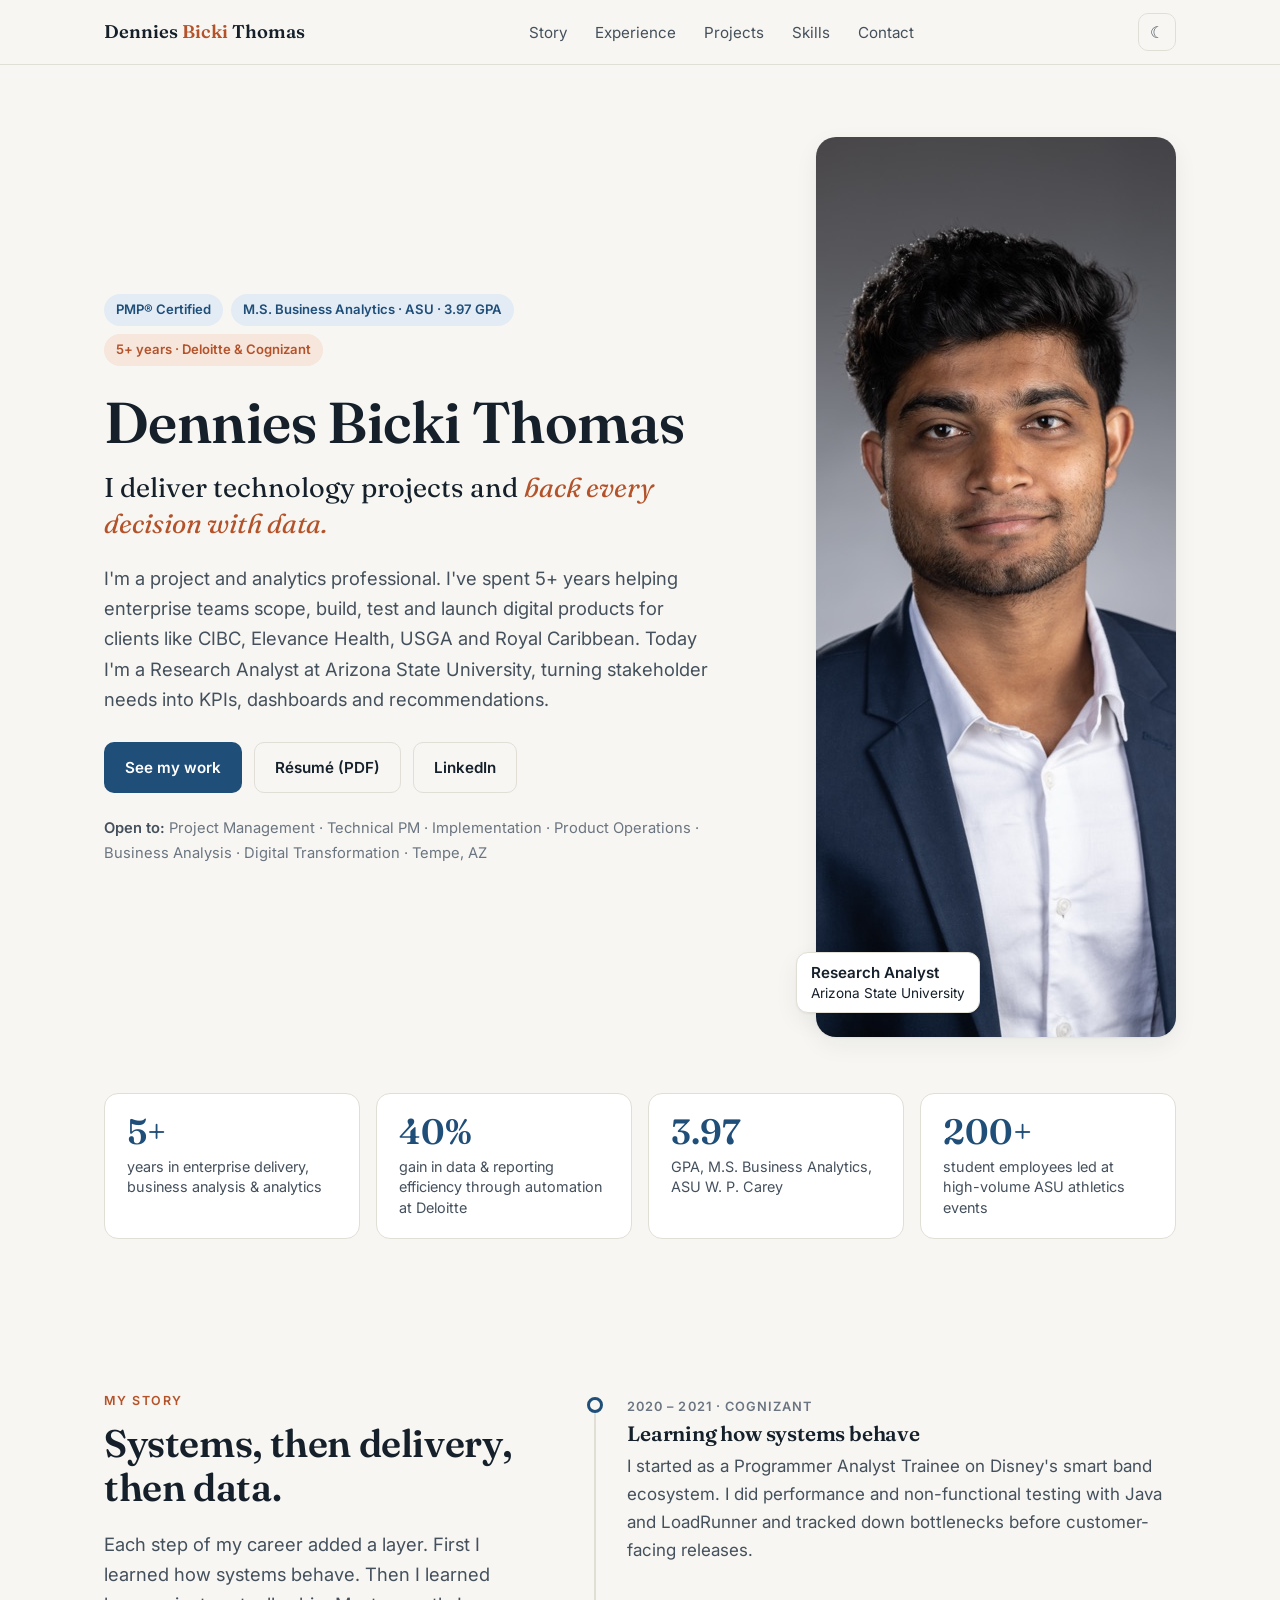
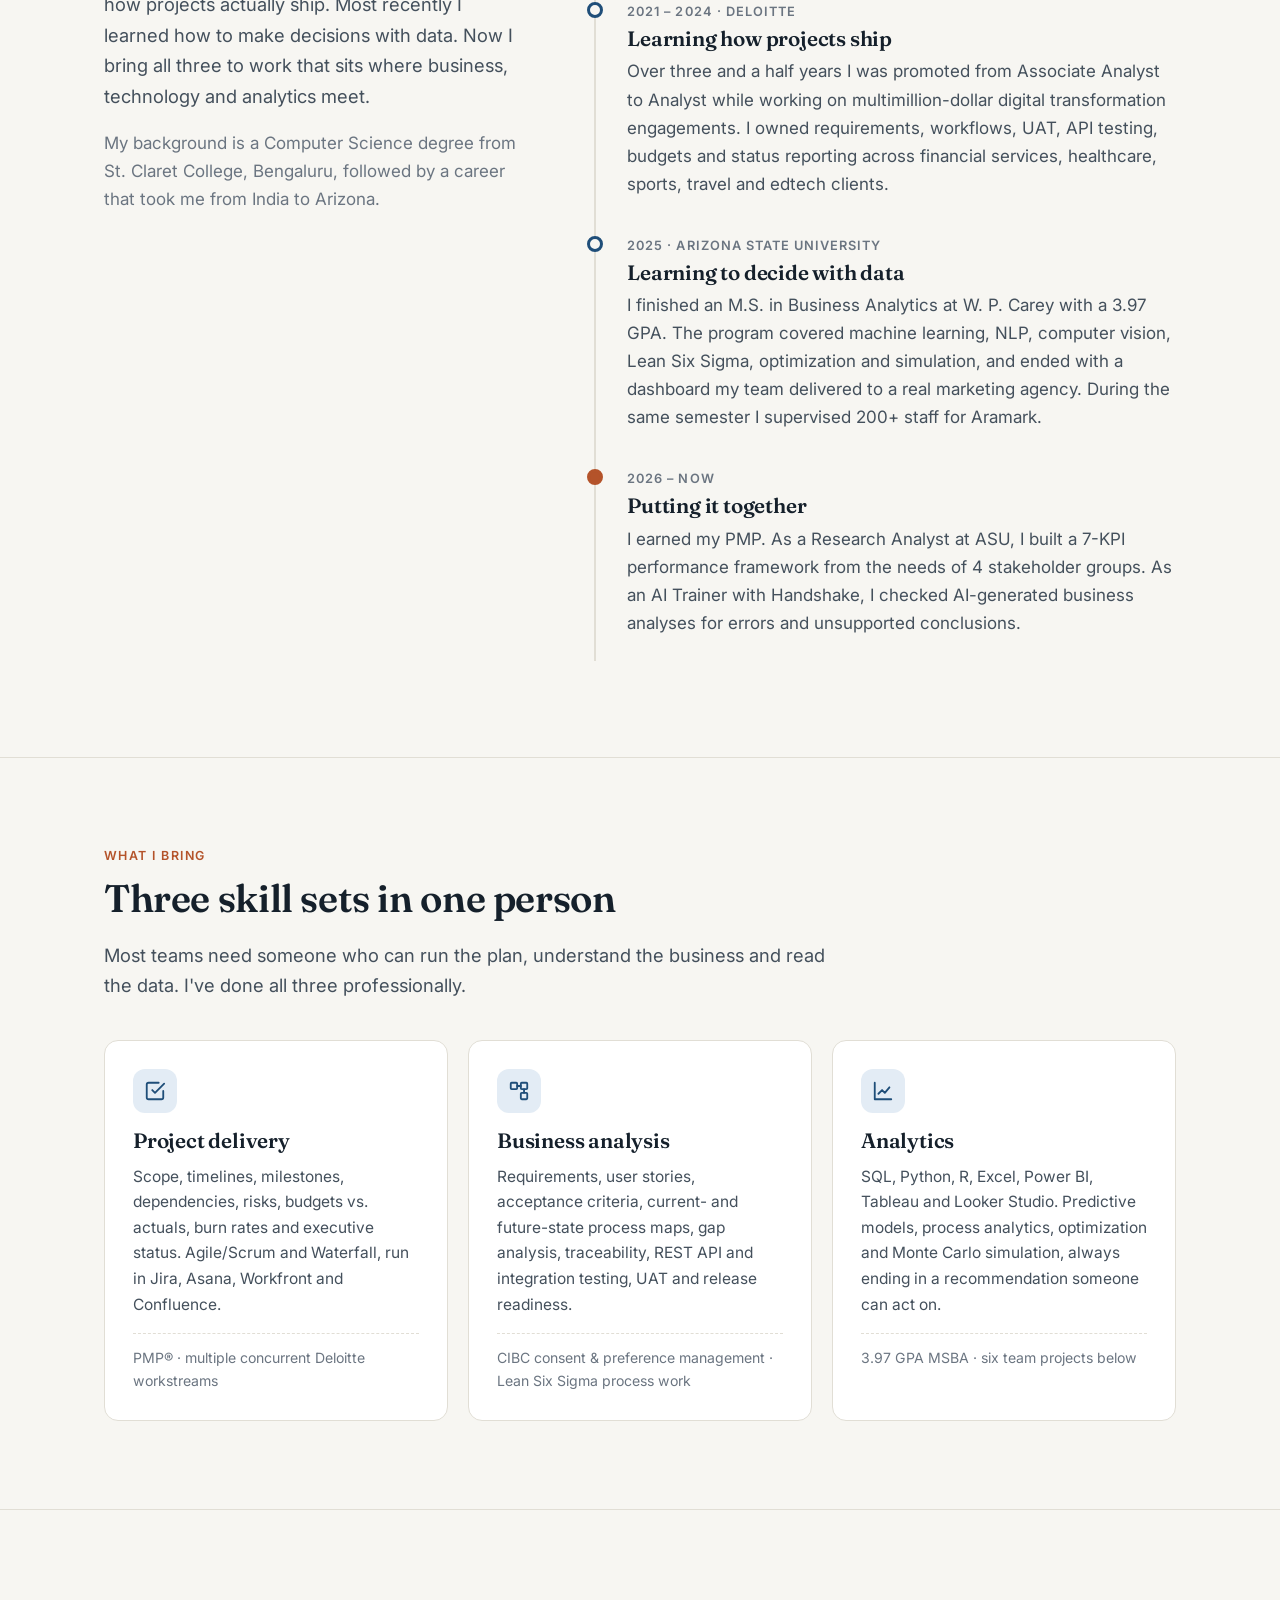
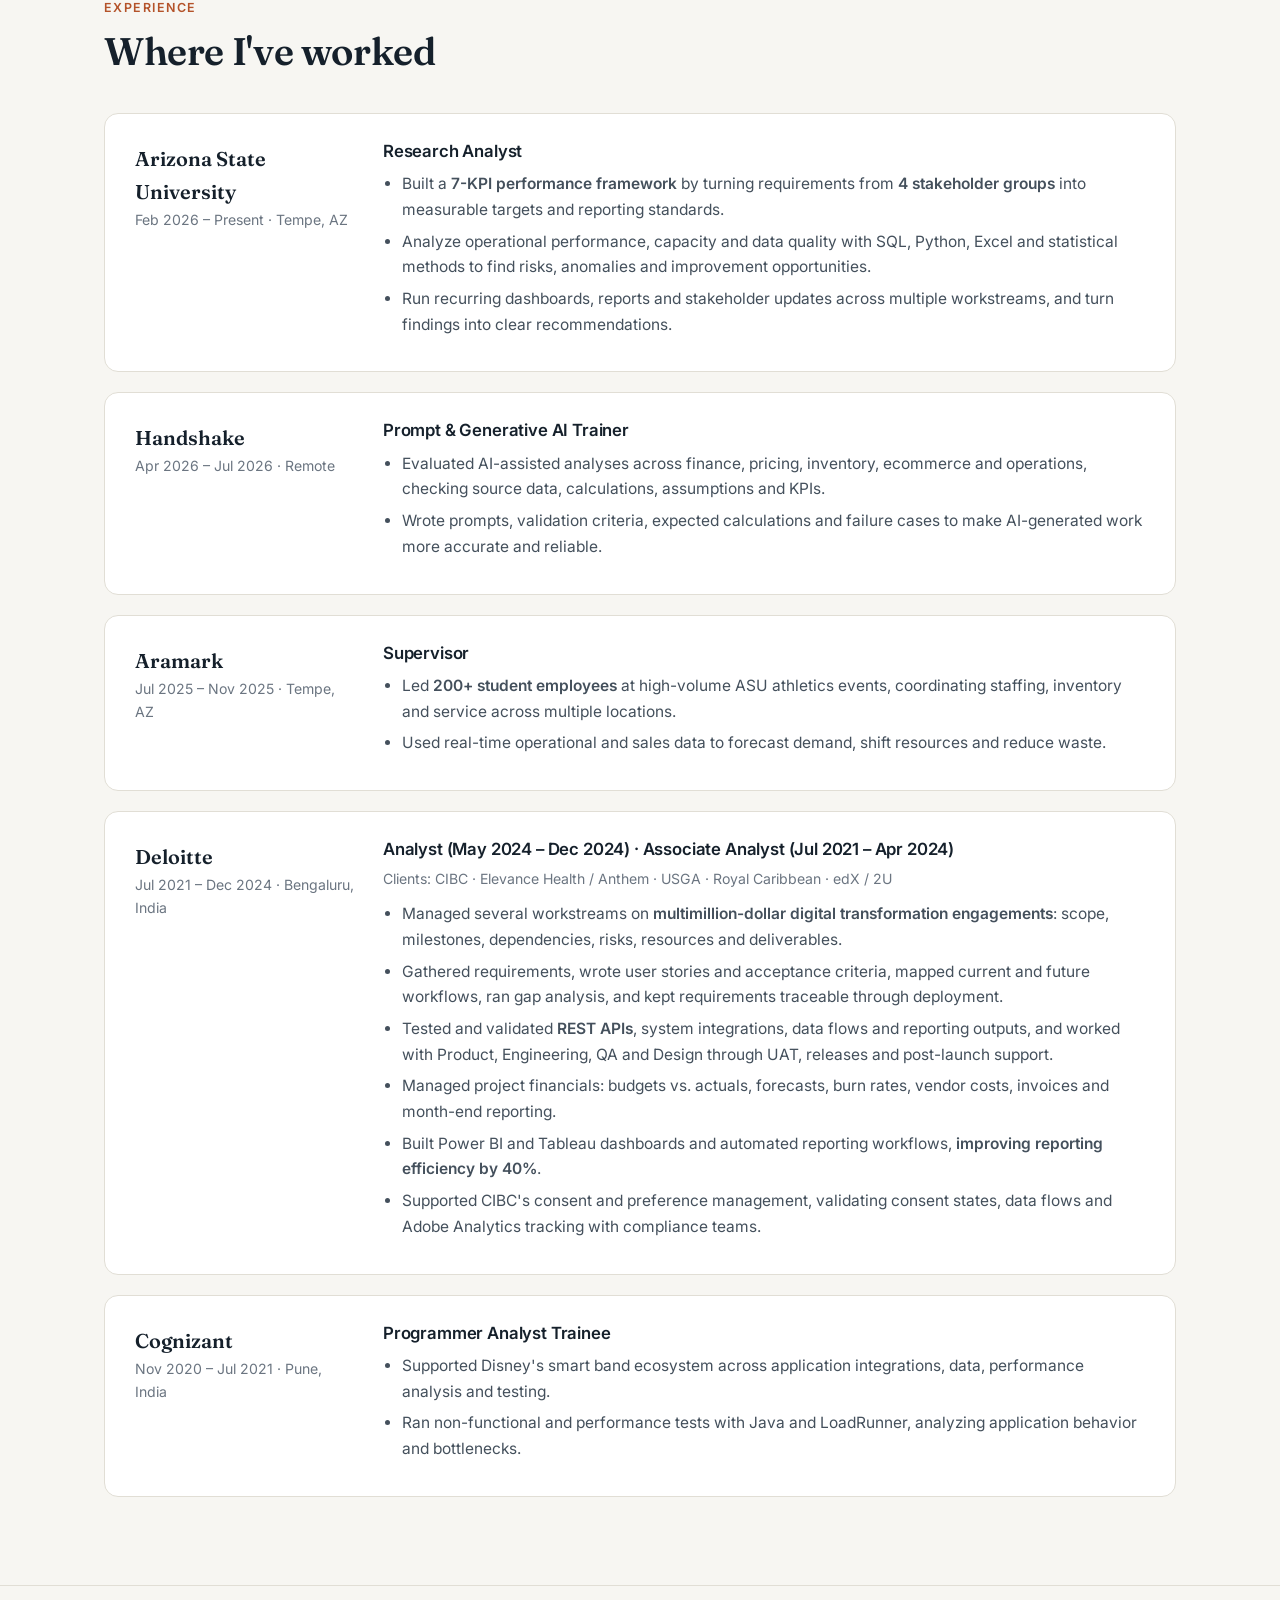
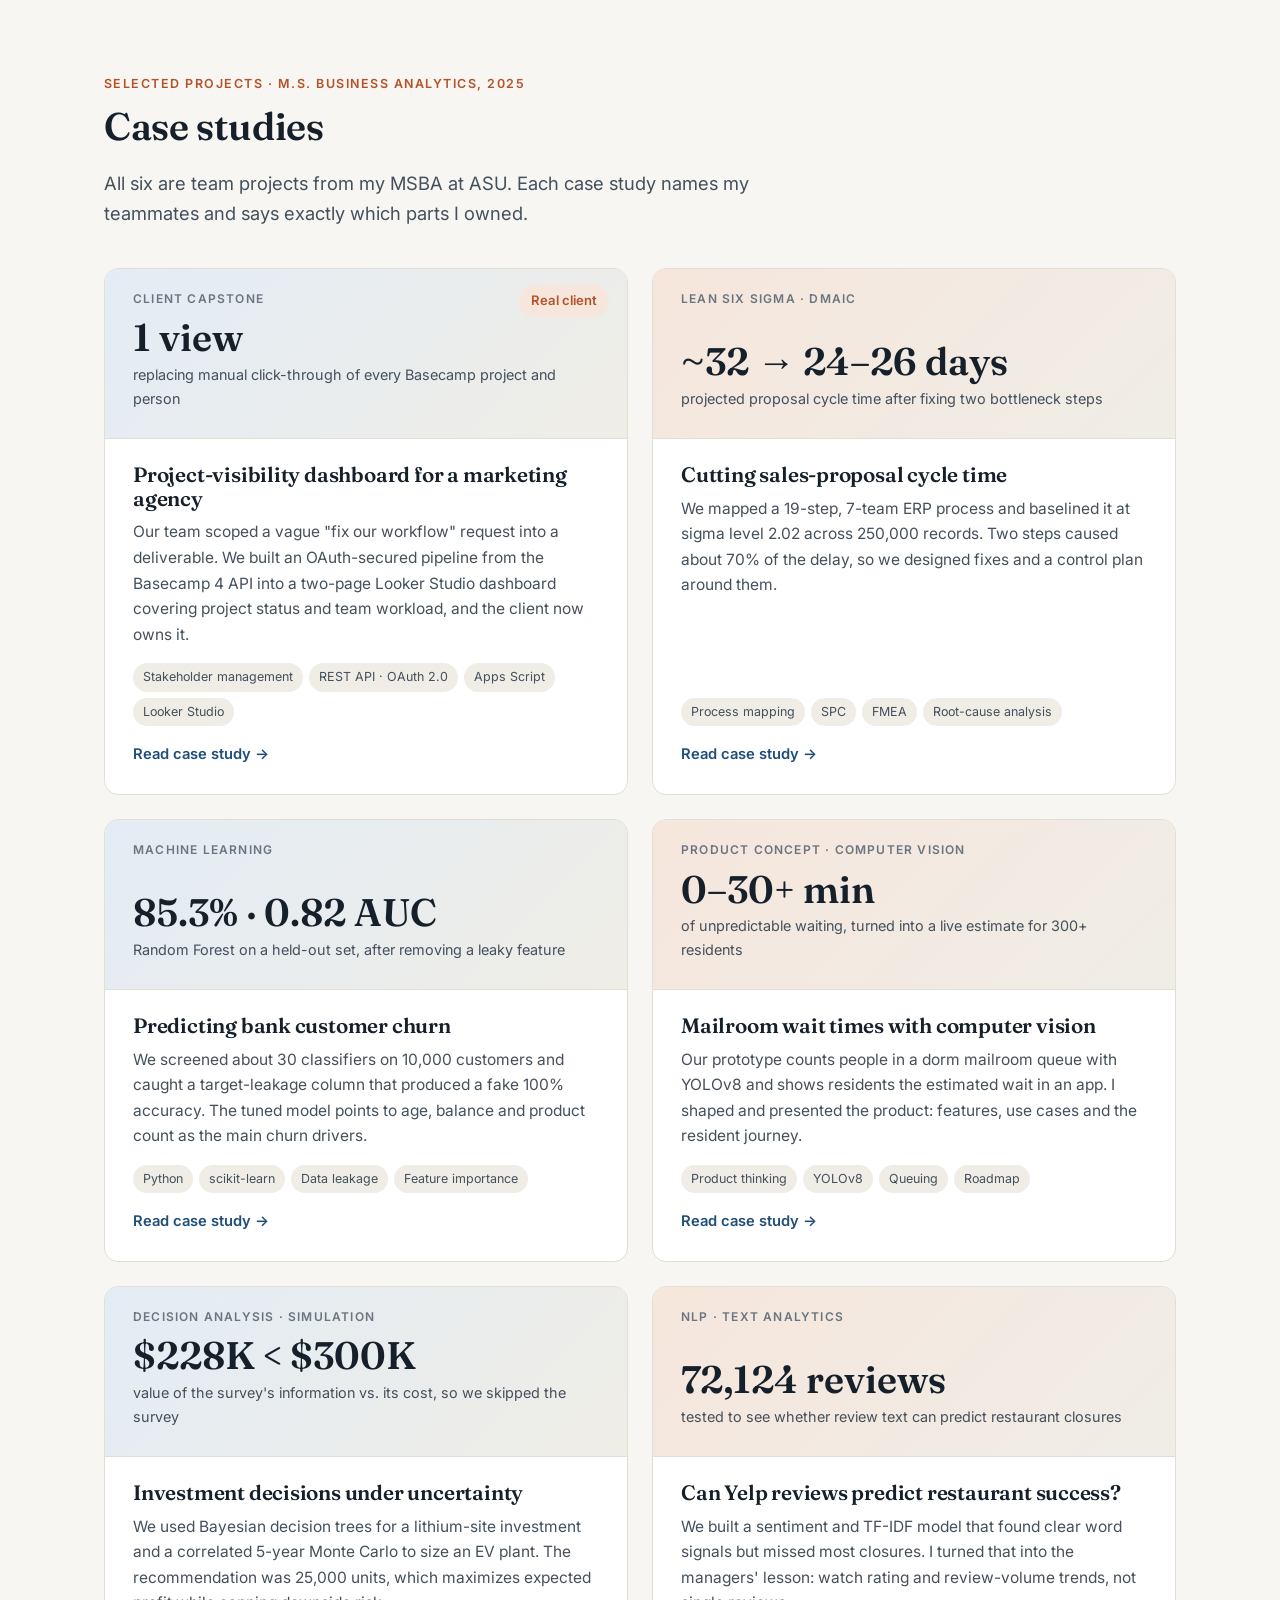
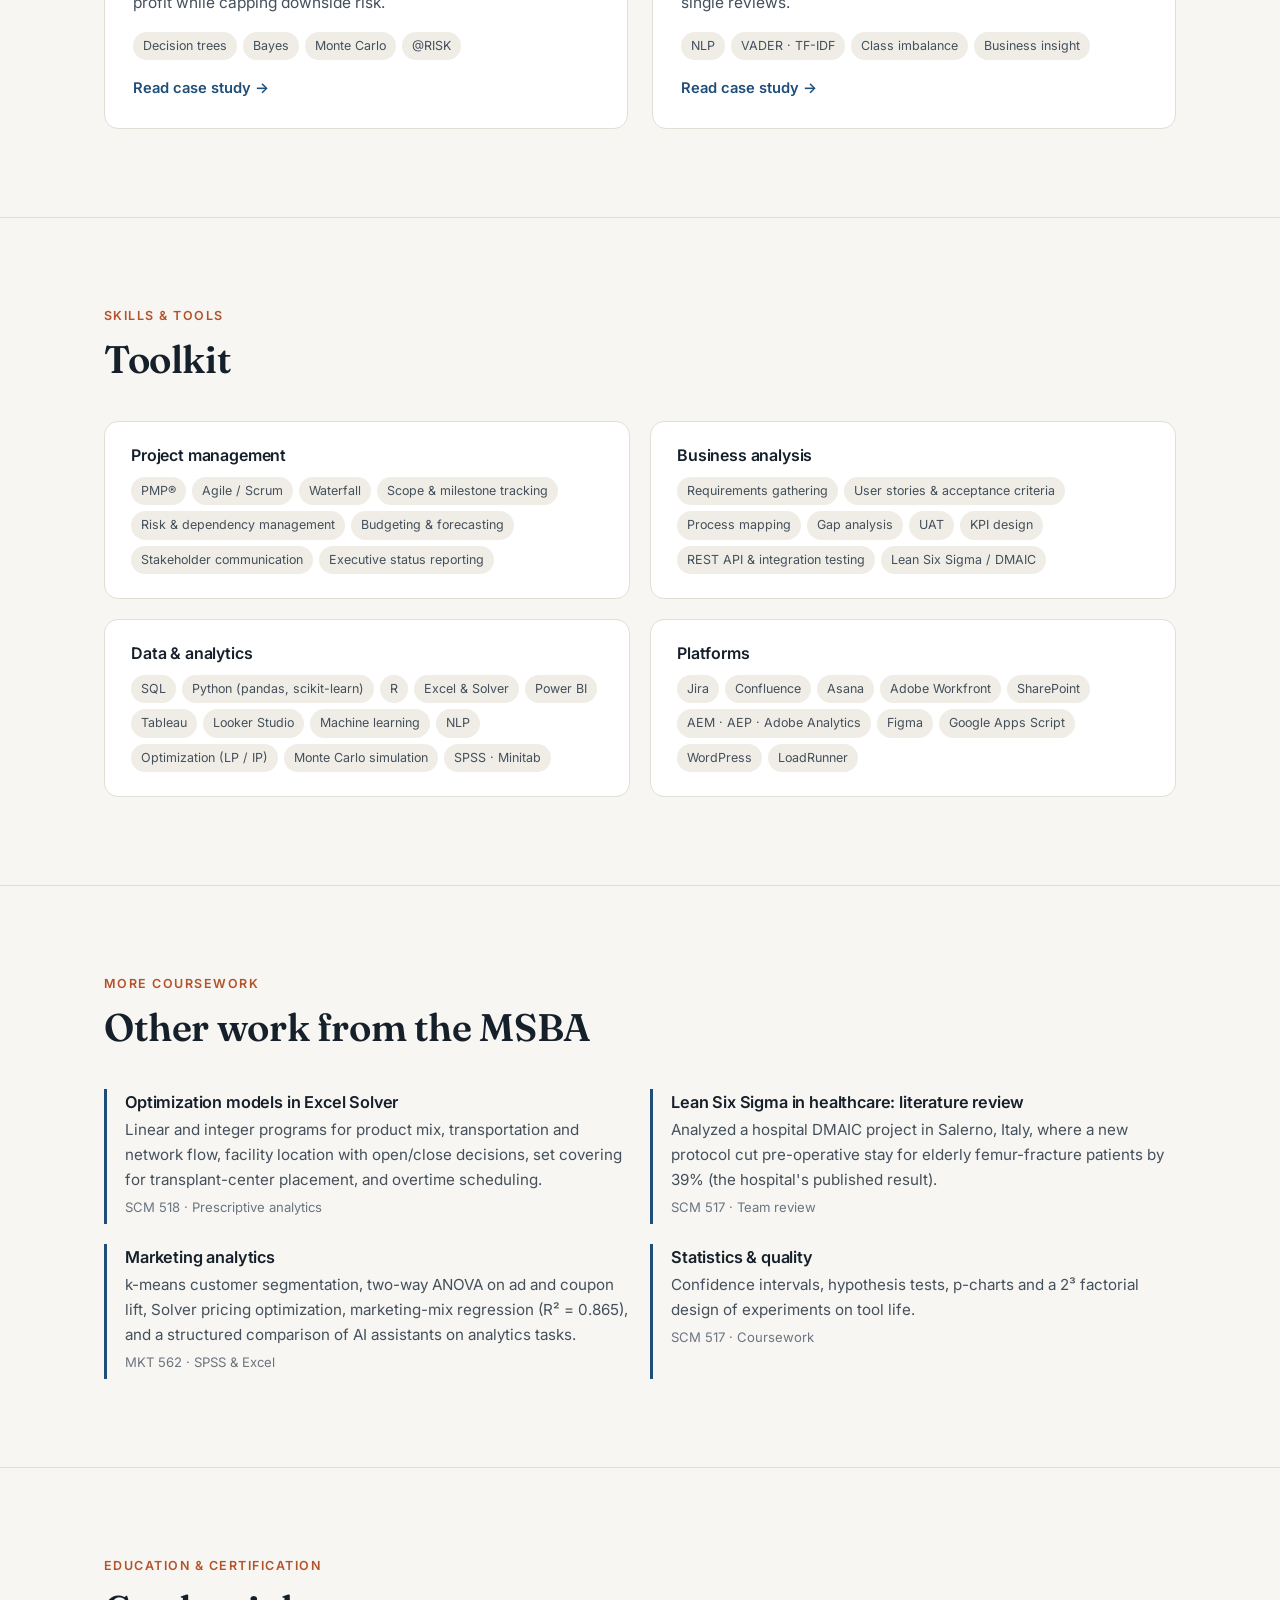
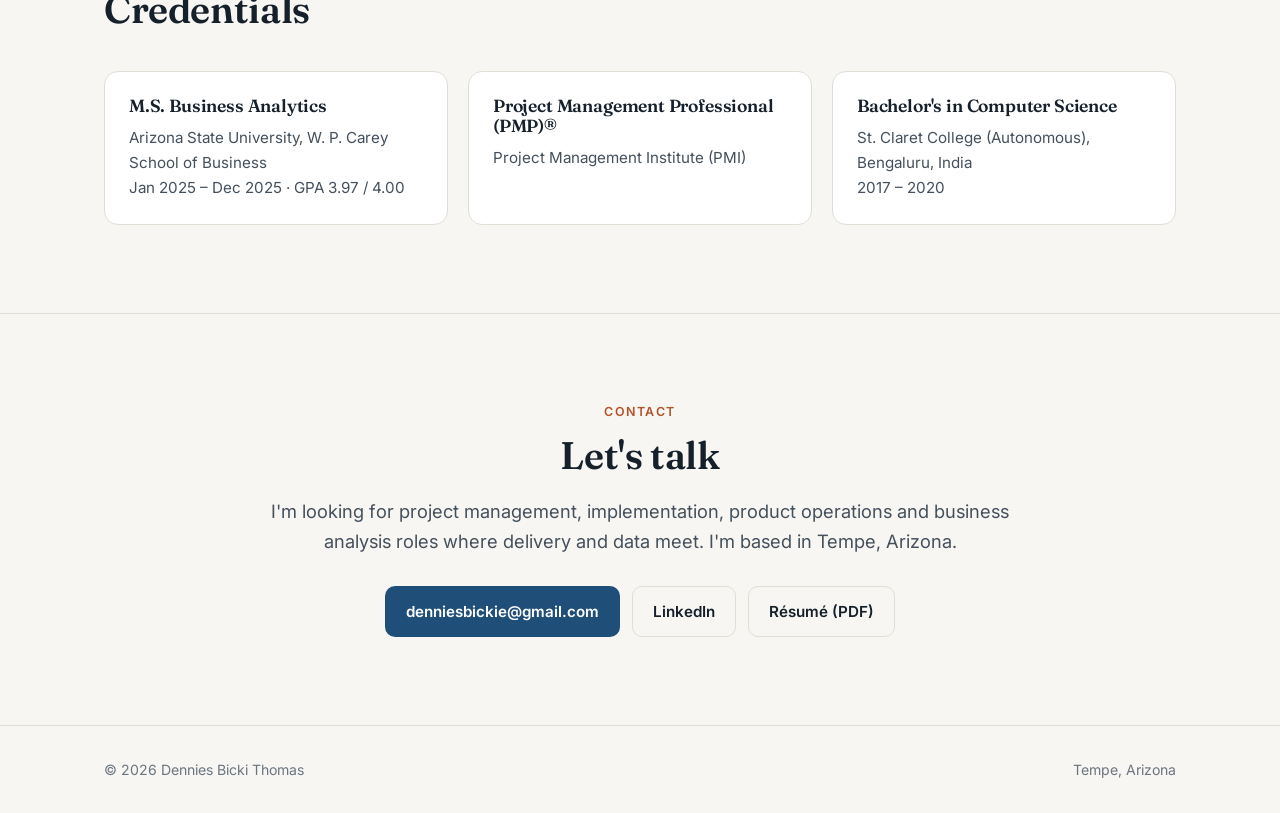
==== index.html @ bb66a7ab "Initial portfolio site Co-Authored-By: Claude Opus 5.5 <noreply@anthropic.com>" ====
<!doctype html>
<html lang="en">
<head>
  <meta charset="utf-8">
  <meta name="viewport" content="width=device-width, initial-scale=1">
  <title>Dennies Bicki Thomas | Project Delivery &amp; Business Analytics</title>
  <meta name="description" content="PMP-certified project and analytics professional with 5+ years at Cognizant and Deloitte, M.S. Business Analytics from Arizona State University (3.97 GPA). Project delivery, business analysis and data-driven decisions.">
  <meta property="og:title" content="Dennies Bicki Thomas | Project Delivery & Business Analytics">
  <meta property="og:description" content="PMP · 5+ years in enterprise delivery at Deloitte & Cognizant · M.S. Business Analytics, ASU.">
  <meta property="og:type" content="website">
  <meta property="og:image" content="assets/img/headshot.jpg">
  <link rel="icon" href="data:image/svg+xml,%3Csvg xmlns='http://www.w3.org/2000/svg' viewBox='0 0 64 64'%3E%3Crect width='64' height='64' rx='14' fill='%231f4e79'/%3E%3Ctext x='50%25' y='54%25' text-anchor='middle' dominant-baseline='middle' font-family='Georgia,serif' font-size='28' font-weight='700' fill='white'%3EDT%3C/text%3E%3C/svg%3E">
  <link rel="preconnect" href="https://fonts.googleapis.com">
  <link rel="preconnect" href="https://fonts.gstatic.com" crossorigin>
  <link href="https://fonts.googleapis.com/css2?family=Fraunces:opsz,wght@9..144,400;9..144,600&family=Inter:wght@400;500;600&display=swap" rel="stylesheet">
  <link rel="stylesheet" href="assets/css/style.css">
  <script src="assets/js/main.js"></script>
</head>
<body>
<a class="skip-link" href="#main">Skip to content</a>

<header class="site-header">
  <nav class="container nav" aria-label="Main">
    <a class="brand" href="#top">Dennies <span>Bicki</span> Thomas</a>
    <ul class="nav-links" id="nav-links">
      <li><a href="#story">Story</a></li>
      <li><a href="#experience">Experience</a></li>
      <li><a href="#work">Projects</a></li>
      <li><a href="#skills">Skills</a></li>
      <li><a href="#contact">Contact</a></li>
    </ul>
    <div style="display:flex;gap:8px">
      <button class="icon-btn" type="button" data-theme-toggle aria-label="Toggle dark mode">☾</button>
      <button class="icon-btn menu-btn" type="button" data-menu-toggle aria-controls="nav-links" aria-expanded="false" aria-label="Open menu">☰</button>
    </div>
  </nav>
</header>

<main id="main">

  <!-- ================= HERO ================= -->
  <section class="hero" id="top">
    <div class="container">
      <div class="hero-grid">
        <div>
          <div class="badges">
            <span class="badge">PMP® Certified</span>
            <span class="badge">M.S. Business Analytics · ASU · 3.97 GPA</span>
            <span class="badge warm">5+ years · Deloitte &amp; Cognizant</span>
          </div>
          <h1>Dennies Bicki Thomas</h1>
          <p class="tagline">I deliver technology projects and <em>back every decision with data.</em></p>
          <p class="lede">I'm a project and analytics professional. I've spent 5+ years helping enterprise teams scope, build, test and launch digital products for clients like CIBC, Elevance Health, USGA and Royal Caribbean. Today I'm a Research Analyst at Arizona State University, turning stakeholder needs into KPIs, dashboards and recommendations.</p>
          <div class="btn-row" style="margin-top:1.6em">
            <a class="btn btn-primary" href="#work">See my work</a>
            <a class="btn btn-ghost" href="assets/Dennies_Bicki_Thomas_Resume.pdf" target="_blank" rel="noopener">Résumé (PDF)</a>
            <a class="btn btn-ghost" href="https://www.linkedin.com/in/dennies-bicki-thomas-4860601b0" target="_blank" rel="noopener">LinkedIn</a>
          </div>
          <p class="open-to"><strong>Open to:</strong> Project Management · Technical PM · Implementation · Product Operations · Business Analysis · Digital Transformation · Tempe, AZ</p>
        </div>
        <div class="portrait">
          <img src="assets/img/headshot.jpg" alt="Portrait of Dennies Bicki Thomas" width="600" height="900">
          <div class="caption"><strong>Research Analyst</strong>Arizona State University</div>
        </div>
      </div>

      <div class="stats" aria-label="Highlights">
        <div class="stat"><div class="num">5+</div><div class="label">years in enterprise delivery, business analysis &amp; analytics</div></div>
        <div class="stat"><div class="num">40%</div><div class="label">gain in data &amp; reporting efficiency through automation at Deloitte</div></div>
        <div class="stat"><div class="num">3.97</div><div class="label">GPA, M.S. Business Analytics, ASU W.&nbsp;P.&nbsp;Carey</div></div>
        <div class="stat"><div class="num">200+</div><div class="label">student employees led at high-volume ASU athletics events</div></div>
      </div>
    </div>
  </section>

  <!-- ================= STORY ================= -->
  <section class="section" id="story">
    <div class="container story-grid">
      <div>
        <span class="eyebrow">My story</span>
        <h2>Systems, then delivery, then data.</h2>
        <p class="lede">Each step of my career added a layer. First I learned how systems behave. Then I learned how projects actually ship. Most recently I learned how to make decisions with data. Now I bring all three to work that sits where business, technology and analytics meet.</p>
        <p class="muted">My background is a Computer Science degree from St. Claret College, Bengaluru, followed by a career that took me from India to Arizona.</p>
      </div>
      <ol class="chapters">
        <li class="chapter">
          <span class="when">2020 – 2021 · Cognizant</span>
          <h3>Learning how systems behave</h3>
          <p>I started as a Programmer Analyst Trainee on Disney's smart band ecosystem. I did performance and non-functional testing with Java and LoadRunner and tracked down bottlenecks before customer-facing releases.</p>
        </li>
        <li class="chapter">
          <span class="when">2021 – 2024 · Deloitte</span>
          <h3>Learning how projects ship</h3>
          <p>Over three and a half years I was promoted from Associate Analyst to Analyst while working on multimillion-dollar digital transformation engagements. I owned requirements, workflows, UAT, API testing, budgets and status reporting across financial services, healthcare, sports, travel and edtech clients.</p>
        </li>
        <li class="chapter">
          <span class="when">2025 · Arizona State University</span>
          <h3>Learning to decide with data</h3>
          <p>I finished an M.S. in Business Analytics at W.&nbsp;P.&nbsp;Carey with a 3.97 GPA. The program covered machine learning, NLP, computer vision, Lean Six Sigma, optimization and simulation, and ended with a dashboard my team delivered to a real marketing agency. During the same semester I supervised 200+ staff for Aramark.</p>
        </li>
        <li class="chapter now">
          <span class="when">2026 – now</span>
          <h3>Putting it together</h3>
          <p>I earned my PMP. As a Research Analyst at ASU, I built a 7-KPI performance framework from the needs of 4 stakeholder groups. As an AI Trainer with Handshake, I checked AI-generated business analyses for errors and unsupported conclusions.</p>
        </li>
      </ol>
    </div>
  </section>

  <!-- ================= WHAT I BRING ================= -->
  <section class="section" id="bring">
    <div class="container">
      <span class="eyebrow">What I bring</span>
      <h2>Three skill sets in one person</h2>
      <p class="lede">Most teams need someone who can run the plan, understand the business and read the data. I've done all three professionally.</p>
      <div class="pillars">
        <div class="pillar">
          <div class="icon"><svg viewBox="0 0 24 24" fill="none" stroke="currentColor" stroke-width="2" stroke-linecap="round" stroke-linejoin="round" aria-hidden="true"><path d="M9 11l3 3L22 4"/><path d="M21 12v7a2 2 0 0 1-2 2H5a2 2 0 0 1-2-2V5a2 2 0 0 1 2-2h11"/></svg></div>
          <h3>Project delivery</h3>
          <p>Scope, timelines, milestones, dependencies, risks, budgets vs. actuals, burn rates and executive status. Agile/Scrum and Waterfall, run in Jira, Asana, Workfront and Confluence.</p>
          <p class="proof">PMP® · multiple concurrent Deloitte workstreams</p>
        </div>
        <div class="pillar">
          <div class="icon"><svg viewBox="0 0 24 24" fill="none" stroke="currentColor" stroke-width="2" stroke-linecap="round" stroke-linejoin="round" aria-hidden="true"><rect x="3" y="3" width="7" height="7" rx="1"/><rect x="14" y="3" width="7" height="7" rx="1"/><rect x="14" y="14" width="7" height="7" rx="1"/><path d="M10 6.5h4M17.5 10v4"/></svg></div>
          <h3>Business analysis</h3>
          <p>Requirements, user stories, acceptance criteria, current- and future-state process maps, gap analysis, traceability, REST API and integration testing, UAT and release readiness.</p>
          <p class="proof">CIBC consent &amp; preference management · Lean Six Sigma process work</p>
        </div>
        <div class="pillar">
          <div class="icon"><svg viewBox="0 0 24 24" fill="none" stroke="currentColor" stroke-width="2" stroke-linecap="round" stroke-linejoin="round" aria-hidden="true"><path d="M3 3v18h18"/><path d="M7 15l4-4 3 3 5-6"/></svg></div>
          <h3>Analytics</h3>
          <p>SQL, Python, R, Excel, Power BI, Tableau and Looker Studio. Predictive models, process analytics, optimization and Monte Carlo simulation, always ending in a recommendation someone can act on.</p>
          <p class="proof">3.97 GPA MSBA · six team projects below</p>
        </div>
      </div>
    </div>
  </section>

  <!-- ================= EXPERIENCE ================= -->
  <section class="section" id="experience">
    <div class="container">
      <span class="eyebrow">Experience</span>
      <h2>Where I've worked</h2>
      <div class="jobs">

        <article class="job">
          <div><div class="org">Arizona State University</div><div class="dates">Feb 2026 – Present · Tempe, AZ</div></div>
          <div>
            <h3>Research Analyst</h3>
            <ul>
              <li>Built a <strong>7-KPI performance framework</strong> by turning requirements from <strong>4 stakeholder groups</strong> into measurable targets and reporting standards.</li>
              <li>Analyze operational performance, capacity and data quality with SQL, Python, Excel and statistical methods to find risks, anomalies and improvement opportunities.</li>
              <li>Run recurring dashboards, reports and stakeholder updates across multiple workstreams, and turn findings into clear recommendations.</li>
            </ul>
          </div>
        </article>

        <article class="job">
          <div><div class="org">Handshake</div><div class="dates">Apr 2026 – Jul 2026 · Remote</div></div>
          <div>
            <h3>Prompt &amp; Generative AI Trainer</h3>
            <ul>
              <li>Evaluated AI-assisted analyses across finance, pricing, inventory, ecommerce and operations, checking source data, calculations, assumptions and KPIs.</li>
              <li>Wrote prompts, validation criteria, expected calculations and failure cases to make AI-generated work more accurate and reliable.</li>
            </ul>
          </div>
        </article>

        <article class="job">
          <div><div class="org">Aramark</div><div class="dates">Jul 2025 – Nov 2025 · Tempe, AZ</div></div>
          <div>
            <h3>Supervisor</h3>
            <ul>
              <li>Led <strong>200+ student employees</strong> at high-volume ASU athletics events, coordinating staffing, inventory and service across multiple locations.</li>
              <li>Used real-time operational and sales data to forecast demand, shift resources and reduce waste.</li>
            </ul>
          </div>
        </article>

        <article class="job">
          <div><div class="org">Deloitte</div><div class="dates">Jul 2021 – Dec 2024 · Bengaluru, India</div></div>
          <div>
            <h3>Analyst (May 2024 – Dec 2024) · Associate Analyst (Jul 2021 – Apr 2024)</h3>
            <p class="clients">Clients: CIBC · Elevance Health / Anthem · USGA · Royal Caribbean · edX / 2U</p>
            <ul>
              <li>Managed several workstreams on <strong>multimillion-dollar digital transformation engagements</strong>: scope, milestones, dependencies, risks, resources and deliverables.</li>
              <li>Gathered requirements, wrote user stories and acceptance criteria, mapped current and future workflows, ran gap analysis, and kept requirements traceable through deployment.</li>
              <li>Tested and validated <strong>REST APIs</strong>, system integrations, data flows and reporting outputs, and worked with Product, Engineering, QA and Design through UAT, releases and post-launch support.</li>
              <li>Managed project financials: budgets vs. actuals, forecasts, burn rates, vendor costs, invoices and month-end reporting.</li>
              <li>Built Power BI and Tableau dashboards and automated reporting workflows, <strong>improving reporting efficiency by 40%</strong>.</li>
              <li>Supported CIBC's consent and preference management, validating consent states, data flows and Adobe Analytics tracking with compliance teams.</li>
            </ul>
          </div>
        </article>

        <article class="job">
          <div><div class="org">Cognizant</div><div class="dates">Nov 2020 – Jul 2021 · Pune, India</div></div>
          <div>
            <h3>Programmer Analyst Trainee</h3>
            <ul>
              <li>Supported Disney's smart band ecosystem across application integrations, data, performance analysis and testing.</li>
              <li>Ran non-functional and performance tests with Java and LoadRunner, analyzing application behavior and bottlenecks.</li>
            </ul>
          </div>
        </article>

      </div>
    </div>
  </section>

  <!-- ================= PROJECTS ================= -->
  <section class="section" id="work">
    <div class="container">
      <span class="eyebrow">Selected projects · M.S. Business Analytics, 2025</span>
      <h2>Case studies</h2>
      <p class="lede">All six are team projects from my MSBA at ASU. Each case study names my teammates and says exactly which parts I owned.</p>

      <div class="projects">

        <a class="card" href="projects/basecamp-dashboard.html">
          <div class="cover">
            <span class="kind">Client capstone</span>
            <span class="flag badge warm">Real client</span>
            <div class="metric">1 view</div>
            <div class="metric-label">replacing manual click-through of every Basecamp project and person</div>
          </div>
          <div class="card-body">
            <h3>Project-visibility dashboard for a marketing agency</h3>
            <p>Our team scoped a vague "fix our workflow" request into a deliverable. We built an OAuth-secured pipeline from the Basecamp 4 API into a two-page Looker Studio dashboard covering project status and team workload, and the client now owns it.</p>
            <ul class="tags"><li>Stakeholder management</li><li>REST API · OAuth 2.0</li><li>Apps Script</li><li>Looker Studio</li></ul>
            <span class="more">Read case study →</span>
          </div>
        </a>

        <a class="card" href="projects/lean-six-sigma-gentech.html">
          <div class="cover warm">
            <span class="kind">Lean Six Sigma · DMAIC</span>
            <div class="metric">~32 → 24–26 days</div>
            <div class="metric-label">projected proposal cycle time after fixing two bottleneck steps</div>
          </div>
          <div class="card-body">
            <h3>Cutting sales-proposal cycle time</h3>
            <p>We mapped a 19-step, 7-team ERP process and baselined it at sigma level 2.02 across 250,000 records. Two steps caused about 70% of the delay, so we designed fixes and a control plan around them.</p>
            <ul class="tags"><li>Process mapping</li><li>SPC</li><li>FMEA</li><li>Root-cause analysis</li></ul>
            <span class="more">Read case study →</span>
          </div>
        </a>

        <a class="card" href="projects/bank-churn.html">
          <div class="cover">
            <span class="kind">Machine learning</span>
            <div class="metric">85.3% · 0.82 AUC</div>
            <div class="metric-label">Random Forest on a held-out set, after removing a leaky feature</div>
          </div>
          <div class="card-body">
            <h3>Predicting bank customer churn</h3>
            <p>We screened about 30 classifiers on 10,000 customers and caught a target-leakage column that produced a fake 100% accuracy. The tuned model points to age, balance and product count as the main churn drivers.</p>
            <ul class="tags"><li>Python</li><li>scikit-learn</li><li>Data leakage</li><li>Feature importance</li></ul>
            <span class="more">Read case study →</span>
          </div>
        </a>

        <a class="card" href="projects/mailroom-computer-vision.html">
          <div class="cover warm">
            <span class="kind">Product concept · computer vision</span>
            <div class="metric">0–30+ min</div>
            <div class="metric-label">of unpredictable waiting, turned into a live estimate for 300+ residents</div>
          </div>
          <div class="card-body">
            <h3>Mailroom wait times with computer vision</h3>
            <p>Our prototype counts people in a dorm mailroom queue with YOLOv8 and shows residents the estimated wait in an app. I shaped and presented the product: features, use cases and the resident journey.</p>
            <ul class="tags"><li>Product thinking</li><li>YOLOv8</li><li>Queuing</li><li>Roadmap</li></ul>
            <span class="more">Read case study →</span>
          </div>
        </a>

        <a class="card" href="projects/greenfleet-decisions.html">
          <div class="cover">
            <span class="kind">Decision analysis · simulation</span>
            <div class="metric">$228K &lt; $300K</div>
            <div class="metric-label">value of the survey's information vs. its cost, so we skipped the survey</div>
          </div>
          <div class="card-body">
            <h3>Investment decisions under uncertainty</h3>
            <p>We used Bayesian decision trees for a lithium-site investment and a correlated 5-year Monte Carlo to size an EV plant. The recommendation was 25,000 units, which maximizes expected profit while capping downside risk.</p>
            <ul class="tags"><li>Decision trees</li><li>Bayes</li><li>Monte Carlo</li><li>@RISK</li></ul>
            <span class="more">Read case study →</span>
          </div>
        </a>

        <a class="card" href="projects/yelp-nlp.html">
          <div class="cover warm">
            <span class="kind">NLP · text analytics</span>
            <div class="metric">72,124 reviews</div>
            <div class="metric-label">tested to see whether review text can predict restaurant closures</div>
          </div>
          <div class="card-body">
            <h3>Can Yelp reviews predict restaurant success?</h3>
            <p>We built a sentiment and TF-IDF model that found clear word signals but missed most closures. I turned that into the managers' lesson: watch rating and review-volume trends, not single reviews.</p>
            <ul class="tags"><li>NLP</li><li>VADER · TF-IDF</li><li>Class imbalance</li><li>Business insight</li></ul>
            <span class="more">Read case study →</span>
          </div>
        </a>

      </div>
    </div>
  </section>

  <!-- ================= SKILLS ================= -->
  <section class="section" id="skills">
    <div class="container">
      <span class="eyebrow">Skills &amp; tools</span>
      <h2>Toolkit</h2>
      <div class="skills">
        <div class="skill-group">
          <h3>Project management</h3>
          <ul class="tags"><li>PMP®</li><li>Agile / Scrum</li><li>Waterfall</li><li>Scope &amp; milestone tracking</li><li>Risk &amp; dependency management</li><li>Budgeting &amp; forecasting</li><li>Stakeholder communication</li><li>Executive status reporting</li></ul>
        </div>
        <div class="skill-group">
          <h3>Business analysis</h3>
          <ul class="tags"><li>Requirements gathering</li><li>User stories &amp; acceptance criteria</li><li>Process mapping</li><li>Gap analysis</li><li>UAT</li><li>KPI design</li><li>REST API &amp; integration testing</li><li>Lean Six Sigma / DMAIC</li></ul>
        </div>
        <div class="skill-group">
          <h3>Data &amp; analytics</h3>
          <ul class="tags"><li>SQL</li><li>Python (pandas, scikit-learn)</li><li>R</li><li>Excel &amp; Solver</li><li>Power BI</li><li>Tableau</li><li>Looker Studio</li><li>Machine learning</li><li>NLP</li><li>Optimization (LP / IP)</li><li>Monte Carlo simulation</li><li>SPSS · Minitab</li></ul>
        </div>
        <div class="skill-group">
          <h3>Platforms</h3>
          <ul class="tags"><li>Jira</li><li>Confluence</li><li>Asana</li><li>Adobe Workfront</li><li>SharePoint</li><li>AEM · AEP · Adobe Analytics</li><li>Figma</li><li>Google Apps Script</li><li>WordPress</li><li>LoadRunner</li></ul>
        </div>
      </div>
    </div>
  </section>

  <!-- ================= MORE WORK ================= -->
  <section class="section" id="more">
    <div class="container">
      <span class="eyebrow">More coursework</span>
      <h2>Other work from the MSBA</h2>
      <div class="more-work">
        <div class="mini">
          <h3>Optimization models in Excel Solver</h3>
          <p>Linear and integer programs for product mix, transportation and network flow, facility location with open/close decisions, set covering for transplant-center placement, and overtime scheduling.</p>
          <span class="src">SCM 518 · Prescriptive analytics</span>
        </div>
        <div class="mini">
          <h3>Lean Six Sigma in healthcare: literature review</h3>
          <p>Analyzed a hospital DMAIC project in Salerno, Italy, where a new protocol cut pre-operative stay for elderly femur-fracture patients by 39% (the hospital's published result).</p>
          <span class="src">SCM 517 · Team review</span>
        </div>
        <div class="mini">
          <h3>Marketing analytics</h3>
          <p>k-means customer segmentation, two-way ANOVA on ad and coupon lift, Solver pricing optimization, marketing-mix regression (R² = 0.865), and a structured comparison of AI assistants on analytics tasks.</p>
          <span class="src">MKT 562 · SPSS &amp; Excel</span>
        </div>
        <div class="mini">
          <h3>Statistics &amp; quality</h3>
          <p>Confidence intervals, hypothesis tests, p-charts and a 2³ factorial design of experiments on tool life.</p>
          <span class="src">SCM 517 · Coursework</span>
        </div>
      </div>
    </div>
  </section>

  <!-- ================= EDUCATION ================= -->
  <section class="section" id="education">
    <div class="container">
      <span class="eyebrow">Education &amp; certification</span>
      <h2>Credentials</h2>
      <div class="edu">
        <div class="edu-item">
          <h3>M.S. Business Analytics</h3>
          <p>Arizona State University, W.&nbsp;P.&nbsp;Carey School of Business</p>
          <p class="muted">Jan 2025 – Dec 2025 · GPA 3.97 / 4.00</p>
        </div>
        <div class="edu-item">
          <h3>Project Management Professional (PMP)®</h3>
          <p>Project Management Institute (PMI)</p>
        </div>
        <div class="edu-item">
          <h3>Bachelor's in Computer Science</h3>
          <p>St. Claret College (Autonomous), Bengaluru, India</p>
          <p class="muted">2017 – 2020</p>
        </div>
      </div>
    </div>
  </section>

  <!-- ================= CONTACT ================= -->
  <section class="section contact" id="contact">
    <div class="container">
      <span class="eyebrow">Contact</span>
      <h2>Let's talk</h2>
      <p class="lede">I'm looking for project management, implementation, product operations and business analysis roles where delivery and data meet. I'm based in Tempe, Arizona.</p>
      <div class="btn-row">
        <a class="btn btn-primary" href="mailto:denniesbickie@gmail.com">denniesbickie@gmail.com</a>
        <a class="btn btn-ghost" href="https://www.linkedin.com/in/dennies-bicki-thomas-4860601b0" target="_blank" rel="noopener">LinkedIn</a>
        <a class="btn btn-ghost" href="assets/Dennies_Bicki_Thomas_Resume.pdf" target="_blank" rel="noopener">Résumé (PDF)</a>
      </div>
    </div>
  </section>

</main>

<footer class="site-footer">
  <div class="container">
    <span>© <span data-year>2026</span> Dennies Bicki Thomas</span>
    <span>Tempe, Arizona</span>
  </div>
</footer>
</body>
</html>
---- assets/css/style.css ----
/* ============================================================
   Dennies Bicki Thomas — portfolio
   Plain CSS, no build step. Colors are tokens on :root so the
   whole site can be re-themed in one place.
   ============================================================ */

:root {
  --bg: #f7f6f2;
  --surface: #ffffff;
  --surface-2: #efede6;
  --ink: #15202b;
  --ink-2: #44505c;
  --ink-3: #6b7581;
  --line: #e1ded5;
  --accent: #1f4e79;        /* deep blue */
  --accent-ink: #ffffff;
  --accent-soft: #e3ecf5;
  --warm: #b4532a;          /* terracotta highlight */
  --warm-soft: #f6e6dc;
  --shadow: 0 1px 2px rgba(21, 32, 43, .05), 0 8px 24px rgba(21, 32, 43, .06);
  --radius: 14px;
  --maxw: 1120px;
  --font-body: "Inter", system-ui, -apple-system, "Segoe UI", Roboto, sans-serif;
  --font-head: "Fraunces", Georgia, "Times New Roman", serif;
}

@media (prefers-color-scheme: dark) {
  :root:not([data-theme="light"]) {
    --bg: #0f151b;
    --surface: #161e26;
    --surface-2: #1c2630;
    --ink: #e9edf1;
    --ink-2: #b6c0ca;
    --ink-3: #8a96a2;
    --line: #26323d;
    --accent: #7fb2e5;
    --accent-ink: #0f151b;
    --accent-soft: #1b2b3b;
    --warm: #e79a72;
    --warm-soft: #33241c;
    --shadow: 0 1px 2px rgba(0,0,0,.3), 0 8px 24px rgba(0,0,0,.25);
  }
}
:root[data-theme="dark"] {
  --bg: #0f151b;
  --surface: #161e26;
  --surface-2: #1c2630;
  --ink: #e9edf1;
  --ink-2: #b6c0ca;
  --ink-3: #8a96a2;
  --line: #26323d;
  --accent: #7fb2e5;
  --accent-ink: #0f151b;
  --accent-soft: #1b2b3b;
  --warm: #e79a72;
  --warm-soft: #33241c;
  --shadow: 0 1px 2px rgba(0,0,0,.3), 0 8px 24px rgba(0,0,0,.25);
}

/* ---------- base ---------- */
*, *::before, *::after { box-sizing: border-box; }
html { scroll-behavior: smooth; scroll-padding-top: 80px; }
body {
  margin: 0;
  background: var(--bg);
  color: var(--ink);
  font-family: var(--font-body);
  font-size: 17px;
  line-height: 1.65;
  -webkit-font-smoothing: antialiased;
}
img { max-width: 100%; display: block; }
a { color: var(--accent); text-underline-offset: 3px; }
a:hover { text-decoration-thickness: 2px; }
h1, h2, h3, h4 { font-family: var(--font-head); line-height: 1.15; margin: 0 0 .5em; font-weight: 600; letter-spacing: -.01em; }
h1 { font-size: clamp(2.4rem, 5vw, 3.6rem); }
h2 { font-size: clamp(1.8rem, 3.4vw, 2.4rem); }
h3 { font-size: 1.3rem; }
p { margin: 0 0 1em; }
ul { padding-left: 1.2em; }
li { margin-bottom: .4em; }
strong { font-weight: 600; }
:focus-visible { outline: 3px solid var(--warm); outline-offset: 3px; border-radius: 4px; }

.container { width: 100%; max-width: var(--maxw); margin: 0 auto; padding: 0 24px; }
@media (max-width: 600px) { .container { padding: 0 16px; } body { font-size: 16px; } }

.section { padding: 88px 0; }
.section + .section { border-top: 1px solid var(--line); }
.eyebrow {
  font-family: var(--font-body);
  font-size: .78rem; font-weight: 600; letter-spacing: .12em; text-transform: uppercase;
  color: var(--warm); margin-bottom: .8em; display: block;
}
.lede { font-size: 1.15rem; color: var(--ink-2); max-width: 62ch; }
.muted { color: var(--ink-3); }
.skip-link { position: absolute; left: -999px; top: 8px; background: var(--accent); color: var(--accent-ink); padding: 8px 14px; border-radius: 8px; z-index: 100; }
.skip-link:focus { left: 8px; }

/* ---------- header ---------- */
.site-header {
  position: sticky; top: 0; z-index: 50;
  background: color-mix(in srgb, var(--bg) 88%, transparent);
  backdrop-filter: saturate(1.4) blur(10px);
  border-bottom: 1px solid var(--line);
}
.nav { display: flex; align-items: center; justify-content: space-between; height: 64px; gap: 16px; }
.brand { font-family: var(--font-head); font-weight: 600; font-size: 1.15rem; color: var(--ink); text-decoration: none; white-space: nowrap; }
.brand span { color: var(--warm); }
.nav-links { display: flex; align-items: center; gap: 4px; list-style: none; margin: 0; padding: 0; }
.nav-links li { margin: 0; }
.nav-links a { color: var(--ink-2); text-decoration: none; font-size: .95rem; padding: 8px 12px; border-radius: 8px; }
.nav-links a:hover { color: var(--ink); background: var(--surface-2); }
.icon-btn {
  background: none; border: 1px solid var(--line); color: var(--ink-2);
  width: 38px; height: 38px; border-radius: 10px; cursor: pointer;
  display: inline-grid; place-items: center; font-size: 1rem;
}
.icon-btn:hover { color: var(--ink); background: var(--surface-2); }
.menu-btn { display: none; }
@media (max-width: 820px) {
  .menu-btn { display: inline-grid; }
  .nav-links {
    display: none; position: absolute; top: 64px; left: 0; right: 0;
    flex-direction: column; align-items: stretch; gap: 0;
    background: var(--bg); border-bottom: 1px solid var(--line); padding: 8px 16px 16px;
  }
  .nav-links.open { display: flex; }
  .nav-links a { display: block; padding: 12px; }
}

/* ---------- buttons ---------- */
.btn {
  display: inline-flex; align-items: center; gap: 8px;
  padding: 12px 20px; border-radius: 10px; font-weight: 600; font-size: .95rem;
  text-decoration: none; border: 1px solid transparent; cursor: pointer; transition: transform .15s ease, background .15s ease;
}
.btn:hover { transform: translateY(-1px); text-decoration: none; }
.btn-primary { background: var(--accent); color: var(--accent-ink); }
.btn-ghost { background: transparent; color: var(--ink); border-color: var(--line); }
.btn-ghost:hover { background: var(--surface-2); }
.btn-row { display: flex; flex-wrap: wrap; gap: 12px; }

/* ---------- hero ---------- */
.hero { padding: 72px 0 64px; }
.hero-grid { display: grid; grid-template-columns: 1.5fr 1fr; gap: 56px; align-items: center; }
.hero h1 { margin-bottom: .25em; }
.hero .tagline { font-family: var(--font-head); font-size: clamp(1.3rem, 2.4vw, 1.7rem); color: var(--ink); line-height: 1.3; margin-bottom: .8em; font-weight: 400; }
.hero .tagline em { color: var(--warm); font-style: italic; }
.badges { display: flex; flex-wrap: wrap; gap: 8px; margin-bottom: 1.4em; }
.badge {
  display: inline-flex; align-items: center; gap: 6px;
  font-size: .82rem; font-weight: 600; padding: 5px 12px; border-radius: 999px;
  background: var(--accent-soft); color: var(--accent);
}
.badge.warm { background: var(--warm-soft); color: var(--warm); }
.portrait { position: relative; max-width: 360px; justify-self: end; width: 100%; }
.portrait img { border-radius: 20px; aspect-ratio: 4 / 5; object-fit: cover; object-position: center 20%; width: 100%; box-shadow: var(--shadow); }
.portrait .caption {
  position: absolute; left: -20px; bottom: 24px;
  background: var(--surface); border: 1px solid var(--line); box-shadow: var(--shadow);
  border-radius: 12px; padding: 10px 14px; font-size: .85rem; line-height: 1.35;
}
.portrait .caption strong { display: block; font-size: .95rem; }
.open-to { margin-top: 1.6em; font-size: .92rem; color: var(--ink-3); }
.open-to strong { color: var(--ink-2); }
@media (max-width: 820px) {
  .hero-grid { grid-template-columns: 1fr; gap: 36px; }
  .portrait { justify-self: start; max-width: 280px; order: -1; }
  .portrait .caption { left: auto; right: -12px; }
}

/* ---------- stats ---------- */
.stats { display: grid; grid-template-columns: repeat(4, 1fr); gap: 16px; margin-top: 56px; }
.stat { background: var(--surface); border: 1px solid var(--line); border-radius: var(--radius); padding: 20px 22px; }
.stat .num { font-family: var(--font-head); font-size: 2.2rem; font-weight: 600; line-height: 1; color: var(--accent); }
.stat .label { font-size: .9rem; color: var(--ink-2); margin-top: 8px; line-height: 1.4; }
@media (max-width: 820px) { .stats { grid-template-columns: repeat(2, 1fr); } }

/* ---------- story timeline ---------- */
.story-grid { display: grid; grid-template-columns: 1fr 1.4fr; gap: 56px; }
@media (max-width: 820px) { .story-grid { grid-template-columns: 1fr; gap: 24px; } }
.chapters { list-style: none; padding: 0; margin: 0; position: relative; }
.chapters::before { content: ""; position: absolute; left: 11px; top: 8px; bottom: 8px; width: 2px; background: var(--line); }
.chapter { position: relative; padding-left: 44px; margin-bottom: 32px; }
.chapter::before {
  content: ""; position: absolute; left: 4px; top: 6px; width: 16px; height: 16px; border-radius: 50%;
  background: var(--bg); border: 3px solid var(--accent);
}
.chapter.now::before { background: var(--warm); border-color: var(--warm); }
.chapter .when { font-size: .8rem; font-weight: 600; letter-spacing: .08em; text-transform: uppercase; color: var(--ink-3); }
.chapter h3 { margin: .15em 0 .3em; }
.chapter p { color: var(--ink-2); margin: 0; }

/* ---------- pillars ---------- */
.pillars { display: grid; grid-template-columns: repeat(3, 1fr); gap: 20px; margin-top: 40px; }
@media (max-width: 900px) { .pillars { grid-template-columns: 1fr; } }
.pillar { background: var(--surface); border: 1px solid var(--line); border-radius: var(--radius); padding: 28px; }
.pillar .icon { width: 44px; height: 44px; border-radius: 12px; display: grid; place-items: center; background: var(--accent-soft); color: var(--accent); margin-bottom: 16px; }
.pillar .icon svg { width: 22px; height: 22px; }
.pillar p { color: var(--ink-2); font-size: .97rem; }
.pillar .proof { font-size: .88rem; color: var(--ink-3); border-top: 1px dashed var(--line); padding-top: 12px; margin: 0; }

/* ---------- experience ---------- */
.jobs { display: grid; gap: 20px; margin-top: 40px; }
.job { background: var(--surface); border: 1px solid var(--line); border-radius: var(--radius); padding: 28px 30px; display: grid; grid-template-columns: 220px 1fr; gap: 28px; }
@media (max-width: 760px) { .job { grid-template-columns: 1fr; gap: 8px; padding: 22px; } }
.job .org { font-family: var(--font-head); font-size: 1.25rem; font-weight: 600; }
.job .dates { font-size: .88rem; color: var(--ink-3); }
.job h3 { font-family: var(--font-body); font-size: 1.05rem; font-weight: 600; margin-bottom: .6em; }
.job ul { margin: 0; color: var(--ink-2); font-size: .97rem; }
.job .clients { font-size: .88rem; color: var(--ink-3); margin: -.2em 0 .8em; }

/* ---------- project cards ---------- */
.projects { display: grid; grid-template-columns: repeat(2, 1fr); gap: 24px; margin-top: 40px; }
@media (max-width: 820px) { .projects { grid-template-columns: 1fr; } }
.card {
  display: flex; flex-direction: column;
  background: var(--surface); border: 1px solid var(--line); border-radius: var(--radius);
  overflow: hidden; text-decoration: none; color: inherit; transition: transform .18s ease, box-shadow .18s ease;
}
.card:hover { transform: translateY(-3px); box-shadow: var(--shadow); text-decoration: none; }
.cover {
  padding: 28px; min-height: 170px; display: flex; flex-direction: column; justify-content: flex-end;
  background: linear-gradient(135deg, var(--accent-soft), var(--surface-2));
  border-bottom: 1px solid var(--line); position: relative;
}
.cover.warm { background: linear-gradient(135deg, var(--warm-soft), var(--surface-2)); }
.cover .metric { font-family: var(--font-head); font-size: 2.4rem; font-weight: 600; line-height: 1; color: var(--ink); }
.cover .metric-label { font-size: .9rem; color: var(--ink-2); margin-top: 6px; }
.cover .kind { position: absolute; top: 20px; left: 28px; font-size: .75rem; font-weight: 600; letter-spacing: .1em; text-transform: uppercase; color: var(--ink-3); }
.cover .flag { position: absolute; top: 16px; right: 18px; }
.card-body { padding: 24px 28px 28px; display: flex; flex-direction: column; flex: 1; }
.card-body h3 { margin-bottom: .4em; }
.card-body p { color: var(--ink-2); font-size: .97rem; flex: 1; }
.tags { display: flex; flex-wrap: wrap; gap: 6px; margin: 0; padding: 0; list-style: none; }
.tags li { margin: 0; font-size: .78rem; padding: 4px 10px; border-radius: 999px; background: var(--surface-2); color: var(--ink-2); }
.card .more { margin-top: 16px; font-weight: 600; font-size: .92rem; color: var(--accent); }

/* ---------- skills ---------- */
.skills { display: grid; grid-template-columns: repeat(2, 1fr); gap: 20px; margin-top: 40px; }
@media (max-width: 760px) { .skills { grid-template-columns: 1fr; } }
.skill-group { background: var(--surface); border: 1px solid var(--line); border-radius: var(--radius); padding: 24px 26px; }
.skill-group h3 { font-family: var(--font-body); font-size: 1rem; font-weight: 600; margin-bottom: 12px; }

/* ---------- more work ---------- */
.more-work { display: grid; grid-template-columns: repeat(2, 1fr); gap: 20px; margin-top: 40px; }
@media (max-width: 760px) { .more-work { grid-template-columns: 1fr; } }
.mini { border-left: 3px solid var(--accent); padding: 4px 0 4px 18px; }
.mini h3 { font-family: var(--font-body); font-size: 1.02rem; font-weight: 600; margin-bottom: .3em; }
.mini p { color: var(--ink-2); font-size: .95rem; margin: 0; }
.mini .src { font-size: .82rem; color: var(--ink-3); }

/* ---------- education ---------- */
.edu { display: grid; grid-template-columns: repeat(3, 1fr); gap: 20px; margin-top: 40px; }
@media (max-width: 820px) { .edu { grid-template-columns: 1fr; } }
.edu-item { background: var(--surface); border: 1px solid var(--line); border-radius: var(--radius); padding: 24px; }
.edu-item h3 { font-size: 1.1rem; }
.edu-item p { margin: 0; color: var(--ink-2); font-size: .95rem; }

/* ---------- contact ---------- */
.contact { text-align: center; }
.contact .lede { margin: 0 auto 1.6em; }
.contact .btn-row { justify-content: center; }

.site-footer { padding: 32px 0; border-top: 1px solid var(--line); color: var(--ink-3); font-size: .88rem; }
.site-footer .container { display: flex; justify-content: space-between; flex-wrap: wrap; gap: 12px; }

/* ============================================================
   Case-study pages
   ============================================================ */
.case-hero { padding: 56px 0 40px; }
.back { display: inline-flex; gap: 6px; font-size: .92rem; text-decoration: none; color: var(--ink-3); margin-bottom: 28px; }
.back:hover { color: var(--ink); }
.case-hero .lede { margin-bottom: 1.6em; }
.facts { display: grid; grid-template-columns: repeat(4, 1fr); gap: 0; border: 1px solid var(--line); border-radius: var(--radius); background: var(--surface); overflow: hidden; }
.facts div { padding: 16px 20px; border-right: 1px solid var(--line); }
.facts div:last-child { border-right: none; }
.facts dt { font-size: .75rem; font-weight: 600; letter-spacing: .08em; text-transform: uppercase; color: var(--ink-3); margin-bottom: 4px; }
.facts dd { margin: 0; font-size: .93rem; line-height: 1.45; }
@media (max-width: 820px) {
  .facts { grid-template-columns: 1fr 1fr; }
  .facts div:nth-child(2n) { border-right: none; }
  .facts div:nth-child(-n+2) { border-bottom: 1px solid var(--line); }
}
@media (max-width: 480px) {
  .facts { grid-template-columns: 1fr; }
  .facts div { border-right: none; border-bottom: 1px solid var(--line); }
  .facts div:last-child { border-bottom: none; }
}

.results { display: grid; grid-template-columns: repeat(auto-fit, minmax(180px, 1fr)); gap: 16px; margin: 8px 0 8px; }

.case-body { display: grid; grid-template-columns: 200px 1fr; gap: 56px; padding: 40px 0 88px; }
@media (max-width: 900px) { .case-body { grid-template-columns: 1fr; gap: 0; } .toc { display: none; } }
.toc { position: sticky; top: 96px; align-self: start; font-size: .9rem; }
.toc a { display: block; color: var(--ink-3); text-decoration: none; padding: 6px 0 6px 14px; border-left: 2px solid var(--line); }
.toc a:hover { color: var(--ink); border-left-color: var(--accent); }
.prose { max-width: 72ch; }
.prose h2 { font-size: 1.7rem; margin-top: 1.8em; }
.prose h2:first-child { margin-top: 0; }
.prose h3 { font-family: var(--font-body); font-size: 1.05rem; font-weight: 600; margin-top: 1.5em; }
.prose ul, .prose ol { color: var(--ink); }
.prose p { color: var(--ink); }
.callout { background: var(--accent-soft); border-radius: 12px; padding: 18px 22px; margin: 1.4em 0; }
.callout.warm { background: var(--warm-soft); }
.callout p:last-child { margin: 0; }
.callout strong:first-child { display: block; margin-bottom: 4px; }
.role { background: var(--surface); border: 1px solid var(--line); border-left: 4px solid var(--warm); border-radius: 12px; padding: 20px 24px; margin: 1.2em 0; }
.role ul { margin: 0; }
.table-wrap { overflow-x: auto; margin: 1.2em 0; border: 1px solid var(--line); border-radius: 12px; }
table { border-collapse: collapse; width: 100%; font-size: .93rem; background: var(--surface); }
th, td { text-align: left; padding: 10px 14px; border-bottom: 1px solid var(--line); white-space: nowrap; }
th { font-weight: 600; background: var(--surface-2); }
tr:last-child td { border-bottom: none; }
tr.best td { font-weight: 600; }
figure { margin: 1.6em 0; }
figure img { border-radius: 12px; border: 1px solid var(--line); background: var(--surface); }
figcaption { font-size: .86rem; color: var(--ink-3); margin-top: 8px; }
.next-case { display: flex; justify-content: space-between; gap: 16px; flex-wrap: wrap; border-top: 1px solid var(--line); padding-top: 28px; margin-top: 48px; }
.next-case a { text-decoration: none; font-weight: 600; }
.team { font-size: .92rem; color: var(--ink-3); }
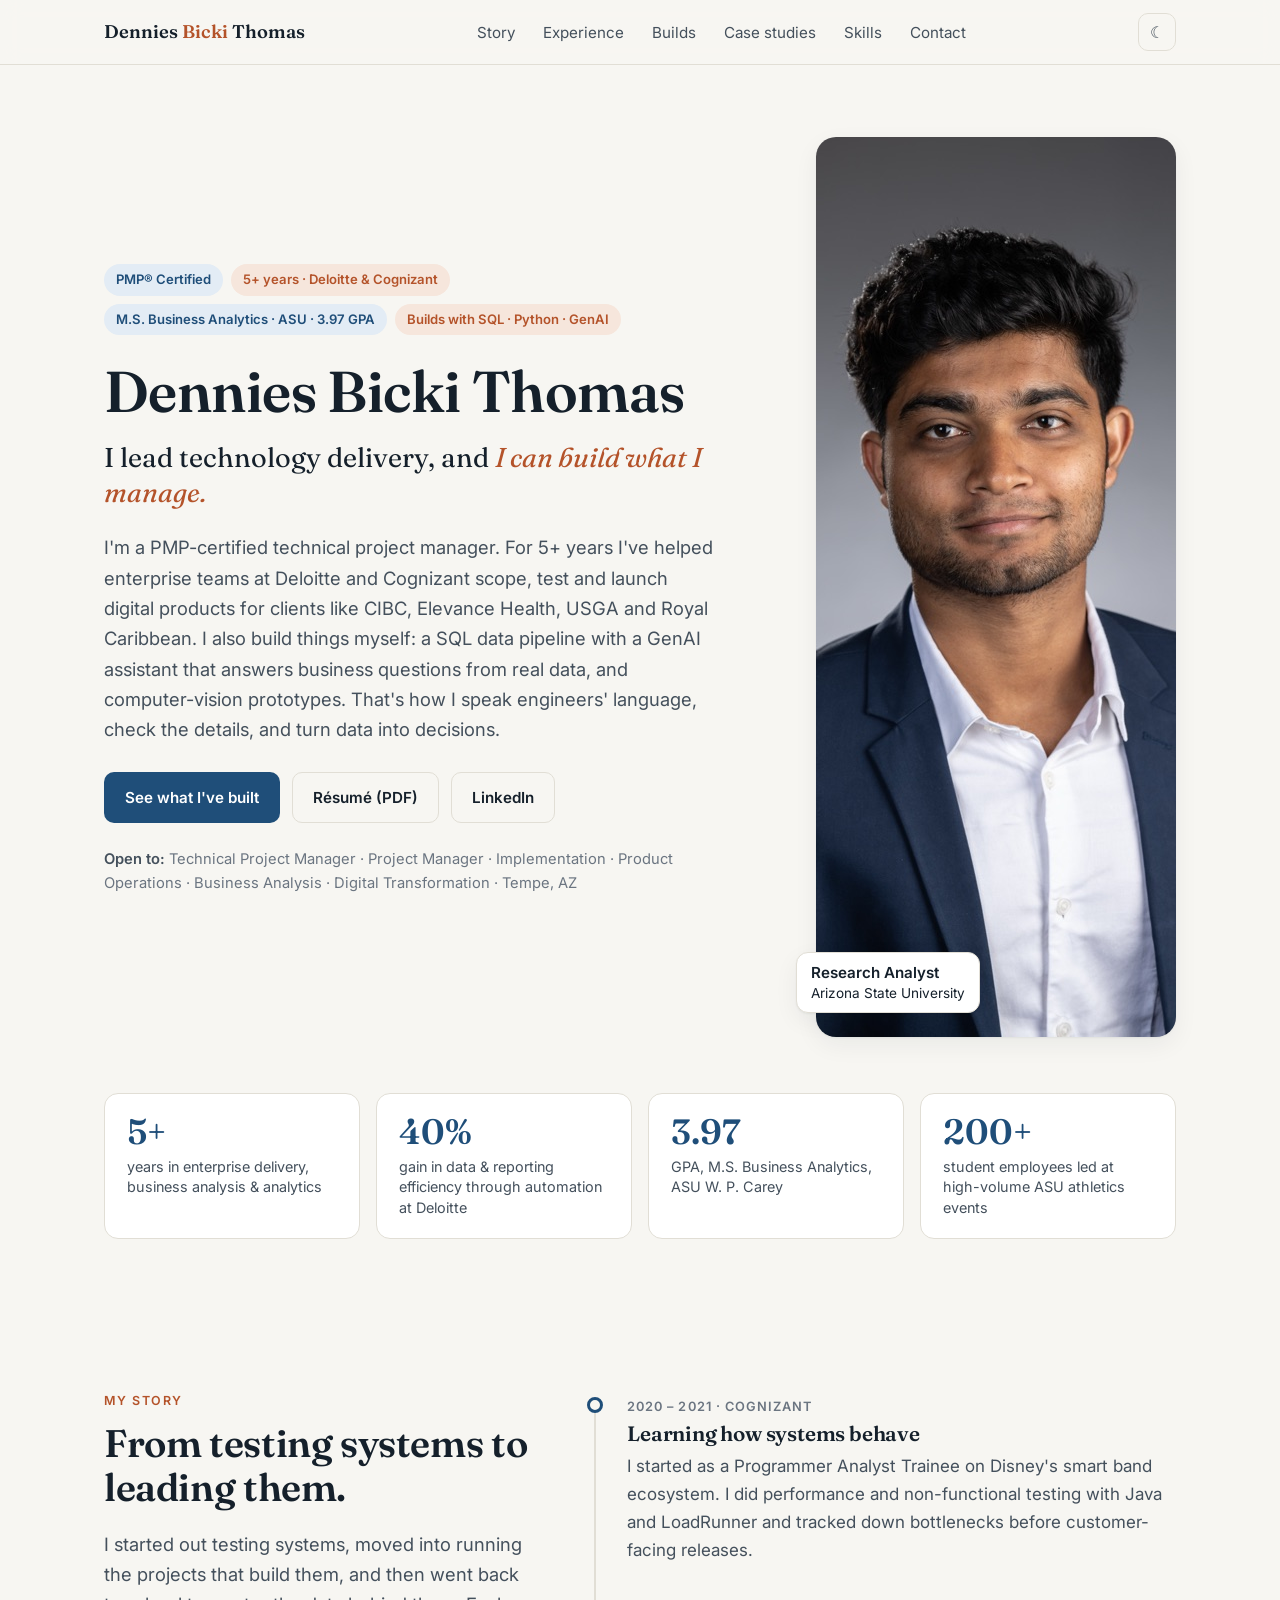
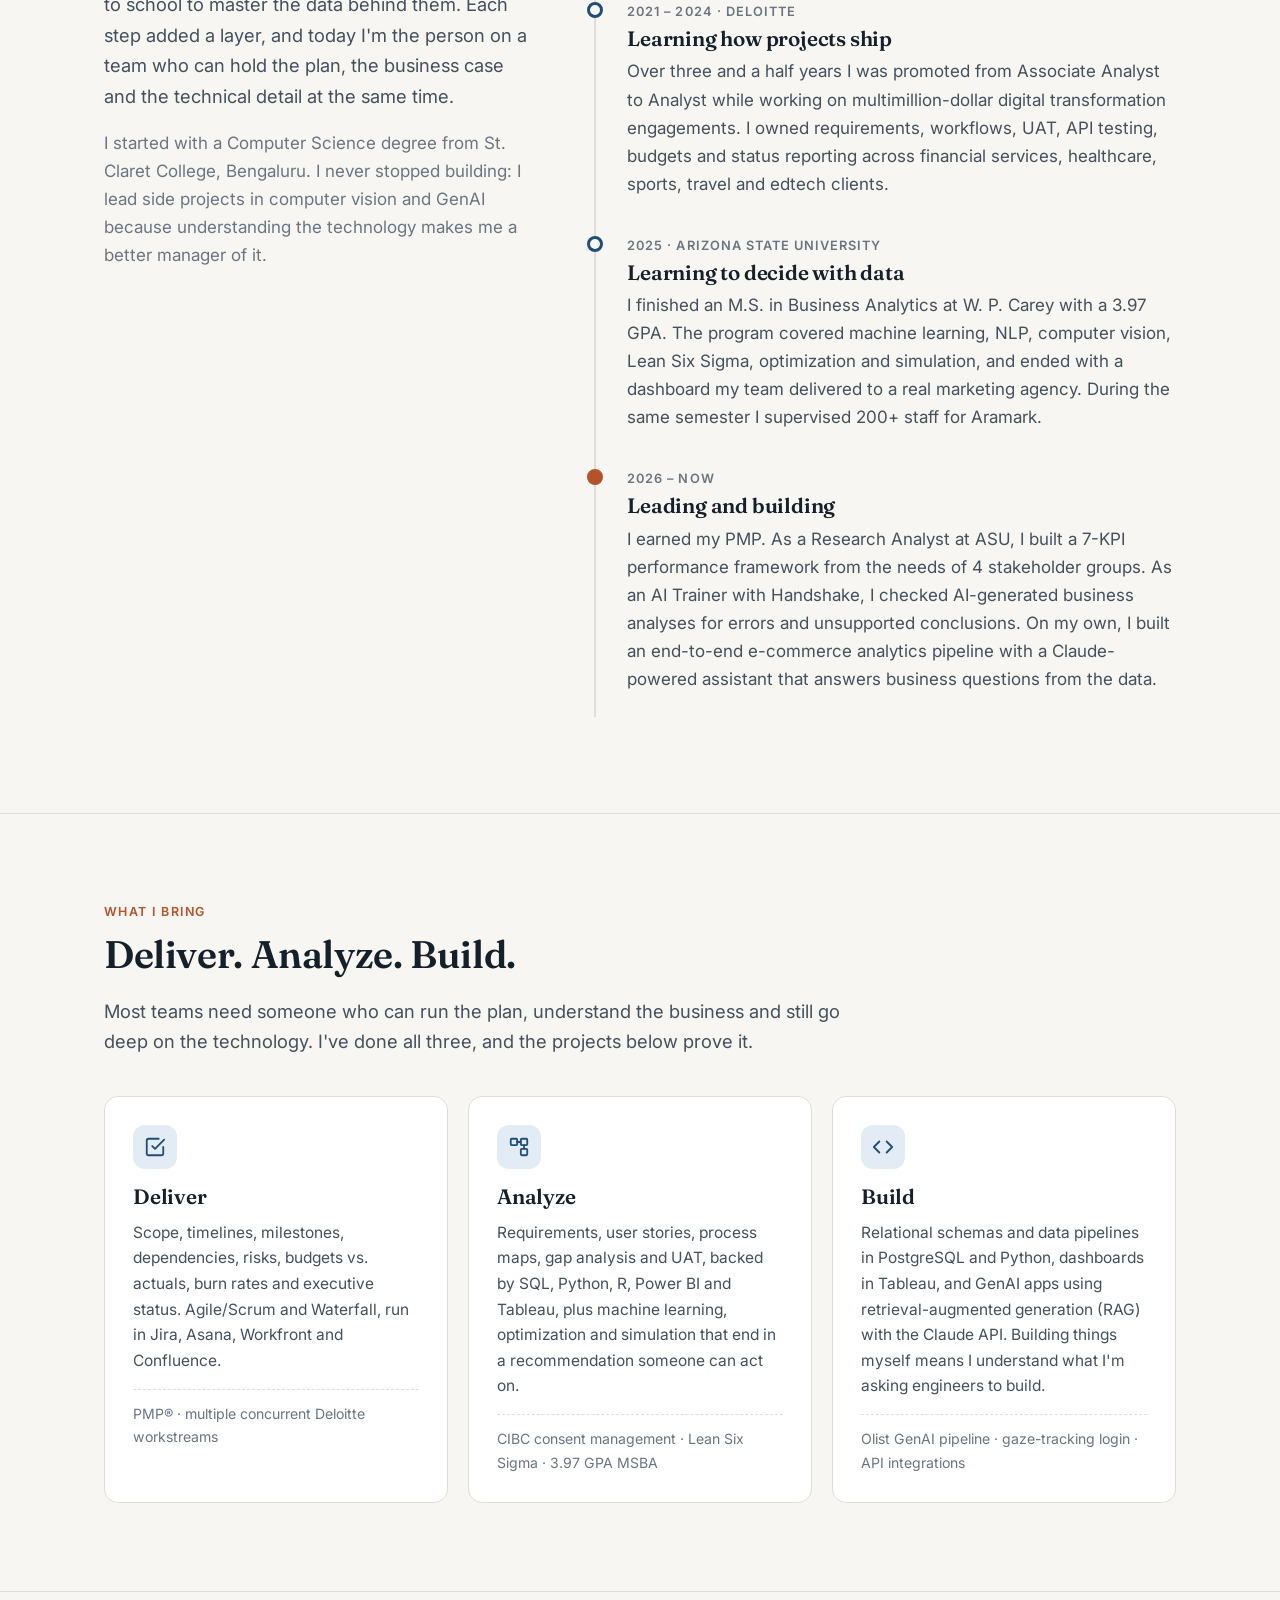
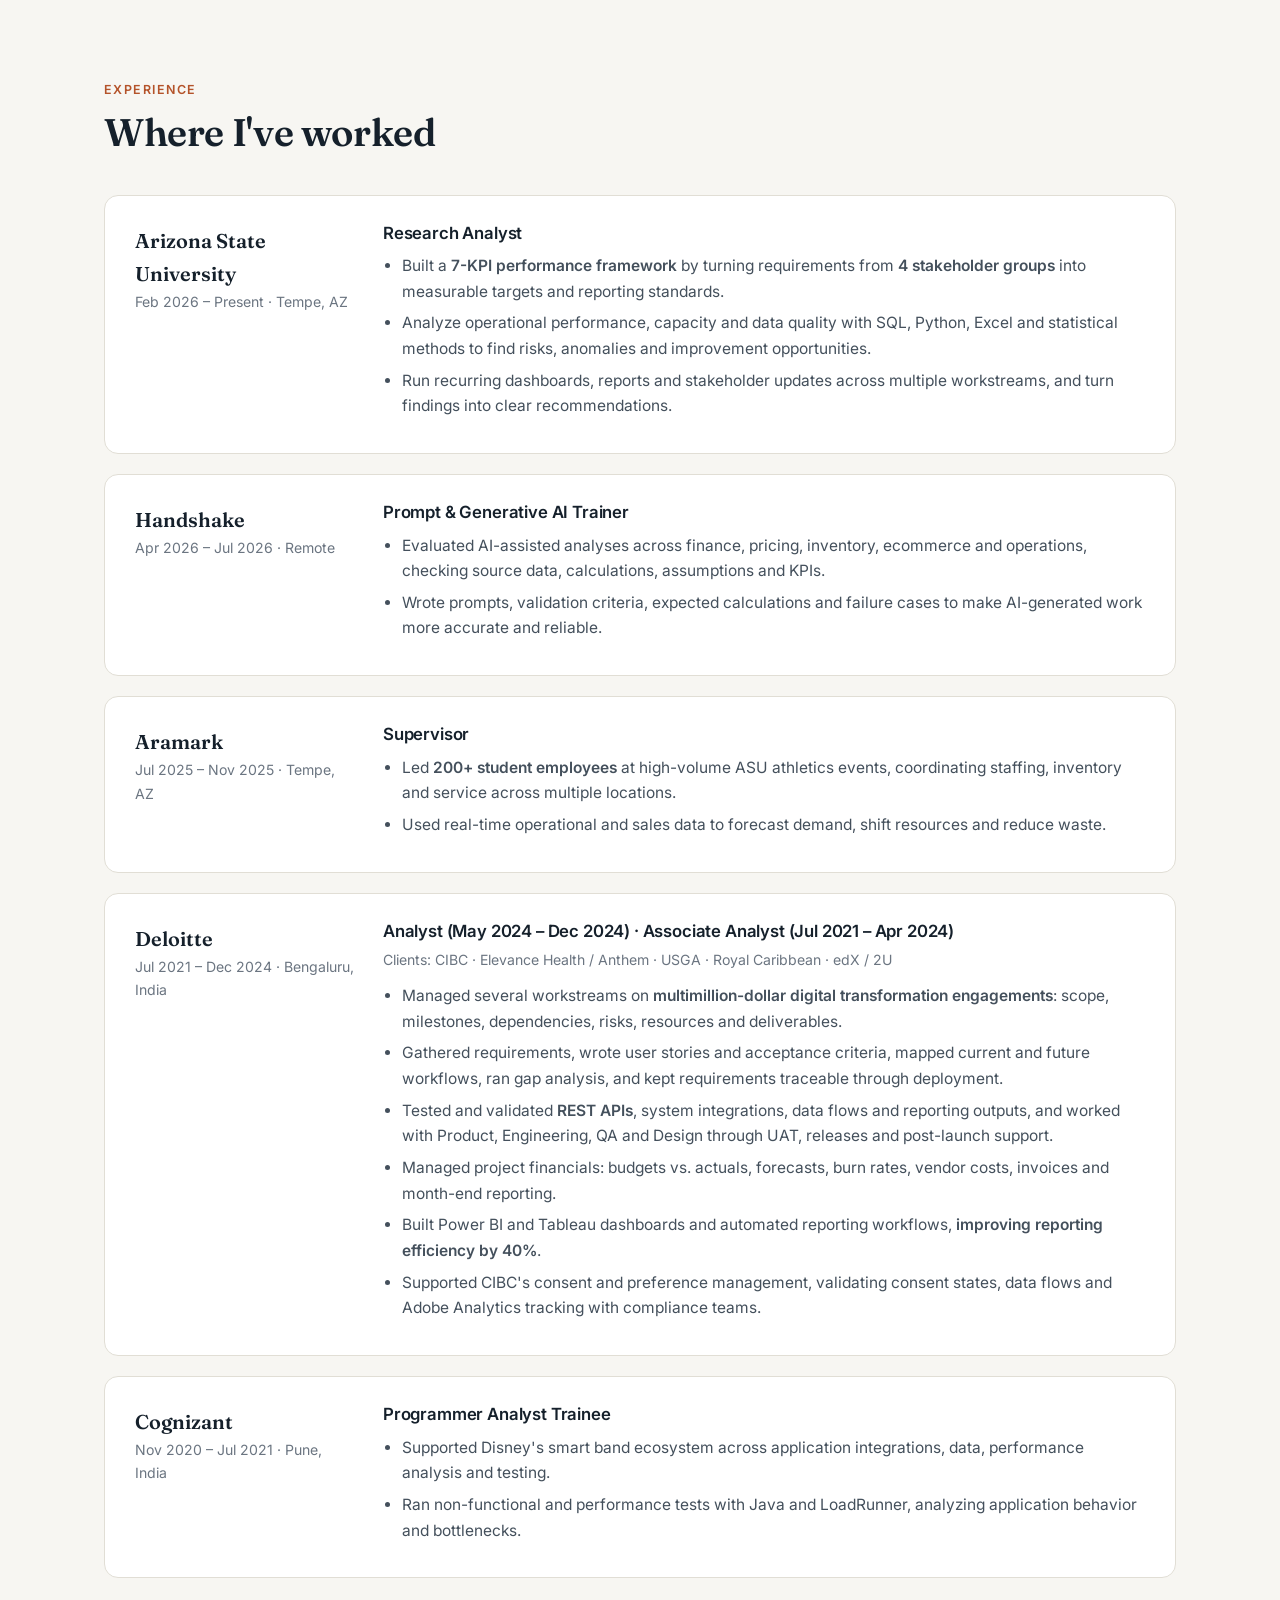
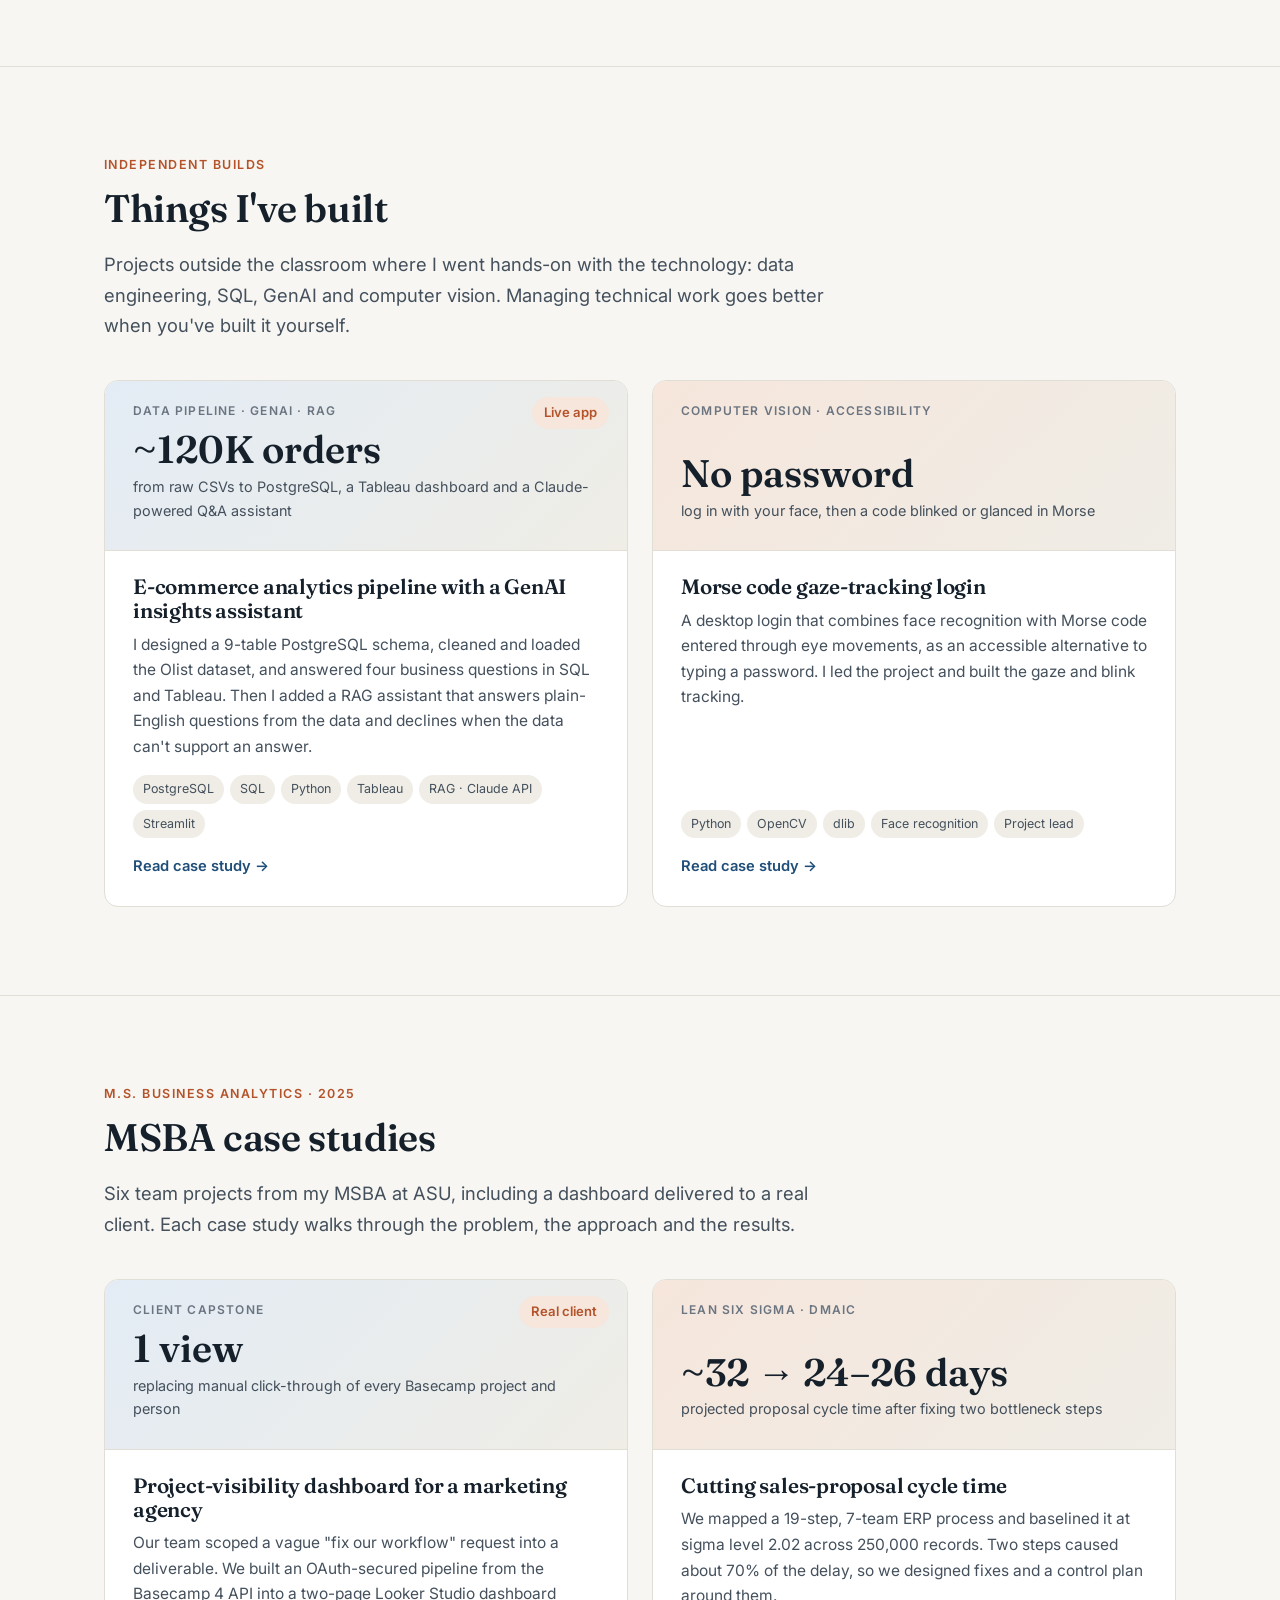
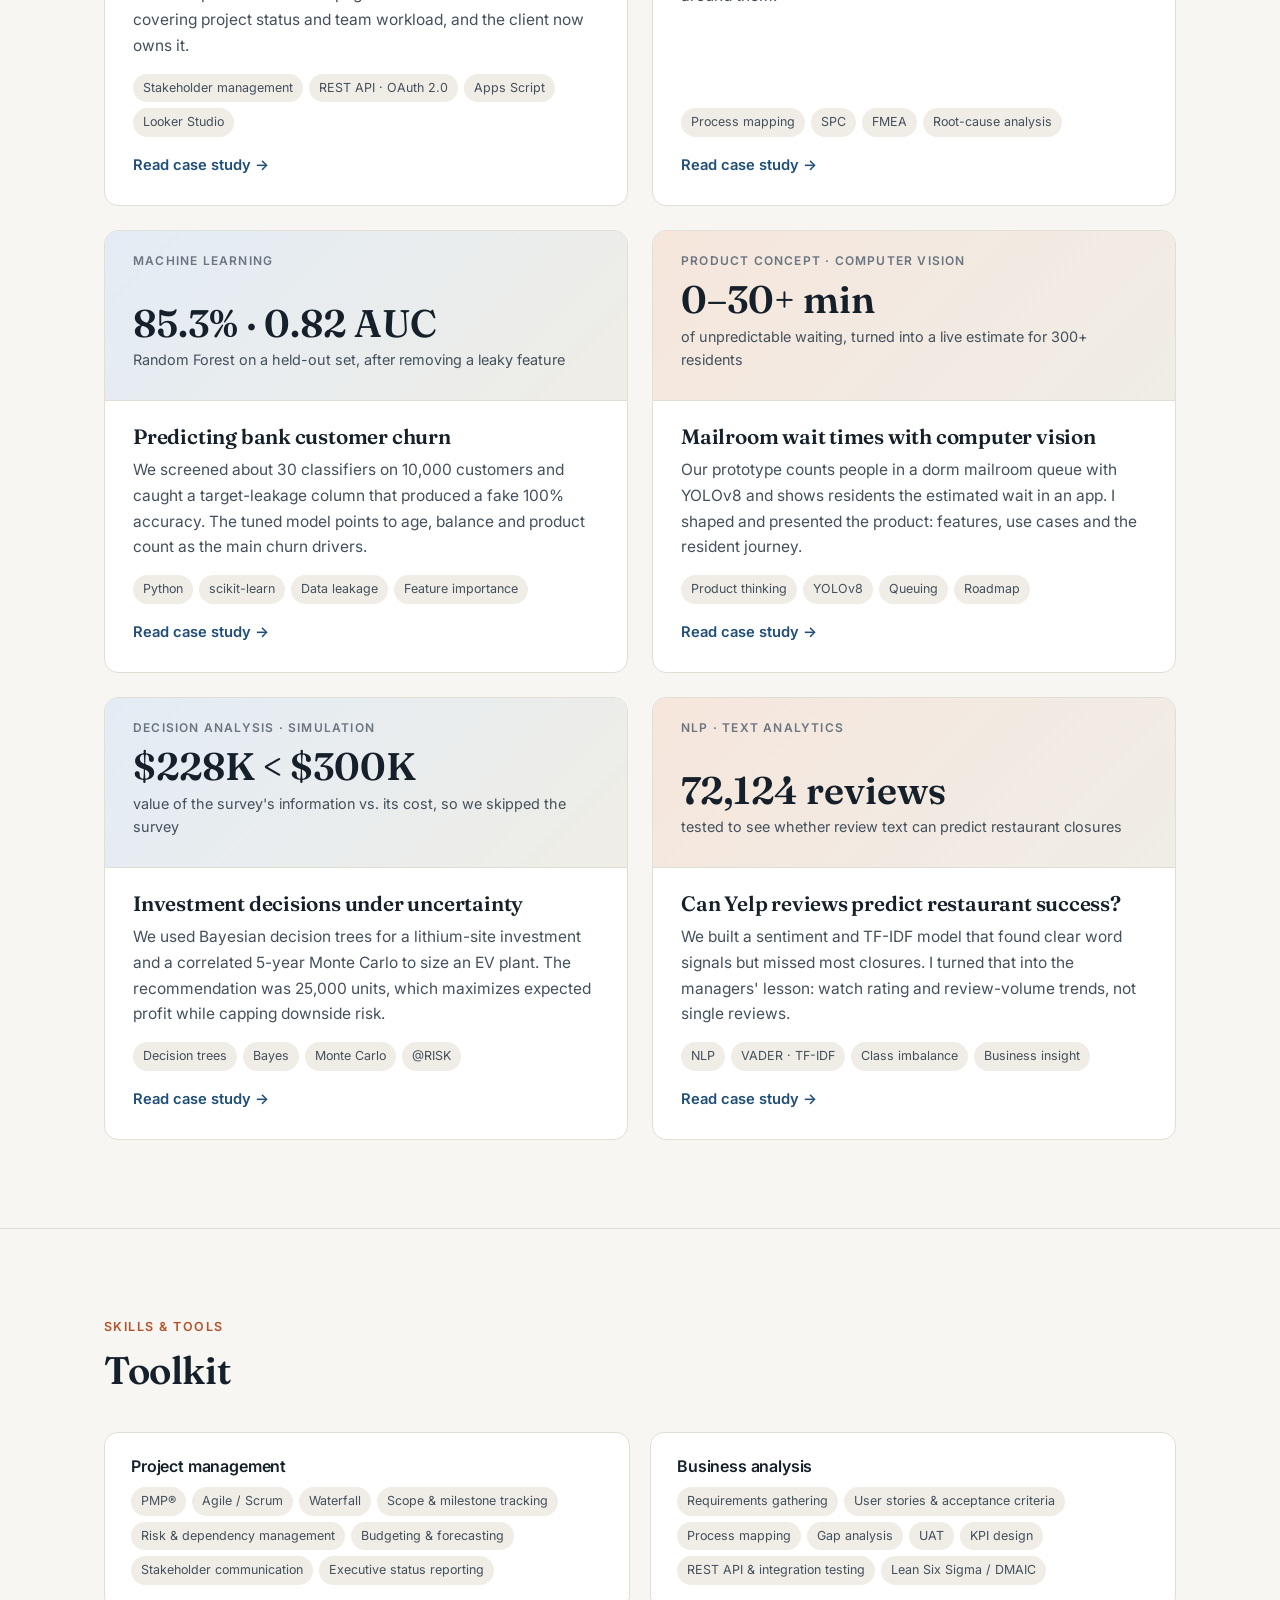
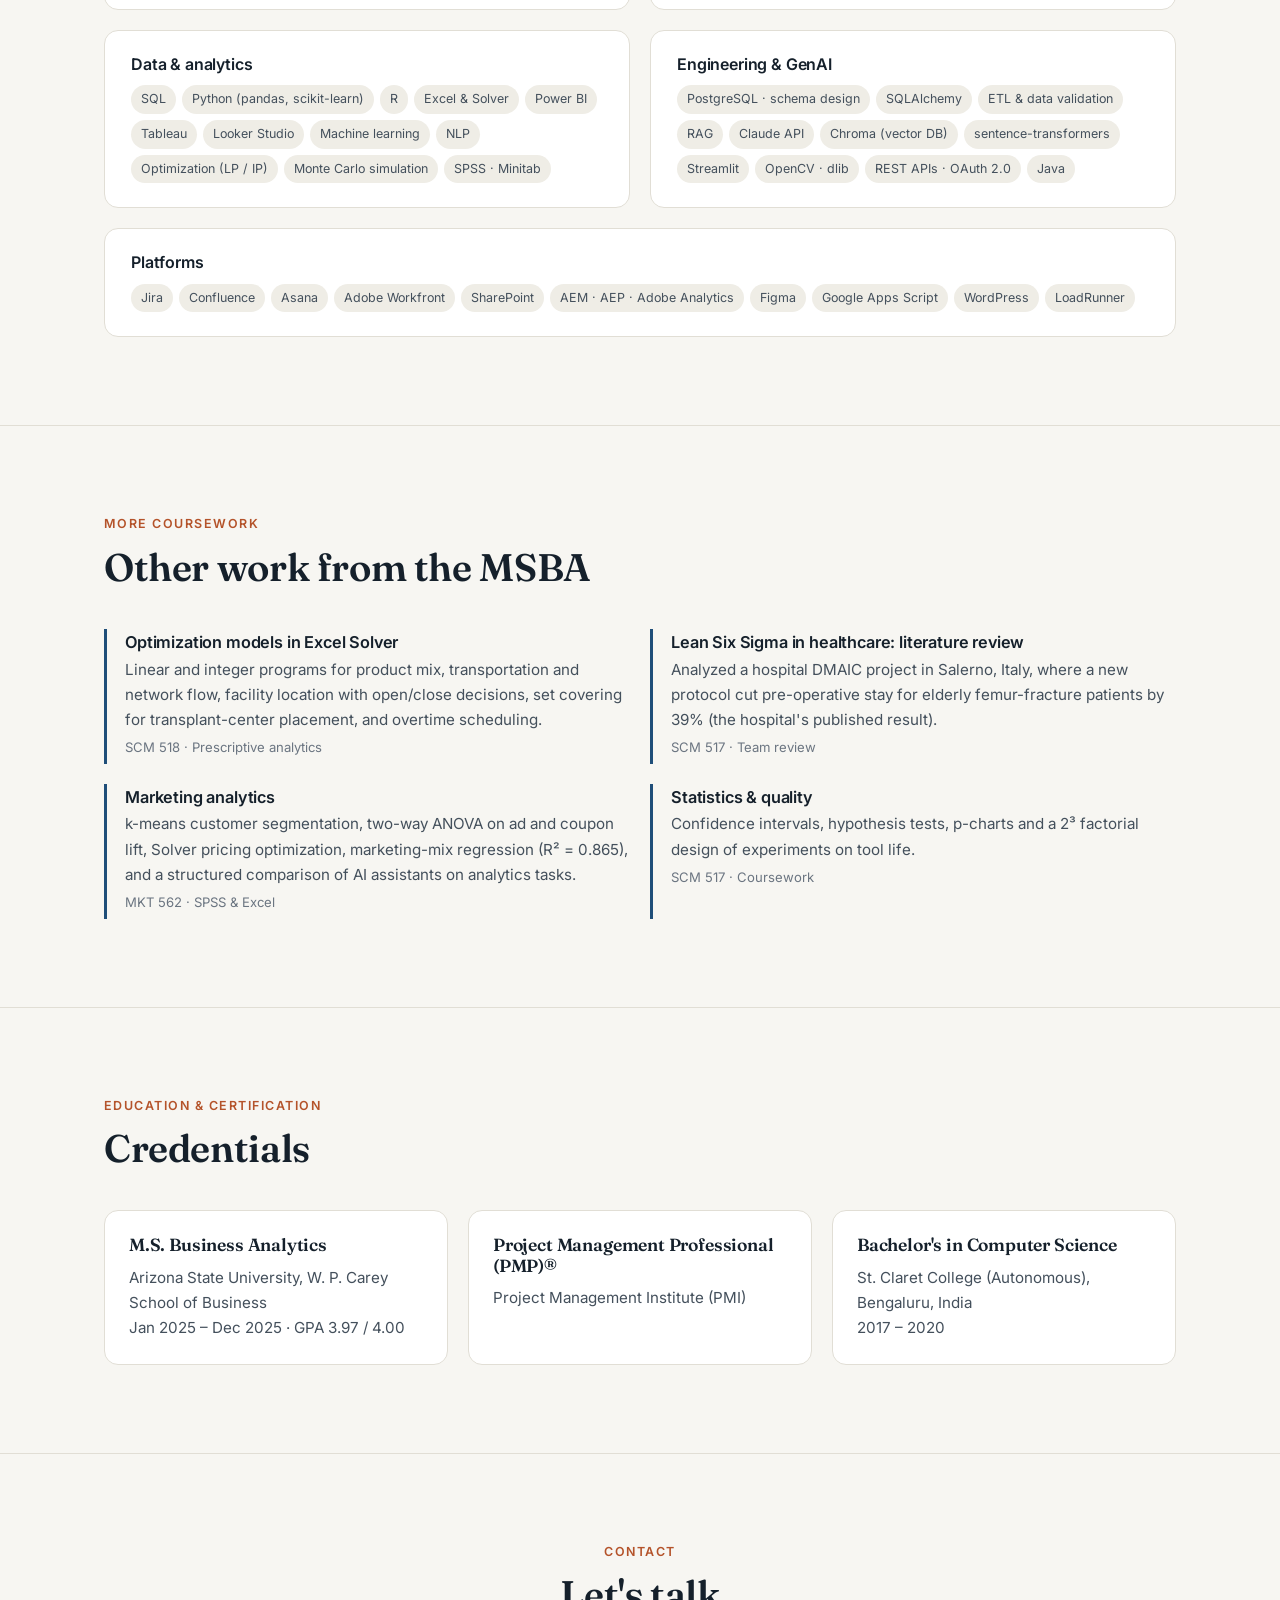
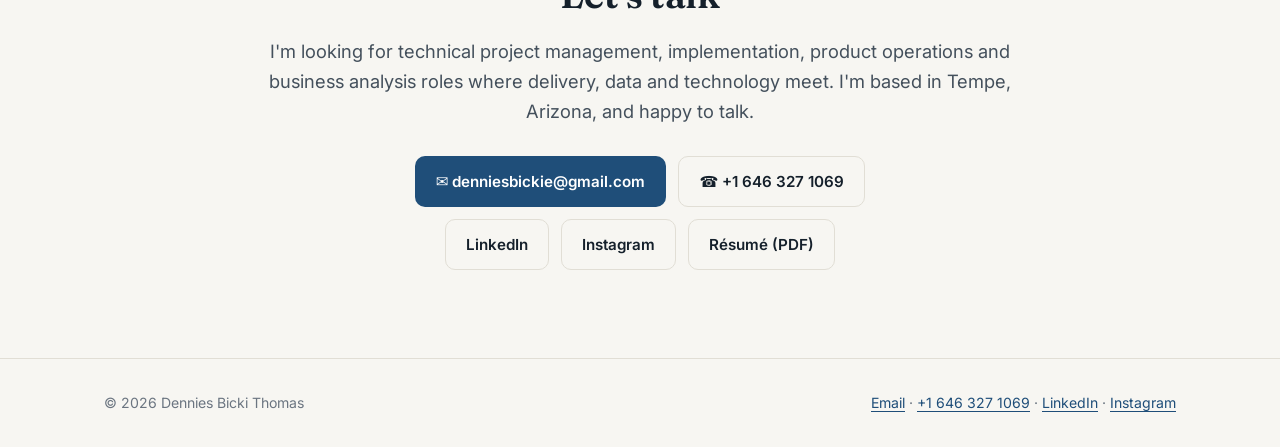
==== commit dd1e91a9: "Add independent builds, contact details; drop role sections - New case studies: Olist GenAI analytic" ====
--- a/index.html
+++ b/index.html
@@ -3,10 +3,10 @@
 <head>
   <meta charset="utf-8">
   <meta name="viewport" content="width=device-width, initial-scale=1">
-  <title>Dennies Bicki Thomas | Project Delivery &amp; Business Analytics</title>
-  <meta name="description" content="PMP-certified project and analytics professional with 5+ years at Cognizant and Deloitte, M.S. Business Analytics from Arizona State University (3.97 GPA). Project delivery, business analysis and data-driven decisions.">
-  <meta property="og:title" content="Dennies Bicki Thomas | Project Delivery & Business Analytics">
-  <meta property="og:description" content="PMP · 5+ years in enterprise delivery at Deloitte & Cognizant · M.S. Business Analytics, ASU.">
+  <title>Dennies Bicki Thomas | Technical Project Manager &amp; Analytics</title>
+  <meta name="description" content="PMP-certified technical project manager with 5+ years at Deloitte and Cognizant who also builds: SQL data pipelines, GenAI (RAG) apps and computer-vision prototypes. M.S. Business Analytics, Arizona State University (3.97 GPA).">
+  <meta property="og:title" content="Dennies Bicki Thomas | Technical Project Manager & Analytics">
+  <meta property="og:description" content="PMP · 5+ years of enterprise delivery at Deloitte & Cognizant · builds SQL pipelines and GenAI apps · M.S. Business Analytics, ASU.">
   <meta property="og:type" content="website">
   <meta property="og:image" content="assets/img/headshot.jpg">
   <link rel="icon" href="data:image/svg+xml,%3Csvg xmlns='http://www.w3.org/2000/svg' viewBox='0 0 64 64'%3E%3Crect width='64' height='64' rx='14' fill='%231f4e79'/%3E%3Ctext x='50%25' y='54%25' text-anchor='middle' dominant-baseline='middle' font-family='Georgia,serif' font-size='28' font-weight='700' fill='white'%3EDT%3C/text%3E%3C/svg%3E">
@@ -25,7 +25,8 @@
     <ul class="nav-links" id="nav-links">
       <li><a href="#story">Story</a></li>
       <li><a href="#experience">Experience</a></li>
-      <li><a href="#work">Projects</a></li>
+      <li><a href="#builds">Builds</a></li>
+      <li><a href="#work">Case studies</a></li>
       <li><a href="#skills">Skills</a></li>
       <li><a href="#contact">Contact</a></li>
     </ul>
@@ -45,18 +46,19 @@
         <div>
           <div class="badges">
             <span class="badge">PMP® Certified</span>
+            <span class="badge warm">5+ years · Deloitte &amp; Cognizant</span>
             <span class="badge">M.S. Business Analytics · ASU · 3.97 GPA</span>
-            <span class="badge warm">5+ years · Deloitte &amp; Cognizant</span>
+            <span class="badge warm">Builds with SQL · Python · GenAI</span>
           </div>
           <h1>Dennies Bicki Thomas</h1>
-          <p class="tagline">I deliver technology projects and <em>back every decision with data.</em></p>
-          <p class="lede">I'm a project and analytics professional. I've spent 5+ years helping enterprise teams scope, build, test and launch digital products for clients like CIBC, Elevance Health, USGA and Royal Caribbean. Today I'm a Research Analyst at Arizona State University, turning stakeholder needs into KPIs, dashboards and recommendations.</p>
+          <p class="tagline">I lead technology delivery, and <em>I can build what I manage.</em></p>
+          <p class="lede">I'm a PMP-certified technical project manager. For 5+ years I've helped enterprise teams at Deloitte and Cognizant scope, test and launch digital products for clients like CIBC, Elevance Health, USGA and Royal Caribbean. I also build things myself: a SQL data pipeline with a GenAI assistant that answers business questions from real data, and computer-vision prototypes. That's how I speak engineers' language, check the details, and turn data into decisions.</p>
           <div class="btn-row" style="margin-top:1.6em">
-            <a class="btn btn-primary" href="#work">See my work</a>
+            <a class="btn btn-primary" href="#builds">See what I've built</a>
             <a class="btn btn-ghost" href="assets/Dennies_Bicki_Thomas_Resume.pdf" target="_blank" rel="noopener">Résumé (PDF)</a>
             <a class="btn btn-ghost" href="https://www.linkedin.com/in/dennies-bicki-thomas-4860601b0" target="_blank" rel="noopener">LinkedIn</a>
           </div>
-          <p class="open-to"><strong>Open to:</strong> Project Management · Technical PM · Implementation · Product Operations · Business Analysis · Digital Transformation · Tempe, AZ</p>
+          <p class="open-to"><strong>Open to:</strong> Technical Project Manager · Project Manager · Implementation · Product Operations · Business Analysis · Digital Transformation · Tempe, AZ</p>
         </div>
         <div class="portrait">
           <img src="assets/img/headshot.jpg" alt="Portrait of Dennies Bicki Thomas" width="600" height="900">
@@ -78,9 +80,9 @@
     <div class="container story-grid">
       <div>
         <span class="eyebrow">My story</span>
-        <h2>Systems, then delivery, then data.</h2>
-        <p class="lede">Each step of my career added a layer. First I learned how systems behave. Then I learned how projects actually ship. Most recently I learned how to make decisions with data. Now I bring all three to work that sits where business, technology and analytics meet.</p>
-        <p class="muted">My background is a Computer Science degree from St. Claret College, Bengaluru, followed by a career that took me from India to Arizona.</p>
+        <h2>From testing systems to leading them.</h2>
+        <p class="lede">I started out testing systems, moved into running the projects that build them, and then went back to school to master the data behind them. Each step added a layer, and today I'm the person on a team who can hold the plan, the business case and the technical detail at the same time.</p>
+        <p class="muted">I started with a Computer Science degree from St. Claret College, Bengaluru. I never stopped building: I lead side projects in computer vision and GenAI because understanding the technology makes me a better manager of it.</p>
       </div>
       <ol class="chapters">
         <li class="chapter">
@@ -100,8 +102,8 @@
         </li>
         <li class="chapter now">
           <span class="when">2026 – now</span>
-          <h3>Putting it together</h3>
-          <p>I earned my PMP. As a Research Analyst at ASU, I built a 7-KPI performance framework from the needs of 4 stakeholder groups. As an AI Trainer with Handshake, I checked AI-generated business analyses for errors and unsupported conclusions.</p>
+          <h3>Leading and building</h3>
+          <p>I earned my PMP. As a Research Analyst at ASU, I built a 7-KPI performance framework from the needs of 4 stakeholder groups. As an AI Trainer with Handshake, I checked AI-generated business analyses for errors and unsupported conclusions. On my own, I built an end-to-end e-commerce analytics pipeline with a Claude-powered assistant that answers business questions from the data.</p>
         </li>
       </ol>
     </div>
@@ -111,26 +113,26 @@
   <section class="section" id="bring">
     <div class="container">
       <span class="eyebrow">What I bring</span>
-      <h2>Three skill sets in one person</h2>
-      <p class="lede">Most teams need someone who can run the plan, understand the business and read the data. I've done all three professionally.</p>
+      <h2>Deliver. Analyze. Build.</h2>
+      <p class="lede">Most teams need someone who can run the plan, understand the business and still go deep on the technology. I've done all three, and the projects below prove it.</p>
       <div class="pillars">
         <div class="pillar">
           <div class="icon"><svg viewBox="0 0 24 24" fill="none" stroke="currentColor" stroke-width="2" stroke-linecap="round" stroke-linejoin="round" aria-hidden="true"><path d="M9 11l3 3L22 4"/><path d="M21 12v7a2 2 0 0 1-2 2H5a2 2 0 0 1-2-2V5a2 2 0 0 1 2-2h11"/></svg></div>
-          <h3>Project delivery</h3>
+          <h3>Deliver</h3>
           <p>Scope, timelines, milestones, dependencies, risks, budgets vs. actuals, burn rates and executive status. Agile/Scrum and Waterfall, run in Jira, Asana, Workfront and Confluence.</p>
           <p class="proof">PMP® · multiple concurrent Deloitte workstreams</p>
         </div>
         <div class="pillar">
           <div class="icon"><svg viewBox="0 0 24 24" fill="none" stroke="currentColor" stroke-width="2" stroke-linecap="round" stroke-linejoin="round" aria-hidden="true"><rect x="3" y="3" width="7" height="7" rx="1"/><rect x="14" y="3" width="7" height="7" rx="1"/><rect x="14" y="14" width="7" height="7" rx="1"/><path d="M10 6.5h4M17.5 10v4"/></svg></div>
-          <h3>Business analysis</h3>
-          <p>Requirements, user stories, acceptance criteria, current- and future-state process maps, gap analysis, traceability, REST API and integration testing, UAT and release readiness.</p>
-          <p class="proof">CIBC consent &amp; preference management · Lean Six Sigma process work</p>
+          <h3>Analyze</h3>
+          <p>Requirements, user stories, process maps, gap analysis and UAT, backed by SQL, Python, R, Power BI and Tableau, plus machine learning, optimization and simulation that end in a recommendation someone can act on.</p>
+          <p class="proof">CIBC consent management · Lean Six Sigma · 3.97 GPA MSBA</p>
         </div>
         <div class="pillar">
-          <div class="icon"><svg viewBox="0 0 24 24" fill="none" stroke="currentColor" stroke-width="2" stroke-linecap="round" stroke-linejoin="round" aria-hidden="true"><path d="M3 3v18h18"/><path d="M7 15l4-4 3 3 5-6"/></svg></div>
-          <h3>Analytics</h3>
-          <p>SQL, Python, R, Excel, Power BI, Tableau and Looker Studio. Predictive models, process analytics, optimization and Monte Carlo simulation, always ending in a recommendation someone can act on.</p>
-          <p class="proof">3.97 GPA MSBA · six team projects below</p>
+          <div class="icon"><svg viewBox="0 0 24 24" fill="none" stroke="currentColor" stroke-width="2" stroke-linecap="round" stroke-linejoin="round" aria-hidden="true"><path d="M16 18l6-6-6-6"/><path d="M8 6l-6 6 6 6"/></svg></div>
+          <h3>Build</h3>
+          <p>Relational schemas and data pipelines in PostgreSQL and Python, dashboards in Tableau, and GenAI apps using retrieval-augmented generation (RAG) with the Claude API. Building things myself means I understand what I'm asking engineers to build.</p>
+          <p class="proof">Olist GenAI pipeline · gaze-tracking login · API integrations</p>
         </div>
       </div>
     </div>
@@ -208,12 +210,54 @@
     </div>
   </section>
 
+  <!-- ================= BUILDS ================= -->
+  <section class="section" id="builds">
+    <div class="container">
+      <span class="eyebrow">Independent builds</span>
+      <h2>Things I've built</h2>
+      <p class="lede">Projects outside the classroom where I went hands-on with the technology: data engineering, SQL, GenAI and computer vision. Managing technical work goes better when you've built it yourself.</p>
+
+      <div class="projects">
+
+        <a class="card" href="projects/olist-genai-pipeline.html">
+          <div class="cover">
+            <span class="kind">Data pipeline · GenAI · RAG</span>
+            <span class="flag badge warm">Live app</span>
+            <div class="metric">~120K orders</div>
+            <div class="metric-label">from raw CSVs to PostgreSQL, a Tableau dashboard and a Claude-powered Q&amp;A assistant</div>
+          </div>
+          <div class="card-body">
+            <h3>E-commerce analytics pipeline with a GenAI insights assistant</h3>
+            <p>I designed a 9-table PostgreSQL schema, cleaned and loaded the Olist dataset, and answered four business questions in SQL and Tableau. Then I added a RAG assistant that answers plain-English questions from the data and declines when the data can't support an answer.</p>
+            <ul class="tags"><li>PostgreSQL</li><li>SQL</li><li>Python</li><li>Tableau</li><li>RAG · Claude API</li><li>Streamlit</li></ul>
+            <span class="more">Read case study →</span>
+          </div>
+        </a>
+
+        <a class="card" href="projects/morse-gaze-login.html">
+          <div class="cover warm">
+            <span class="kind">Computer vision · Accessibility</span>
+            <div class="metric">No password</div>
+            <div class="metric-label">log in with your face, then a code blinked or glanced in Morse</div>
+          </div>
+          <div class="card-body">
+            <h3>Morse code gaze-tracking login</h3>
+            <p>A desktop login that combines face recognition with Morse code entered through eye movements, as an accessible alternative to typing a password. I led the project and built the gaze and blink tracking.</p>
+            <ul class="tags"><li>Python</li><li>OpenCV</li><li>dlib</li><li>Face recognition</li><li>Project lead</li></ul>
+            <span class="more">Read case study →</span>
+          </div>
+        </a>
+
+      </div>
+    </div>
+  </section>
+
   <!-- ================= PROJECTS ================= -->
   <section class="section" id="work">
     <div class="container">
-      <span class="eyebrow">Selected projects · M.S. Business Analytics, 2025</span>
-      <h2>Case studies</h2>
-      <p class="lede">All six are team projects from my MSBA at ASU. Each case study names my teammates and says exactly which parts I owned.</p>
+      <span class="eyebrow">M.S. Business Analytics · 2025</span>
+      <h2>MSBA case studies</h2>
+      <p class="lede">Six team projects from my MSBA at ASU, including a dashboard delivered to a real client. Each case study walks through the problem, the approach and the results.</p>
 
       <div class="projects">
 
@@ -323,6 +367,10 @@
         <div class="skill-group">
           <h3>Data &amp; analytics</h3>
           <ul class="tags"><li>SQL</li><li>Python (pandas, scikit-learn)</li><li>R</li><li>Excel &amp; Solver</li><li>Power BI</li><li>Tableau</li><li>Looker Studio</li><li>Machine learning</li><li>NLP</li><li>Optimization (LP / IP)</li><li>Monte Carlo simulation</li><li>SPSS · Minitab</li></ul>
+        </div>
+        <div class="skill-group">
+          <h3>Engineering &amp; GenAI</h3>
+          <ul class="tags"><li>PostgreSQL · schema design</li><li>SQLAlchemy</li><li>ETL &amp; data validation</li><li>RAG</li><li>Claude API</li><li>Chroma (vector DB)</li><li>sentence-transformers</li><li>Streamlit</li><li>OpenCV · dlib</li><li>REST APIs · OAuth 2.0</li><li>Java</li></ul>
         </div>
         <div class="skill-group">
           <h3>Platforms</h3>
@@ -391,10 +439,14 @@
     <div class="container">
       <span class="eyebrow">Contact</span>
       <h2>Let's talk</h2>
-      <p class="lede">I'm looking for project management, implementation, product operations and business analysis roles where delivery and data meet. I'm based in Tempe, Arizona.</p>
+      <p class="lede">I'm looking for technical project management, implementation, product operations and business analysis roles where delivery, data and technology meet. I'm based in Tempe, Arizona, and happy to talk.</p>
       <div class="btn-row">
-        <a class="btn btn-primary" href="mailto:denniesbickie@gmail.com">denniesbickie@gmail.com</a>
+        <a class="btn btn-primary" href="mailto:denniesbickie@gmail.com">✉ denniesbickie@gmail.com</a>
+        <a class="btn btn-ghost" href="tel:+16463271069">☎ +1 646 327 1069</a>
+      </div>
+      <div class="btn-row" style="margin-top:12px">
         <a class="btn btn-ghost" href="https://www.linkedin.com/in/dennies-bicki-thomas-4860601b0" target="_blank" rel="noopener">LinkedIn</a>
+        <a class="btn btn-ghost" href="https://www.instagram.com/dennies_bicki__/" target="_blank" rel="noopener">Instagram</a>
         <a class="btn btn-ghost" href="assets/Dennies_Bicki_Thomas_Resume.pdf" target="_blank" rel="noopener">Résumé (PDF)</a>
       </div>
     </div>
@@ -405,7 +457,7 @@
 <footer class="site-footer">
   <div class="container">
     <span>© <span data-year>2026</span> Dennies Bicki Thomas</span>
-    <span>Tempe, Arizona</span>
+    <span><a href="mailto:denniesbickie@gmail.com">Email</a> · <a href="tel:+16463271069">+1 646 327 1069</a> · <a href="https://www.linkedin.com/in/dennies-bicki-thomas-4860601b0" target="_blank" rel="noopener">LinkedIn</a> · <a href="https://www.instagram.com/dennies_bicki__/" target="_blank" rel="noopener">Instagram</a></span>
   </div>
 </footer>
 </body>
--- a/assets/css/style.css
+++ b/assets/css/style.css
@@ -320,3 +320,6 @@
 .next-case { display: flex; justify-content: space-between; gap: 16px; flex-wrap: wrap; border-top: 1px solid var(--line); padding-top: 28px; margin-top: 48px; }
 .next-case a { text-decoration: none; font-weight: 600; }
 .team { font-size: .92rem; color: var(--ink-3); }
+
+/* skills: odd group count — let the last group span the row */
+.skills .skill-group:last-child:nth-child(odd) { grid-column: 1 / -1; }
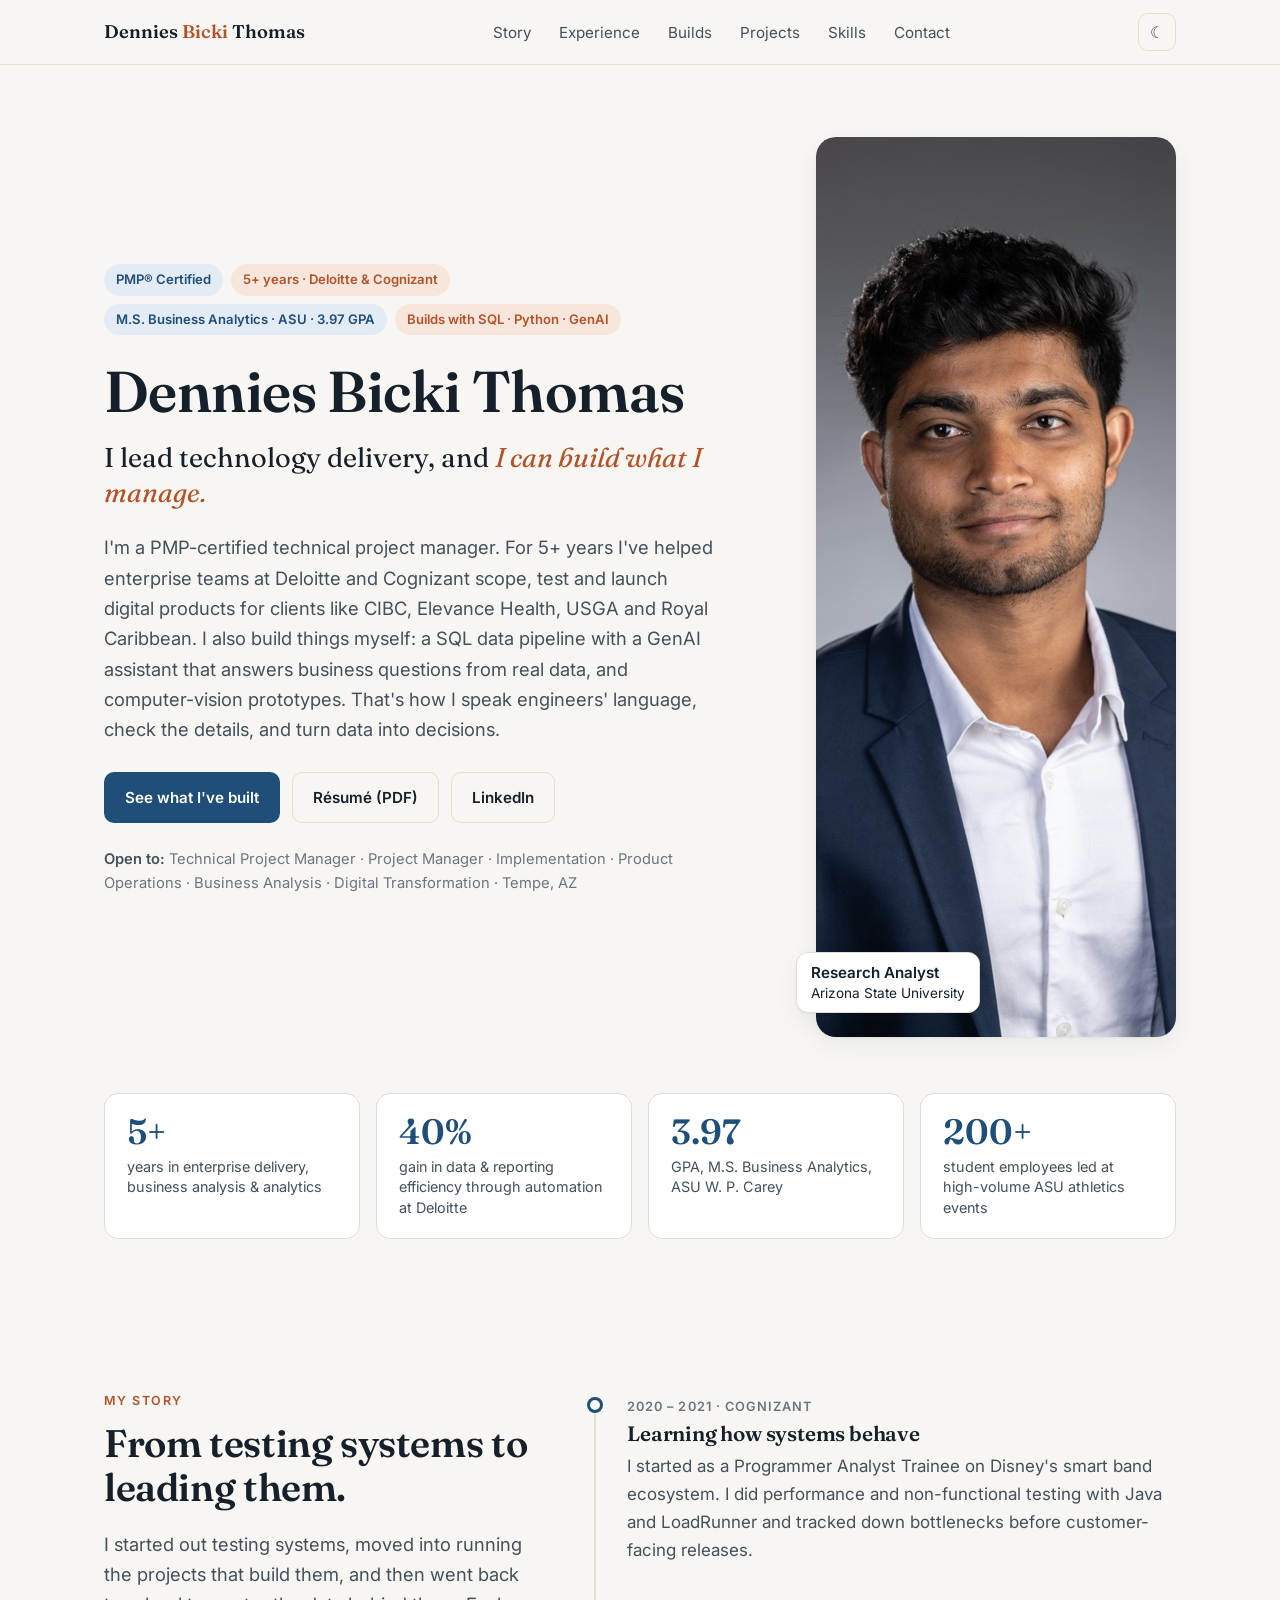
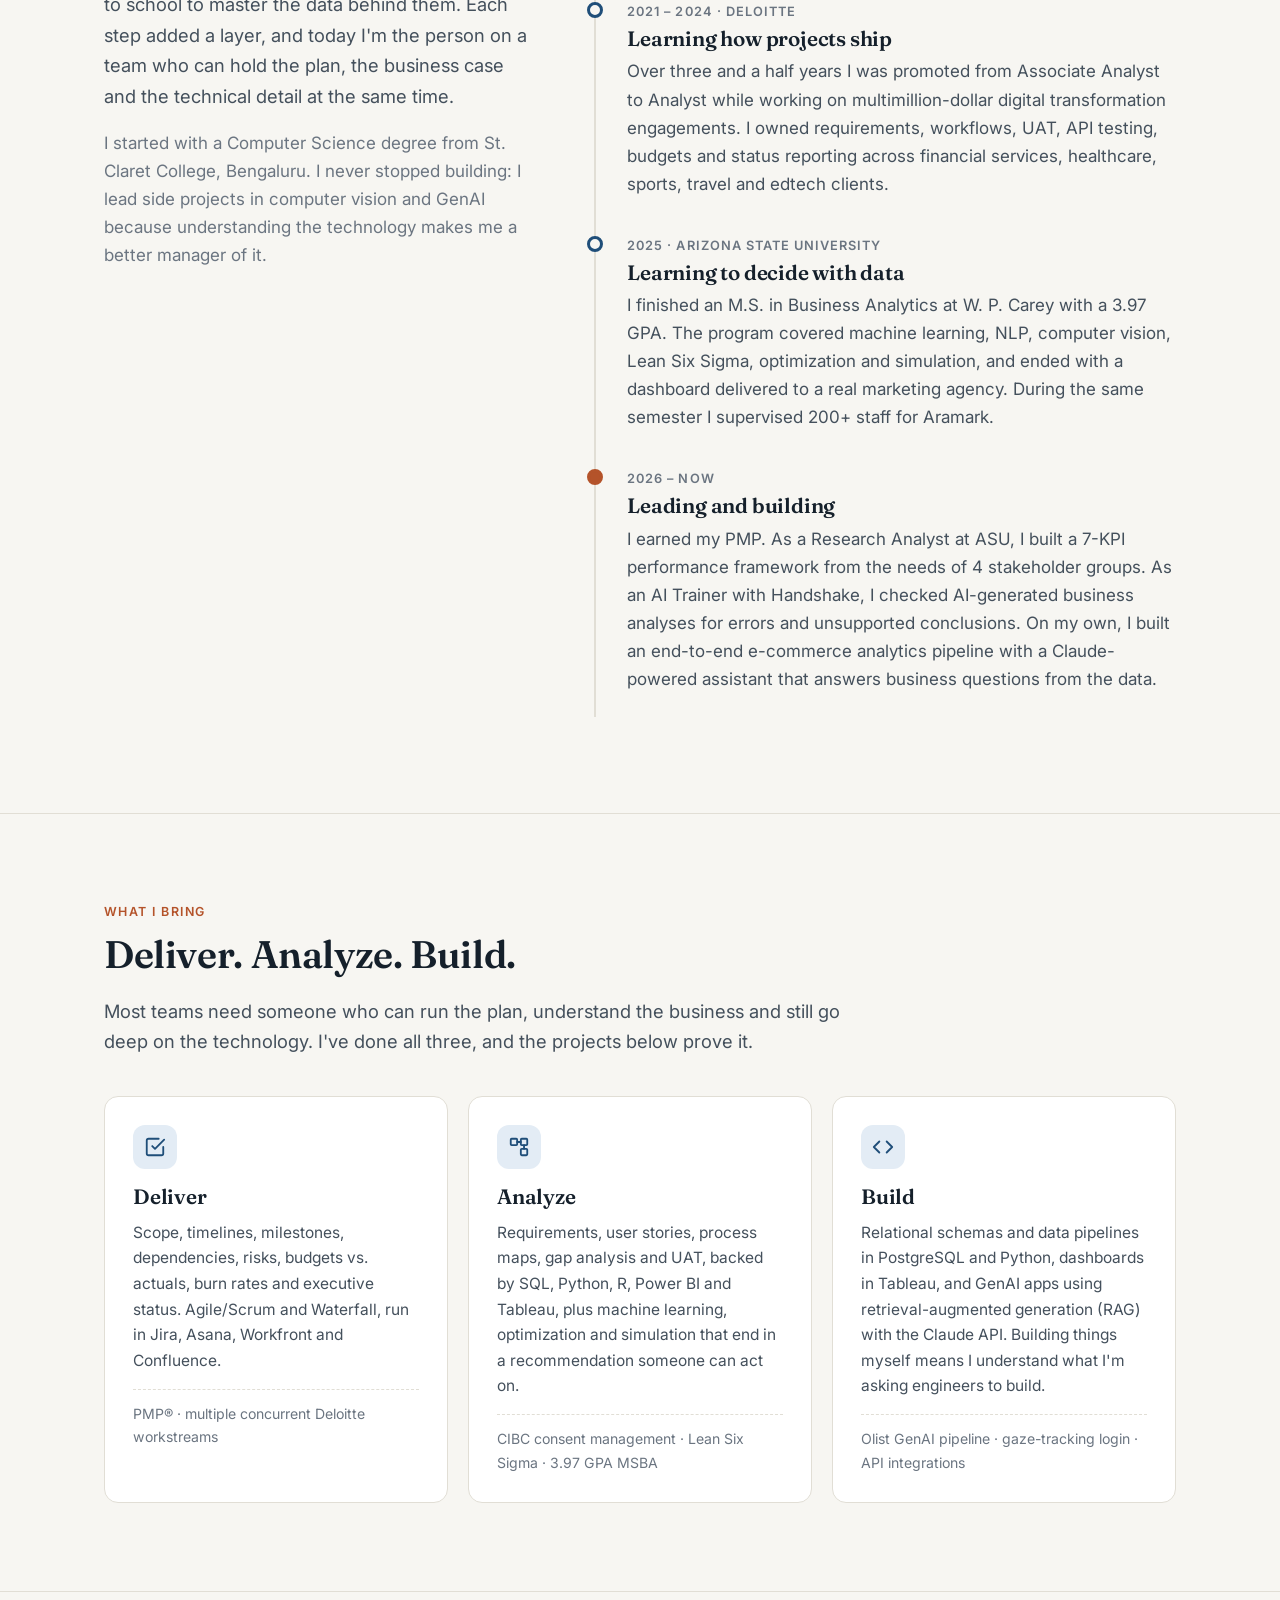
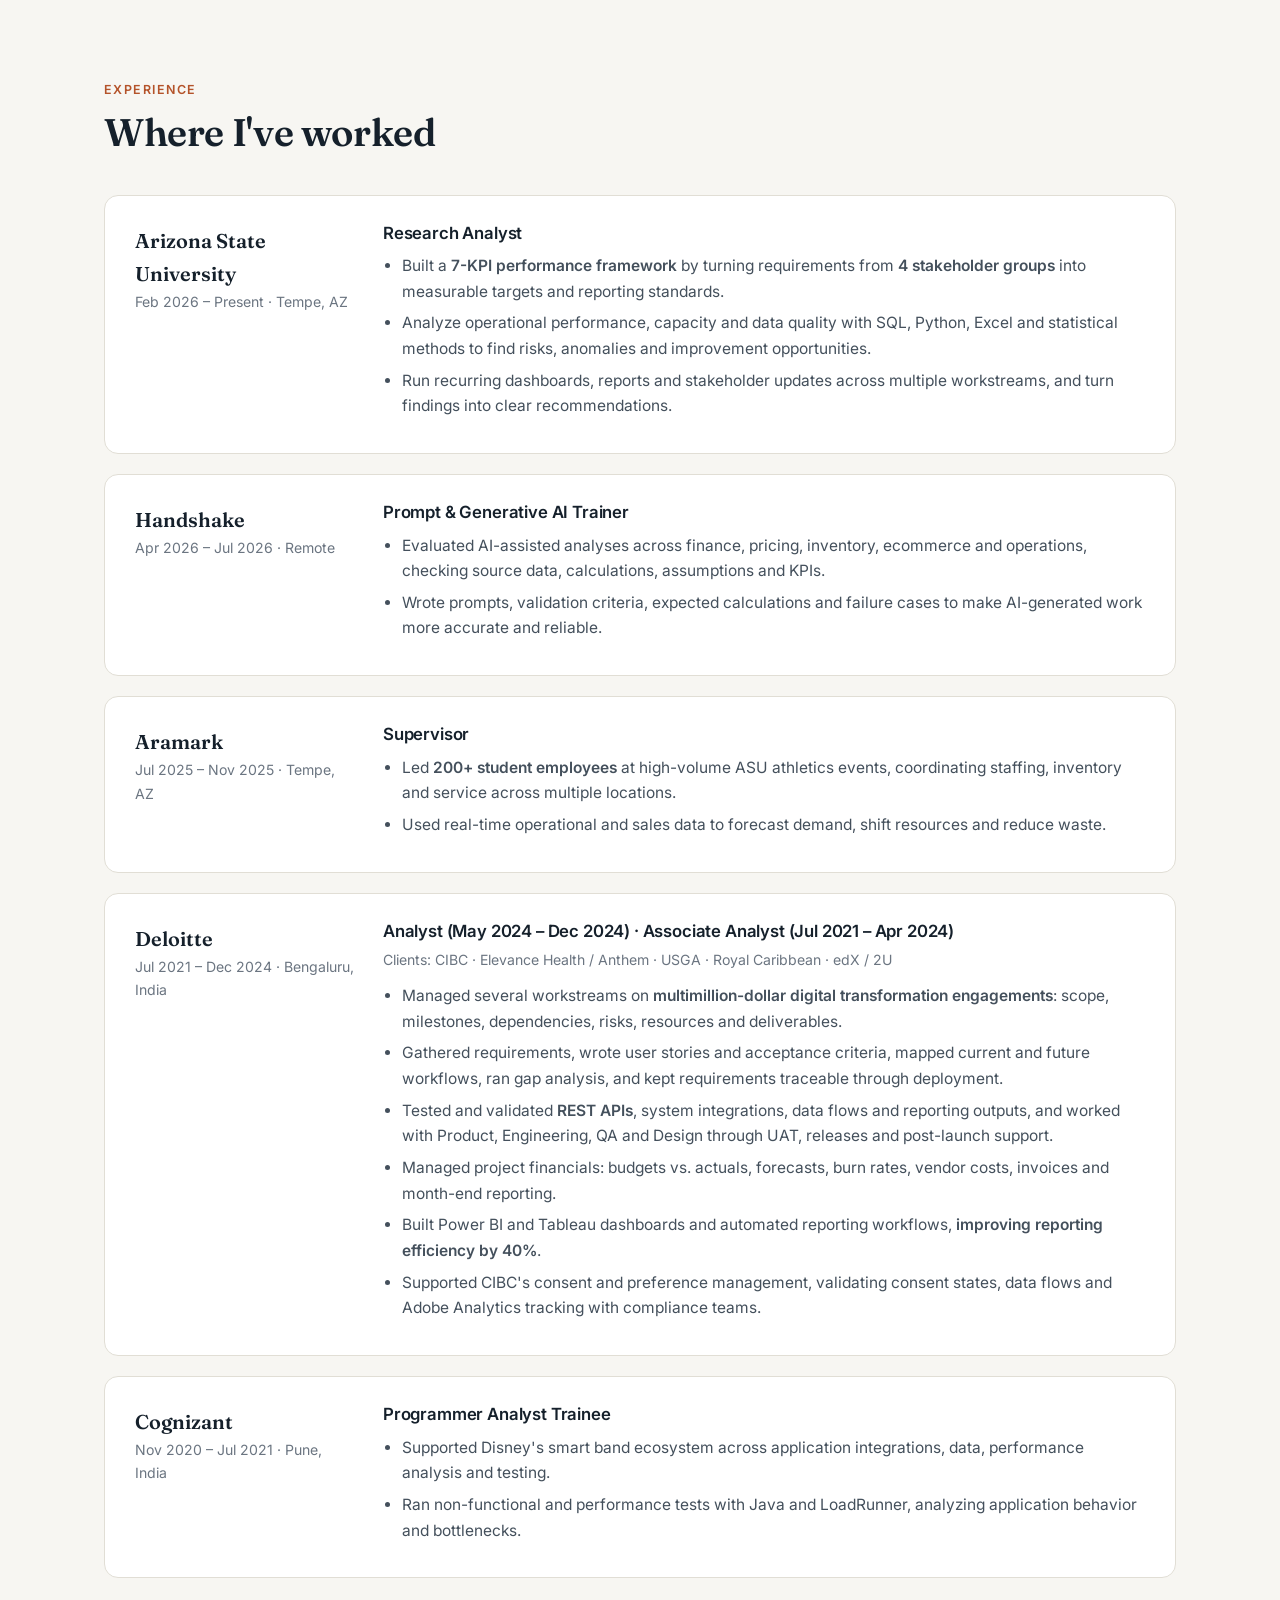
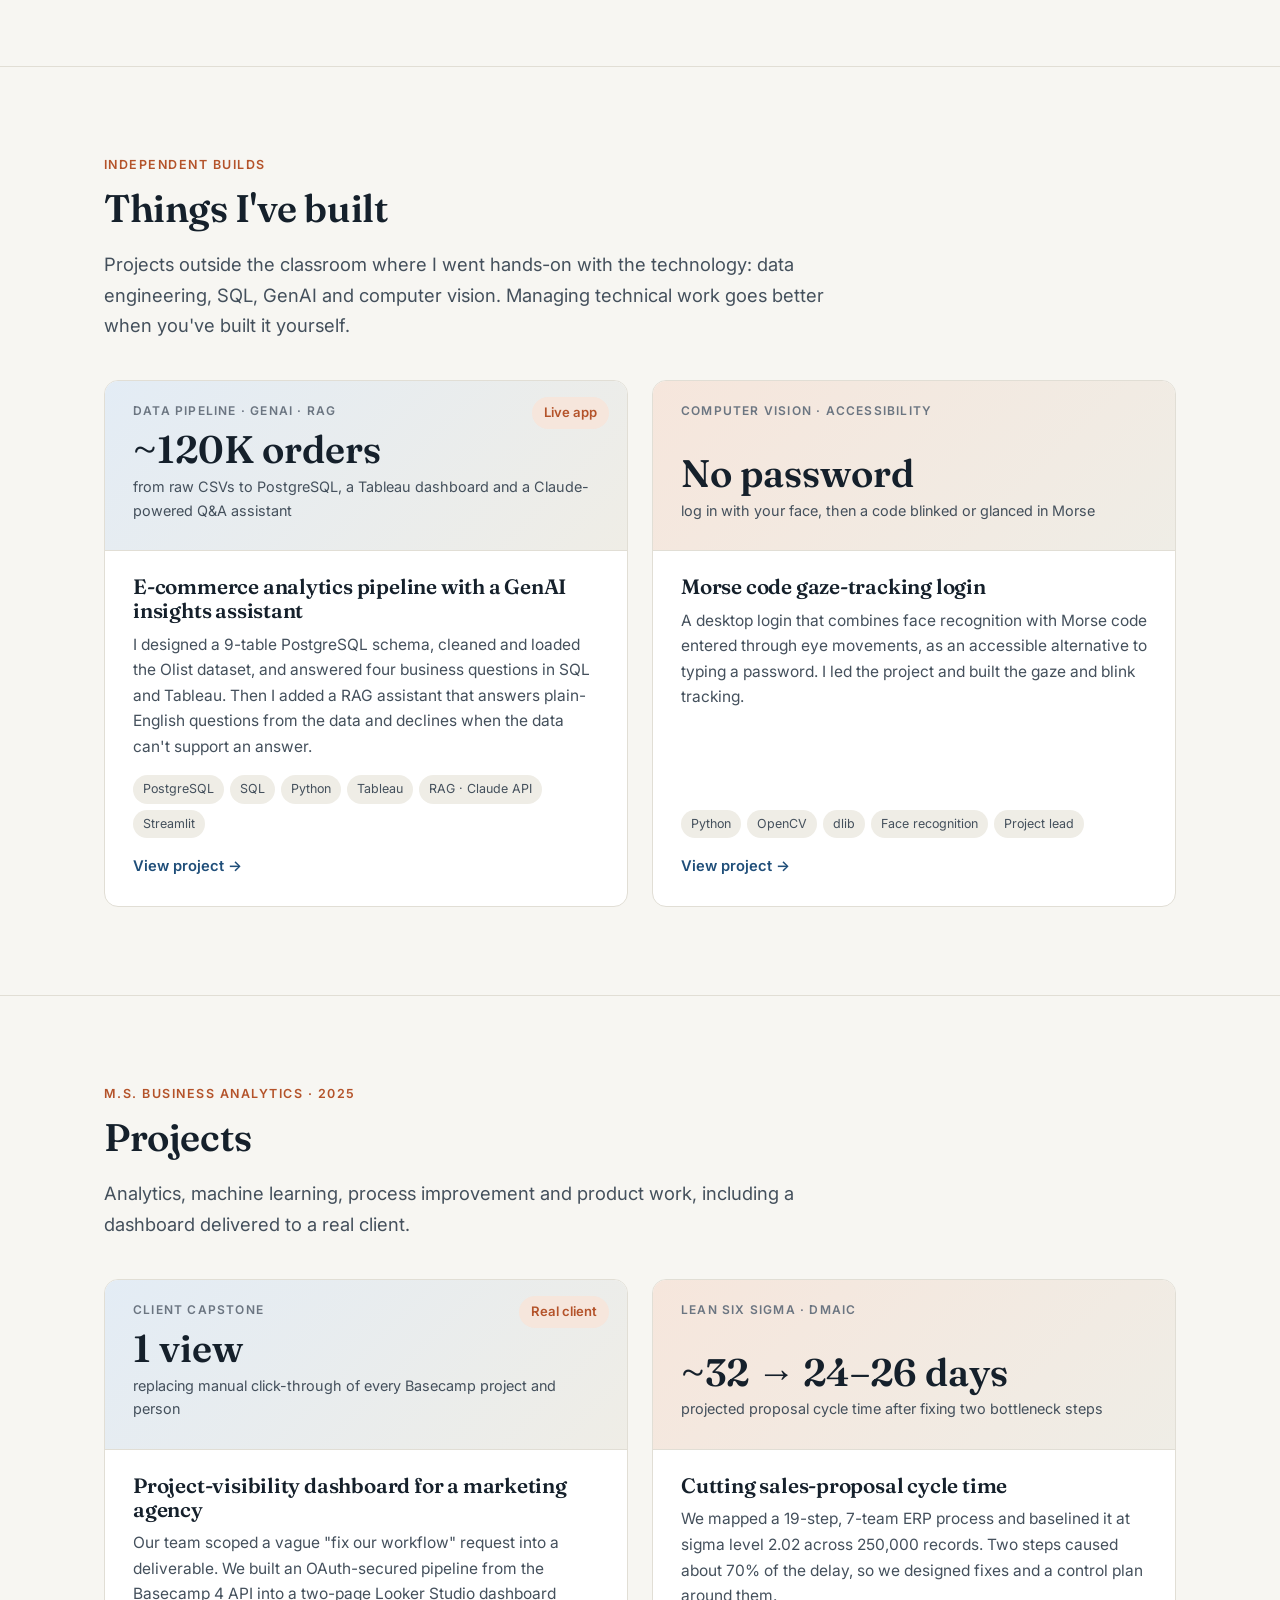
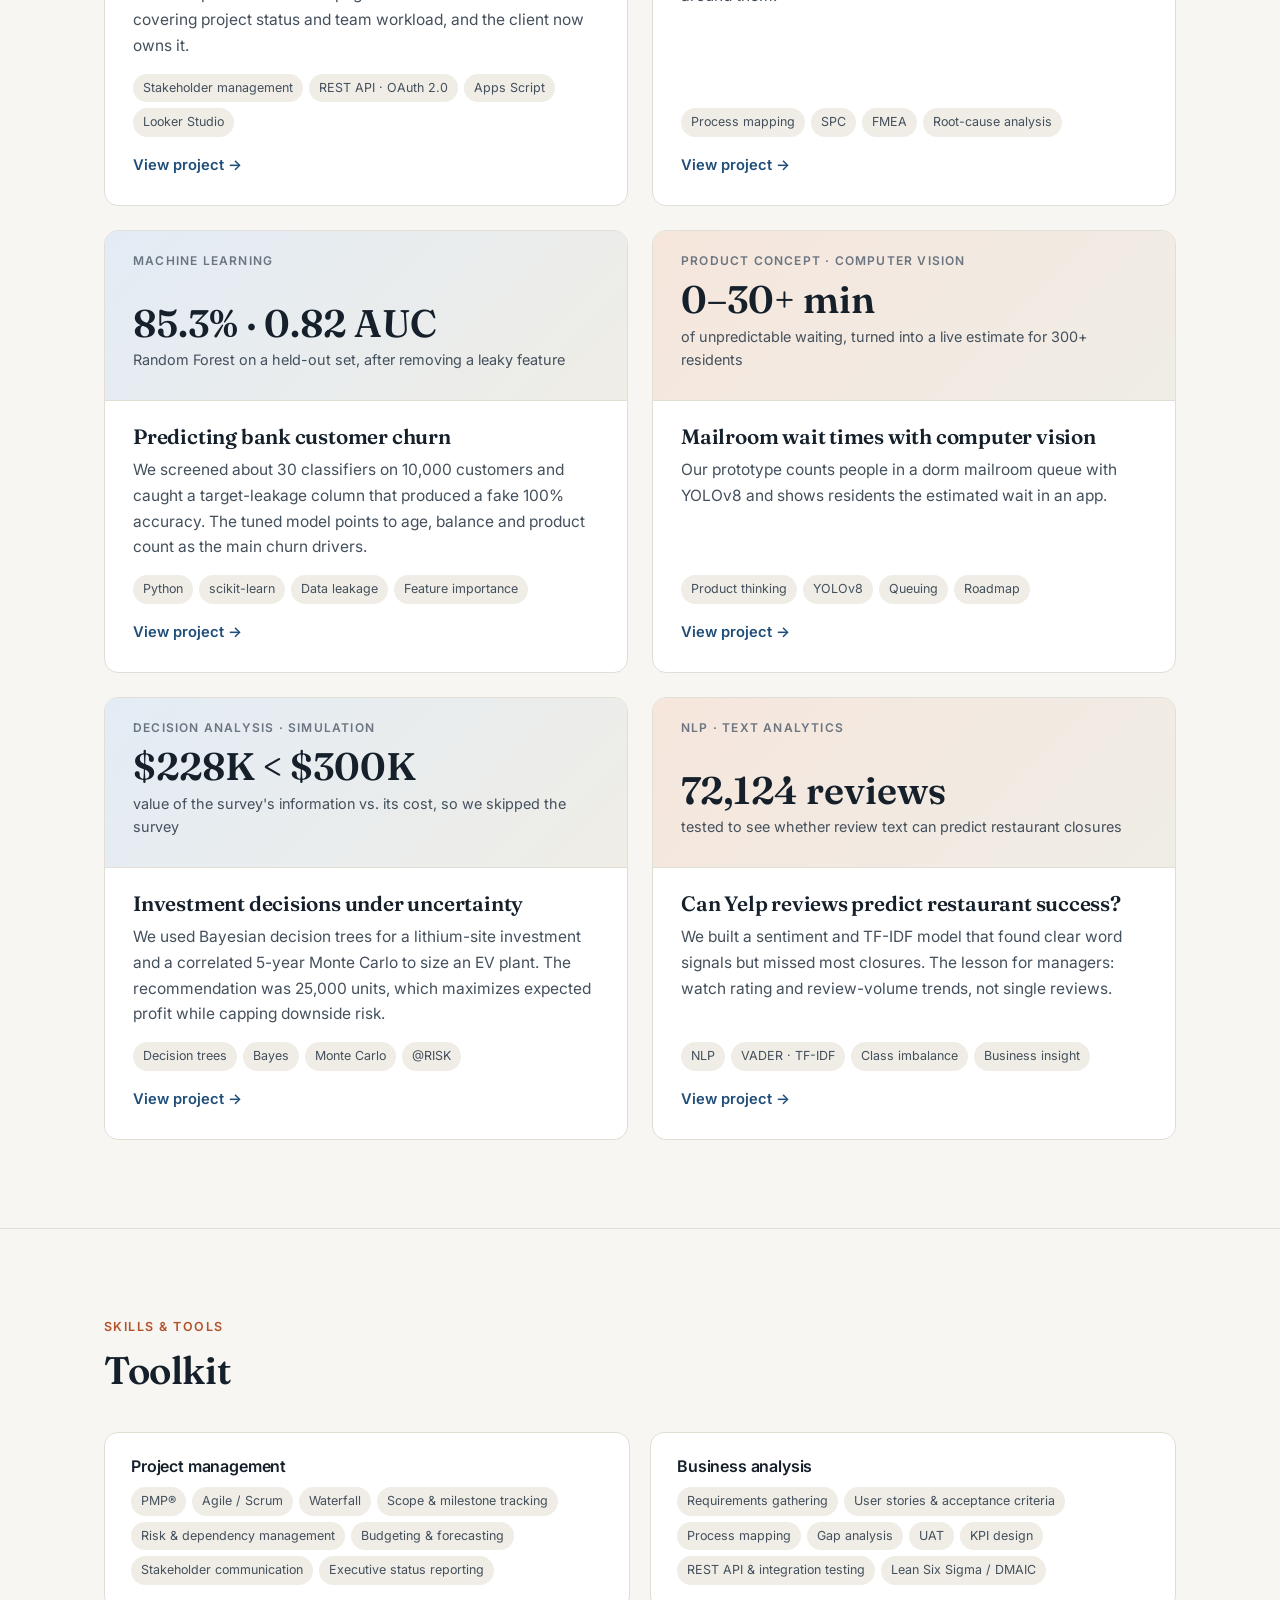
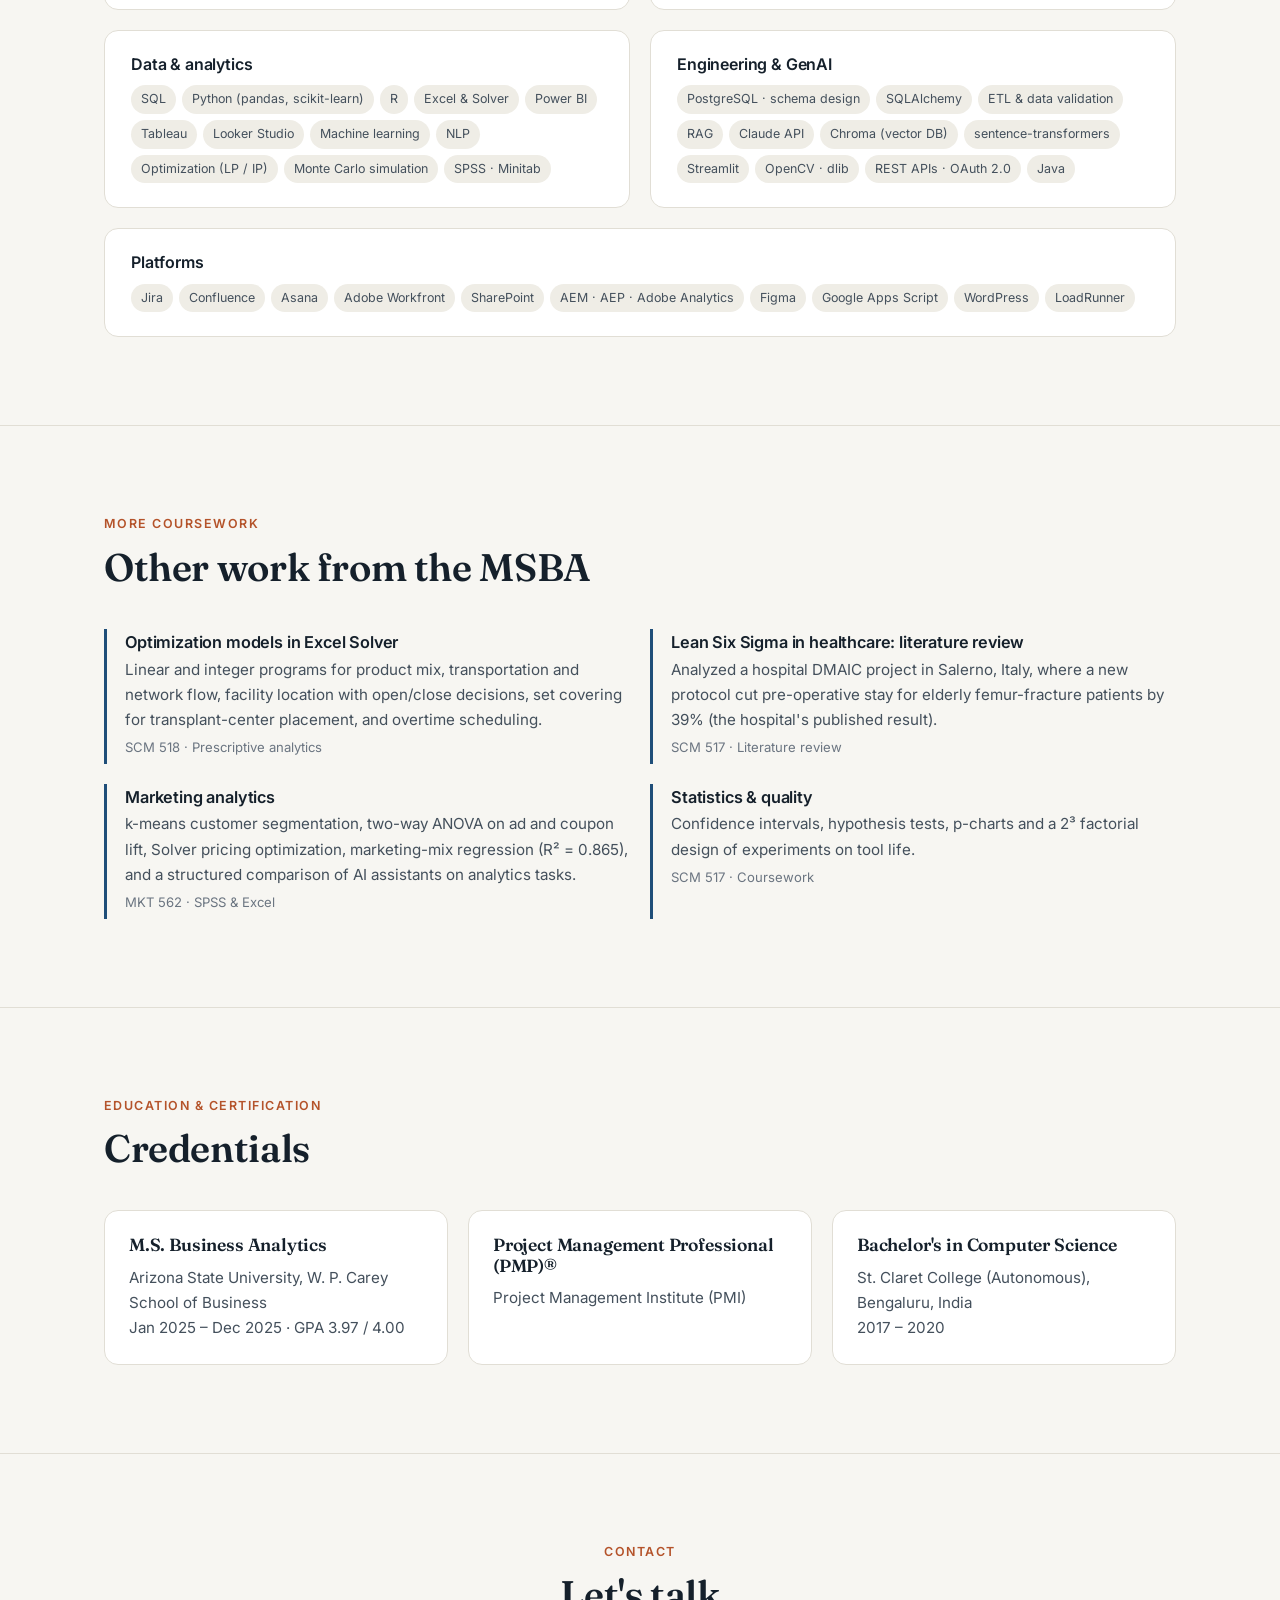
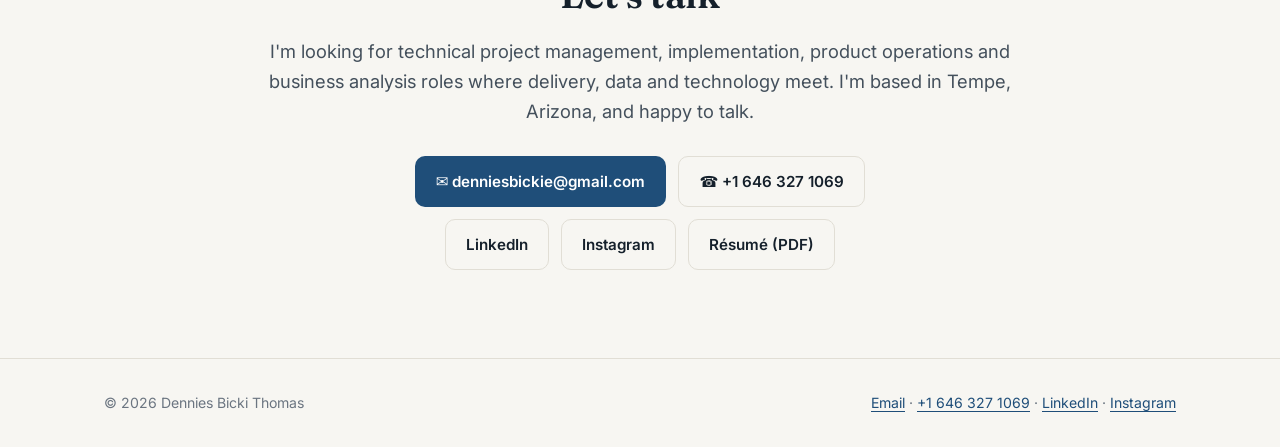
==== commit 9518b93e: "Rename case studies to Projects and tighten project wording - "MSBA case studies" -> "Projects"; "Re" ====
--- a/index.html
+++ b/index.html
@@ -26,7 +26,7 @@
       <li><a href="#story">Story</a></li>
       <li><a href="#experience">Experience</a></li>
       <li><a href="#builds">Builds</a></li>
-      <li><a href="#work">Case studies</a></li>
+      <li><a href="#work">Projects</a></li>
       <li><a href="#skills">Skills</a></li>
       <li><a href="#contact">Contact</a></li>
     </ul>
@@ -98,7 +98,7 @@
         <li class="chapter">
           <span class="when">2025 · Arizona State University</span>
           <h3>Learning to decide with data</h3>
-          <p>I finished an M.S. in Business Analytics at W.&nbsp;P.&nbsp;Carey with a 3.97 GPA. The program covered machine learning, NLP, computer vision, Lean Six Sigma, optimization and simulation, and ended with a dashboard my team delivered to a real marketing agency. During the same semester I supervised 200+ staff for Aramark.</p>
+          <p>I finished an M.S. in Business Analytics at W.&nbsp;P.&nbsp;Carey with a 3.97 GPA. The program covered machine learning, NLP, computer vision, Lean Six Sigma, optimization and simulation, and ended with a dashboard delivered to a real marketing agency. During the same semester I supervised 200+ staff for Aramark.</p>
         </li>
         <li class="chapter now">
           <span class="when">2026 – now</span>
@@ -230,7 +230,7 @@
             <h3>E-commerce analytics pipeline with a GenAI insights assistant</h3>
             <p>I designed a 9-table PostgreSQL schema, cleaned and loaded the Olist dataset, and answered four business questions in SQL and Tableau. Then I added a RAG assistant that answers plain-English questions from the data and declines when the data can't support an answer.</p>
             <ul class="tags"><li>PostgreSQL</li><li>SQL</li><li>Python</li><li>Tableau</li><li>RAG · Claude API</li><li>Streamlit</li></ul>
-            <span class="more">Read case study →</span>
+            <span class="more">View project →</span>
           </div>
         </a>
 
@@ -244,7 +244,7 @@
             <h3>Morse code gaze-tracking login</h3>
             <p>A desktop login that combines face recognition with Morse code entered through eye movements, as an accessible alternative to typing a password. I led the project and built the gaze and blink tracking.</p>
             <ul class="tags"><li>Python</li><li>OpenCV</li><li>dlib</li><li>Face recognition</li><li>Project lead</li></ul>
-            <span class="more">Read case study →</span>
+            <span class="more">View project →</span>
           </div>
         </a>
 
@@ -256,8 +256,8 @@
   <section class="section" id="work">
     <div class="container">
       <span class="eyebrow">M.S. Business Analytics · 2025</span>
-      <h2>MSBA case studies</h2>
-      <p class="lede">Six team projects from my MSBA at ASU, including a dashboard delivered to a real client. Each case study walks through the problem, the approach and the results.</p>
+      <h2>Projects</h2>
+      <p class="lede">Analytics, machine learning, process improvement and product work, including a dashboard delivered to a real client.</p>
 
       <div class="projects">
 
@@ -272,7 +272,7 @@
             <h3>Project-visibility dashboard for a marketing agency</h3>
             <p>Our team scoped a vague "fix our workflow" request into a deliverable. We built an OAuth-secured pipeline from the Basecamp 4 API into a two-page Looker Studio dashboard covering project status and team workload, and the client now owns it.</p>
             <ul class="tags"><li>Stakeholder management</li><li>REST API · OAuth 2.0</li><li>Apps Script</li><li>Looker Studio</li></ul>
-            <span class="more">Read case study →</span>
+            <span class="more">View project →</span>
           </div>
         </a>
 
@@ -286,7 +286,7 @@
             <h3>Cutting sales-proposal cycle time</h3>
             <p>We mapped a 19-step, 7-team ERP process and baselined it at sigma level 2.02 across 250,000 records. Two steps caused about 70% of the delay, so we designed fixes and a control plan around them.</p>
             <ul class="tags"><li>Process mapping</li><li>SPC</li><li>FMEA</li><li>Root-cause analysis</li></ul>
-            <span class="more">Read case study →</span>
+            <span class="more">View project →</span>
           </div>
         </a>
 
@@ -300,7 +300,7 @@
             <h3>Predicting bank customer churn</h3>
             <p>We screened about 30 classifiers on 10,000 customers and caught a target-leakage column that produced a fake 100% accuracy. The tuned model points to age, balance and product count as the main churn drivers.</p>
             <ul class="tags"><li>Python</li><li>scikit-learn</li><li>Data leakage</li><li>Feature importance</li></ul>
-            <span class="more">Read case study →</span>
+            <span class="more">View project →</span>
           </div>
         </a>
 
@@ -312,9 +312,9 @@
           </div>
           <div class="card-body">
             <h3>Mailroom wait times with computer vision</h3>
-            <p>Our prototype counts people in a dorm mailroom queue with YOLOv8 and shows residents the estimated wait in an app. I shaped and presented the product: features, use cases and the resident journey.</p>
+            <p>Our prototype counts people in a dorm mailroom queue with YOLOv8 and shows residents the estimated wait in an app.</p>
             <ul class="tags"><li>Product thinking</li><li>YOLOv8</li><li>Queuing</li><li>Roadmap</li></ul>
-            <span class="more">Read case study →</span>
+            <span class="more">View project →</span>
           </div>
         </a>
 
@@ -328,7 +328,7 @@
             <h3>Investment decisions under uncertainty</h3>
             <p>We used Bayesian decision trees for a lithium-site investment and a correlated 5-year Monte Carlo to size an EV plant. The recommendation was 25,000 units, which maximizes expected profit while capping downside risk.</p>
             <ul class="tags"><li>Decision trees</li><li>Bayes</li><li>Monte Carlo</li><li>@RISK</li></ul>
-            <span class="more">Read case study →</span>
+            <span class="more">View project →</span>
           </div>
         </a>
 
@@ -340,9 +340,9 @@
           </div>
           <div class="card-body">
             <h3>Can Yelp reviews predict restaurant success?</h3>
-            <p>We built a sentiment and TF-IDF model that found clear word signals but missed most closures. I turned that into the managers' lesson: watch rating and review-volume trends, not single reviews.</p>
+            <p>We built a sentiment and TF-IDF model that found clear word signals but missed most closures. The lesson for managers: watch rating and review-volume trends, not single reviews.</p>
             <ul class="tags"><li>NLP</li><li>VADER · TF-IDF</li><li>Class imbalance</li><li>Business insight</li></ul>
-            <span class="more">Read case study →</span>
+            <span class="more">View project →</span>
           </div>
         </a>
 
@@ -394,7 +394,7 @@
         <div class="mini">
           <h3>Lean Six Sigma in healthcare: literature review</h3>
           <p>Analyzed a hospital DMAIC project in Salerno, Italy, where a new protocol cut pre-operative stay for elderly femur-fracture patients by 39% (the hospital's published result).</p>
-          <span class="src">SCM 517 · Team review</span>
+          <span class="src">SCM 517 · Literature review</span>
         </div>
         <div class="mini">
           <h3>Marketing analytics</h3>
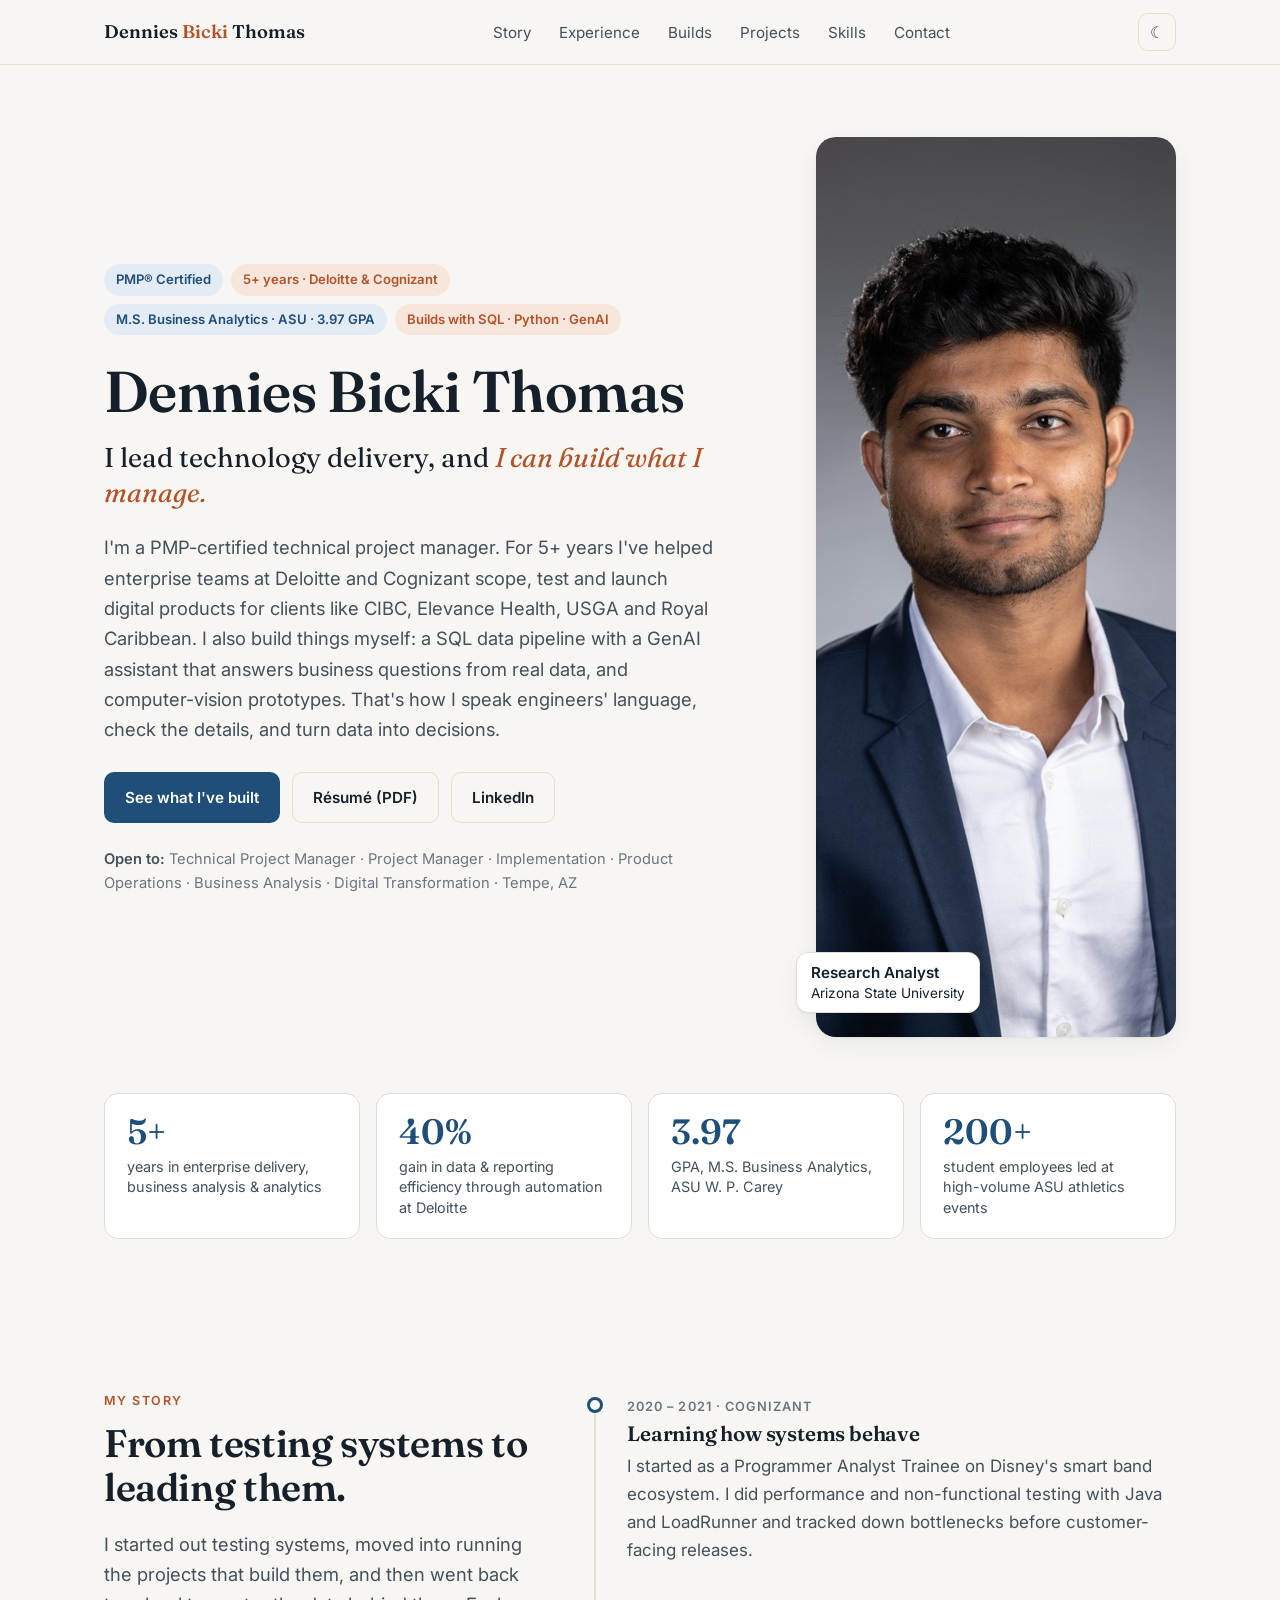
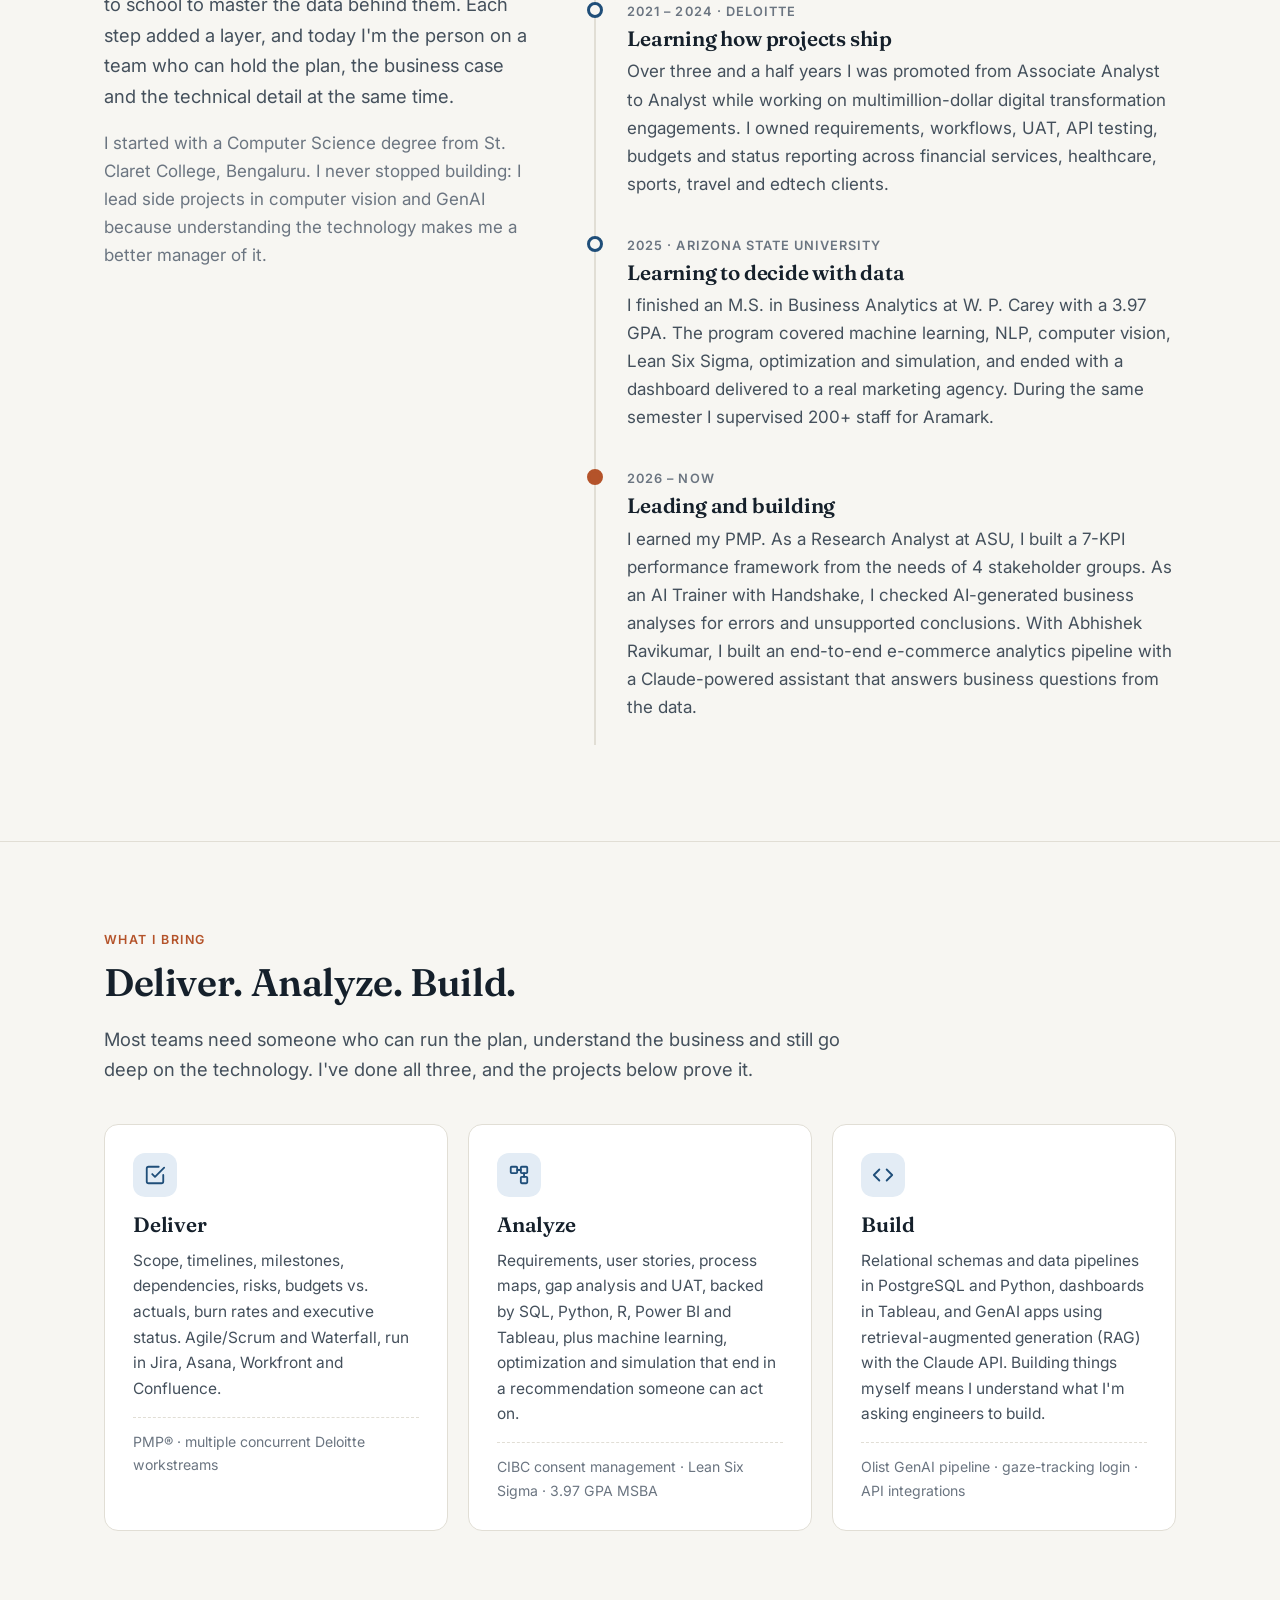
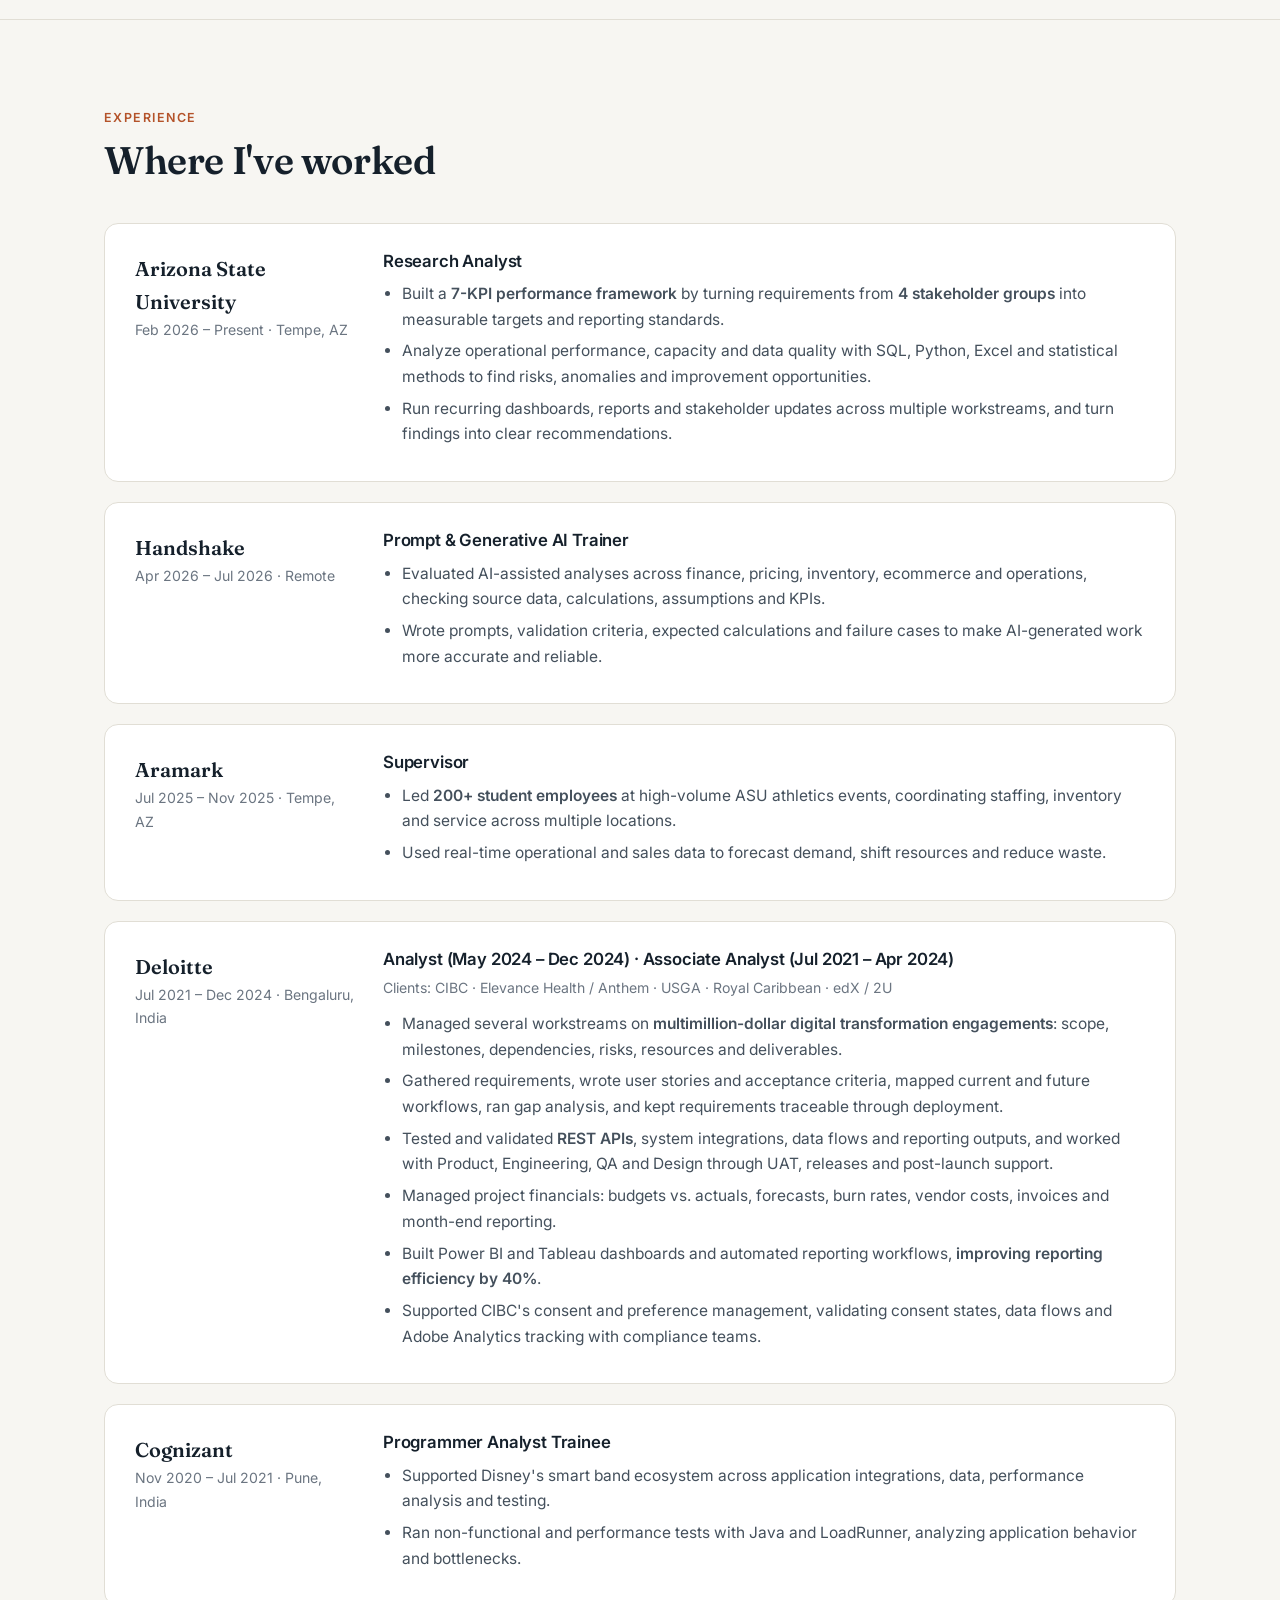
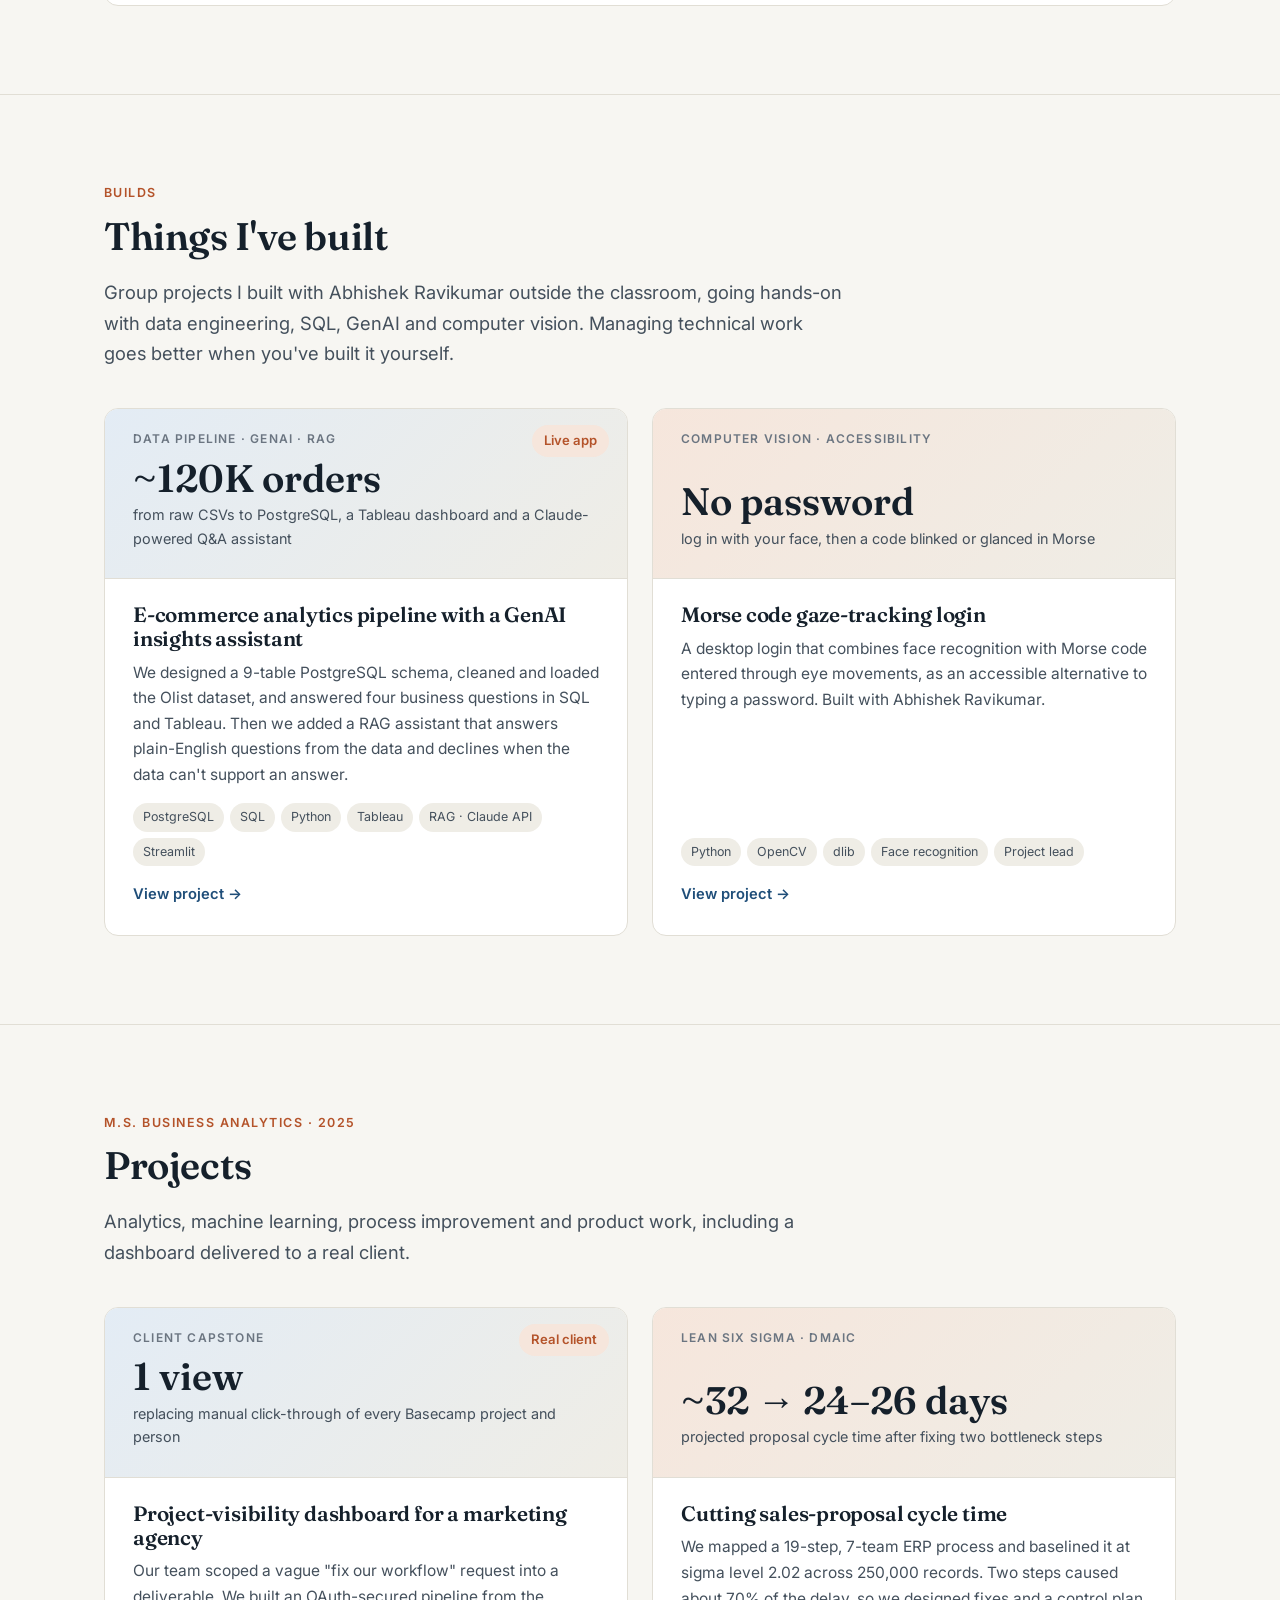
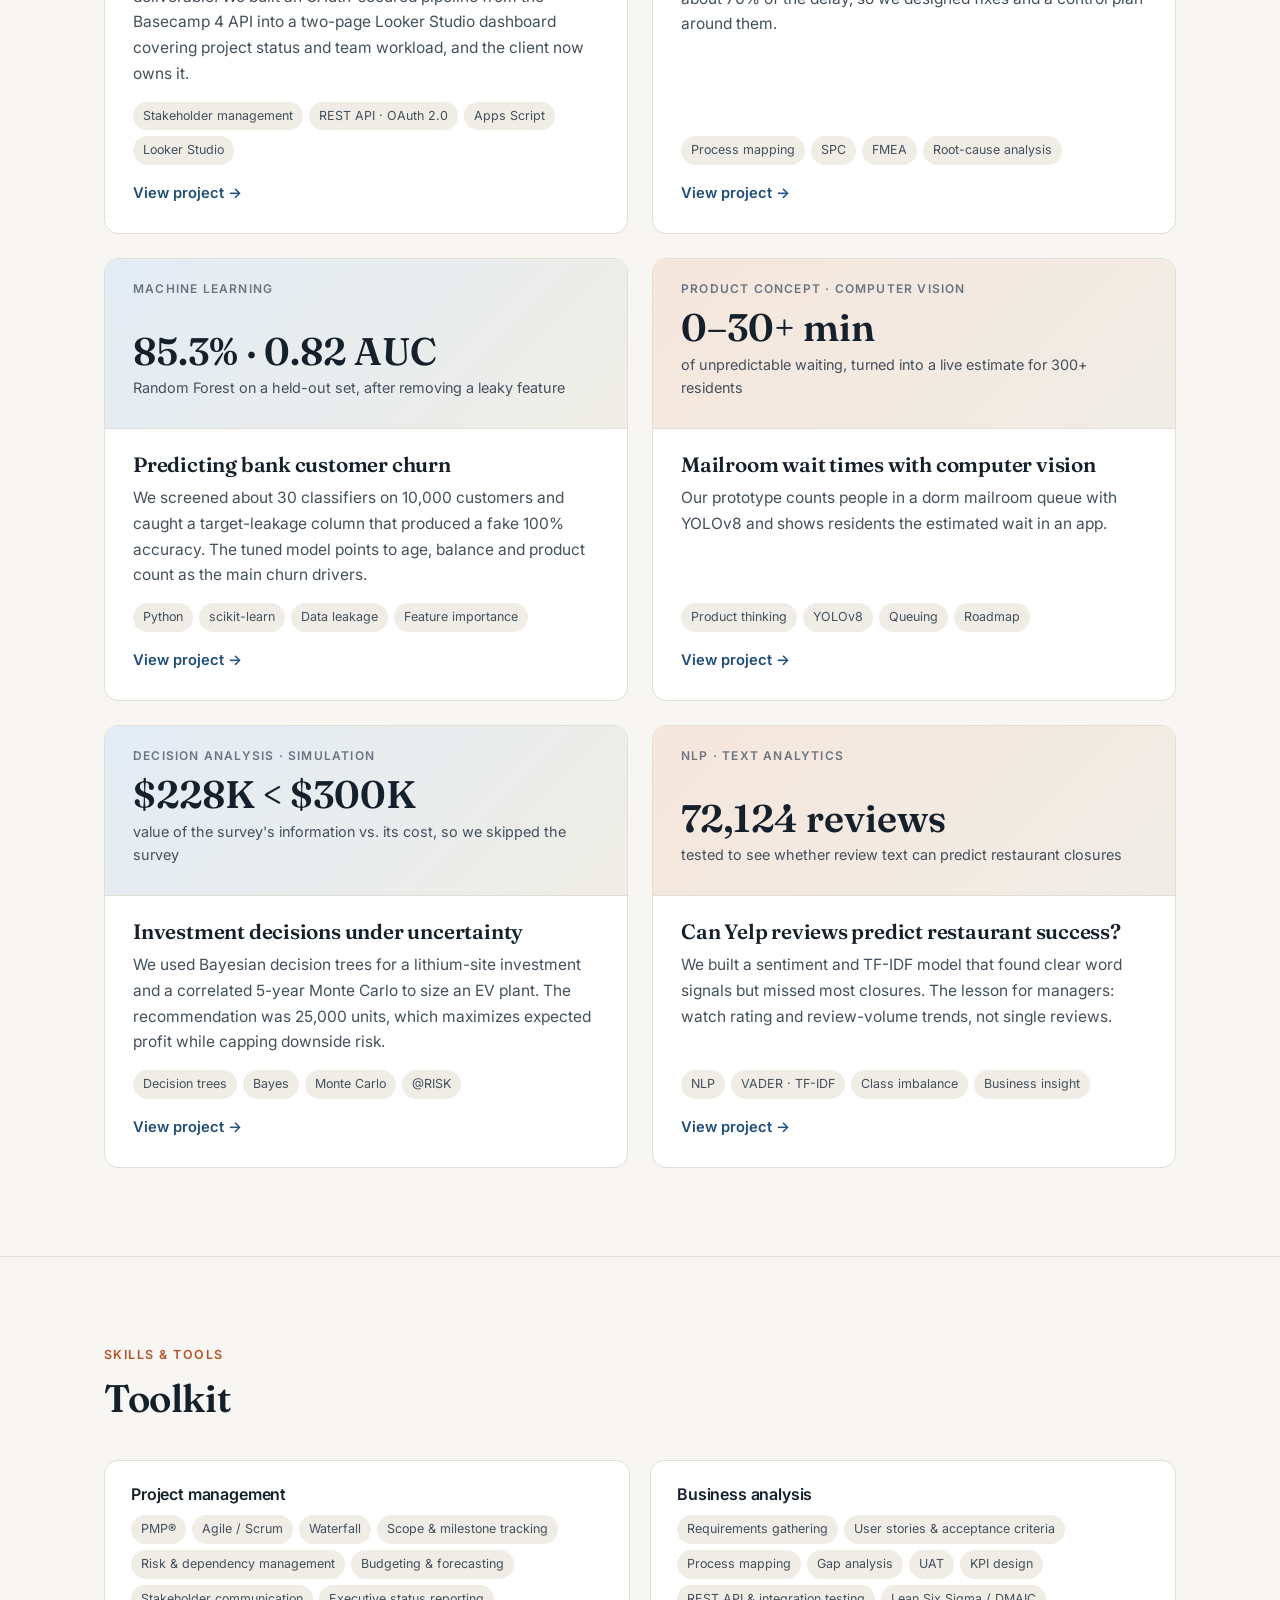
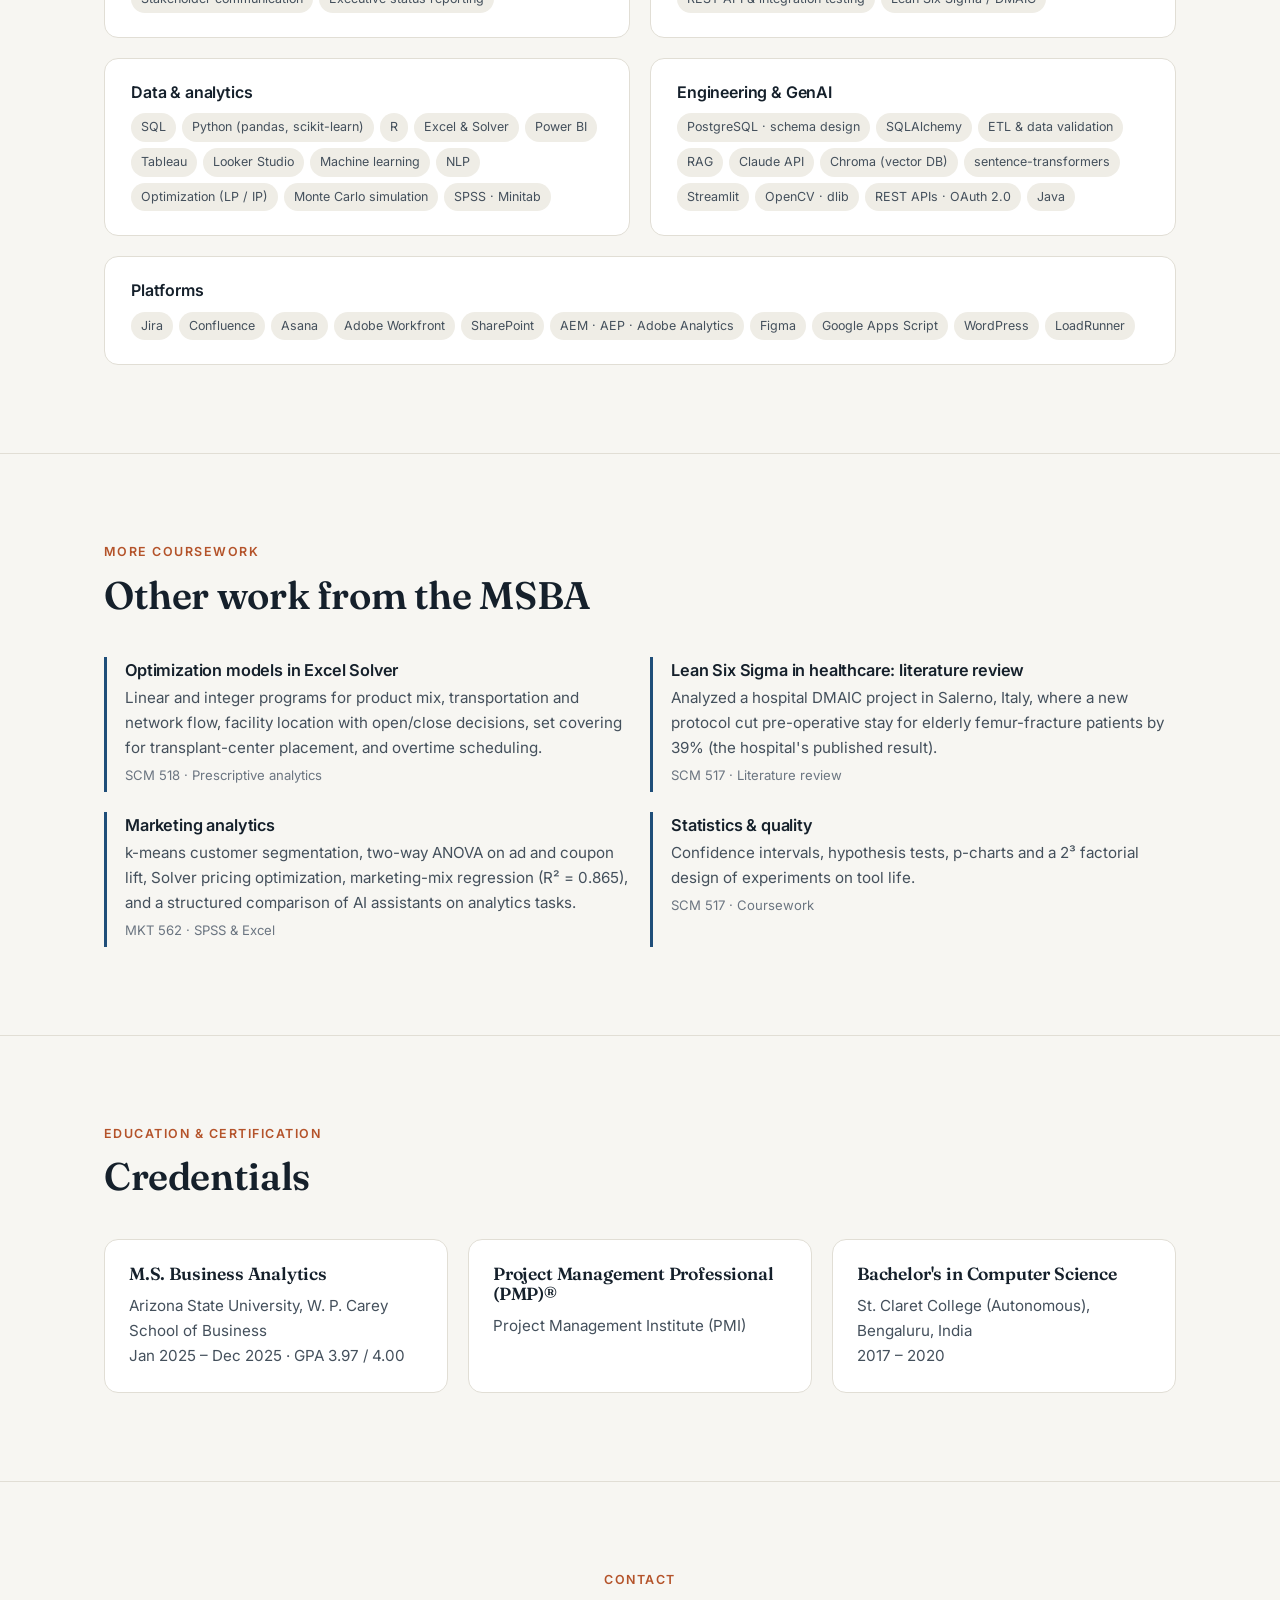
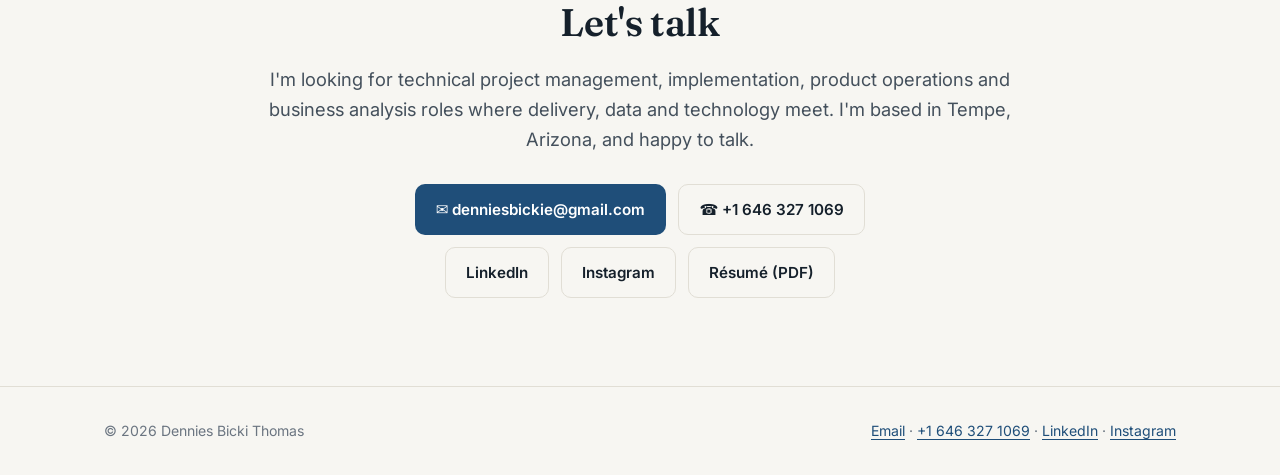
==== commit 36b3218b: "Credit Abhishek Ravikumar on builds; link Morse repo - Both builds are group projects with Abhishek " ====
--- a/index.html
+++ b/index.html
@@ -103,7 +103,7 @@
         <li class="chapter now">
           <span class="when">2026 – now</span>
           <h3>Leading and building</h3>
-          <p>I earned my PMP. As a Research Analyst at ASU, I built a 7-KPI performance framework from the needs of 4 stakeholder groups. As an AI Trainer with Handshake, I checked AI-generated business analyses for errors and unsupported conclusions. On my own, I built an end-to-end e-commerce analytics pipeline with a Claude-powered assistant that answers business questions from the data.</p>
+          <p>I earned my PMP. As a Research Analyst at ASU, I built a 7-KPI performance framework from the needs of 4 stakeholder groups. As an AI Trainer with Handshake, I checked AI-generated business analyses for errors and unsupported conclusions. With Abhishek Ravikumar, I built an end-to-end e-commerce analytics pipeline with a Claude-powered assistant that answers business questions from the data.</p>
         </li>
       </ol>
     </div>
@@ -213,9 +213,9 @@
   <!-- ================= BUILDS ================= -->
   <section class="section" id="builds">
     <div class="container">
-      <span class="eyebrow">Independent builds</span>
+      <span class="eyebrow">Builds</span>
       <h2>Things I've built</h2>
-      <p class="lede">Projects outside the classroom where I went hands-on with the technology: data engineering, SQL, GenAI and computer vision. Managing technical work goes better when you've built it yourself.</p>
+      <p class="lede">Group projects I built with Abhishek Ravikumar outside the classroom, going hands-on with data engineering, SQL, GenAI and computer vision. Managing technical work goes better when you've built it yourself.</p>
 
       <div class="projects">
 
@@ -228,7 +228,7 @@
           </div>
           <div class="card-body">
             <h3>E-commerce analytics pipeline with a GenAI insights assistant</h3>
-            <p>I designed a 9-table PostgreSQL schema, cleaned and loaded the Olist dataset, and answered four business questions in SQL and Tableau. Then I added a RAG assistant that answers plain-English questions from the data and declines when the data can't support an answer.</p>
+            <p>We designed a 9-table PostgreSQL schema, cleaned and loaded the Olist dataset, and answered four business questions in SQL and Tableau. Then we added a RAG assistant that answers plain-English questions from the data and declines when the data can't support an answer.</p>
             <ul class="tags"><li>PostgreSQL</li><li>SQL</li><li>Python</li><li>Tableau</li><li>RAG · Claude API</li><li>Streamlit</li></ul>
             <span class="more">View project →</span>
           </div>
@@ -242,7 +242,7 @@
           </div>
           <div class="card-body">
             <h3>Morse code gaze-tracking login</h3>
-            <p>A desktop login that combines face recognition with Morse code entered through eye movements, as an accessible alternative to typing a password. I led the project and built the gaze and blink tracking.</p>
+            <p>A desktop login that combines face recognition with Morse code entered through eye movements, as an accessible alternative to typing a password. Built with Abhishek Ravikumar.</p>
             <ul class="tags"><li>Python</li><li>OpenCV</li><li>dlib</li><li>Face recognition</li><li>Project lead</li></ul>
             <span class="more">View project →</span>
           </div>
